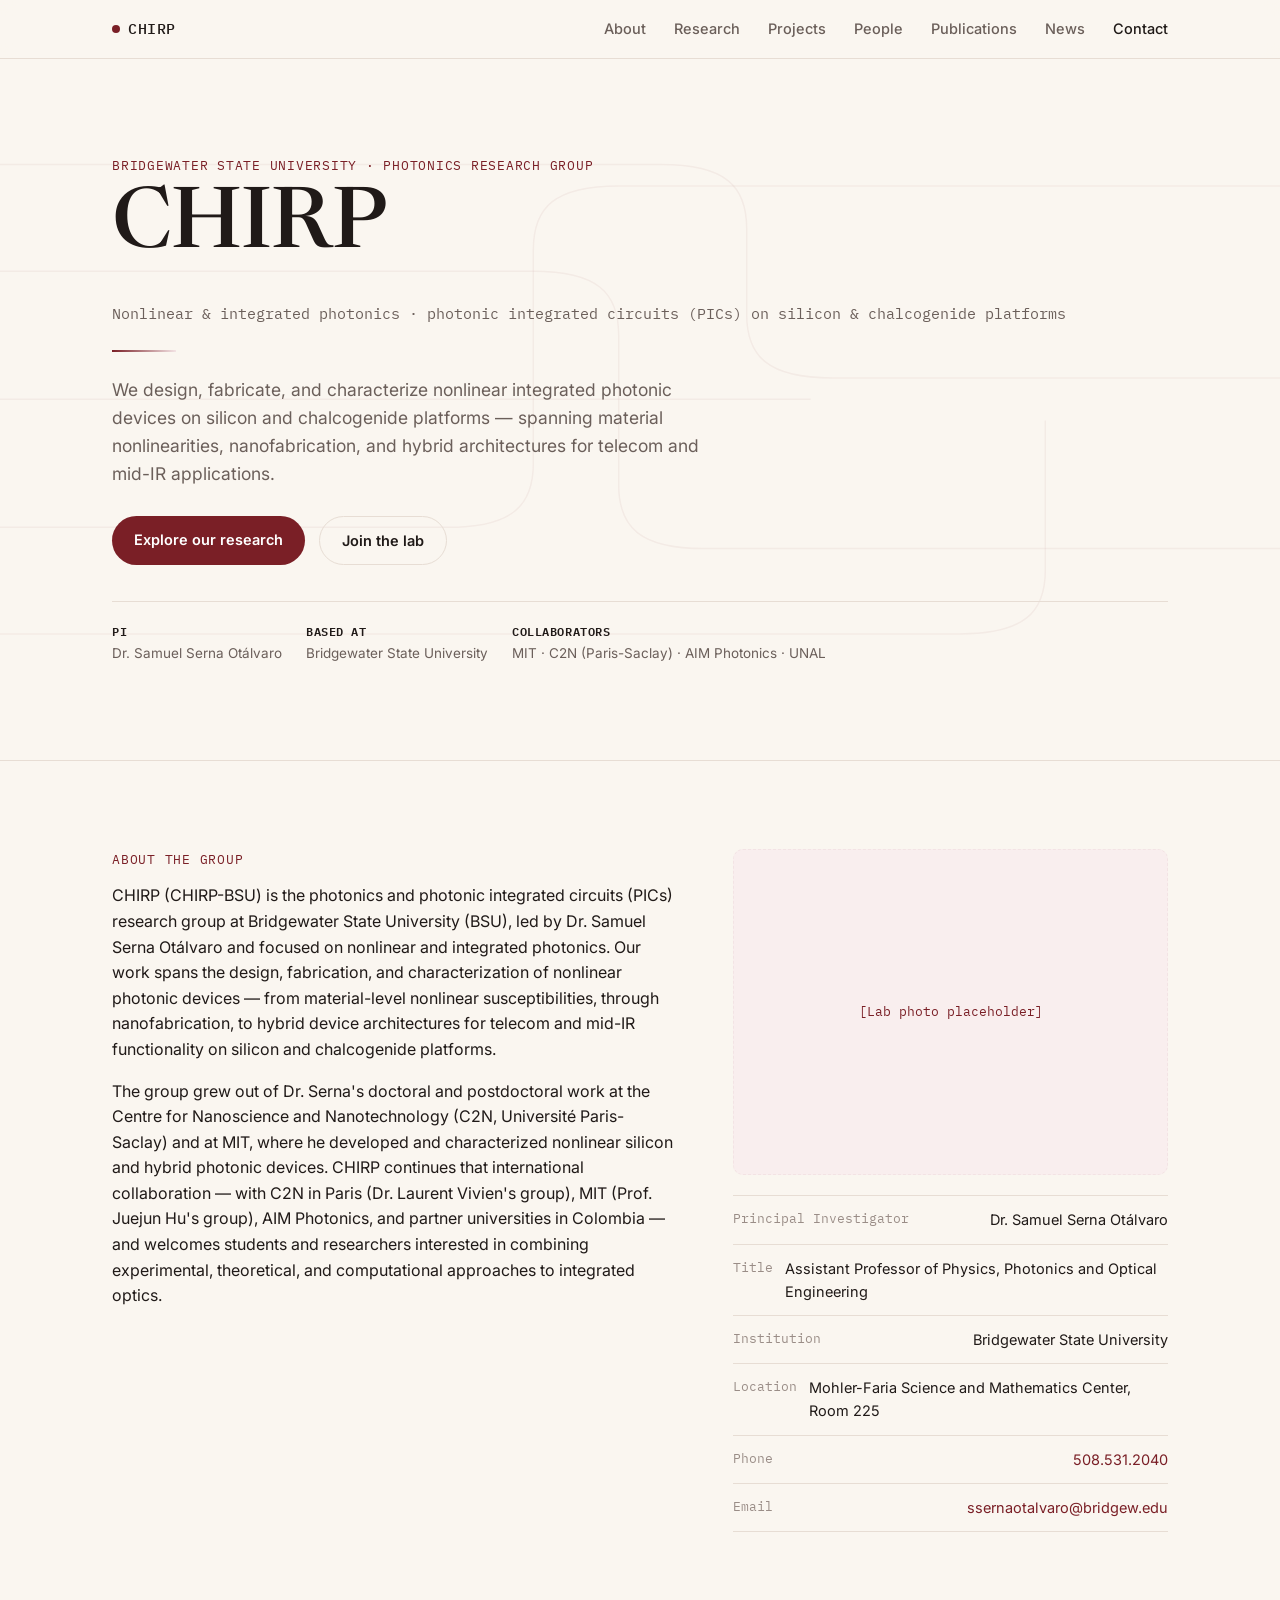
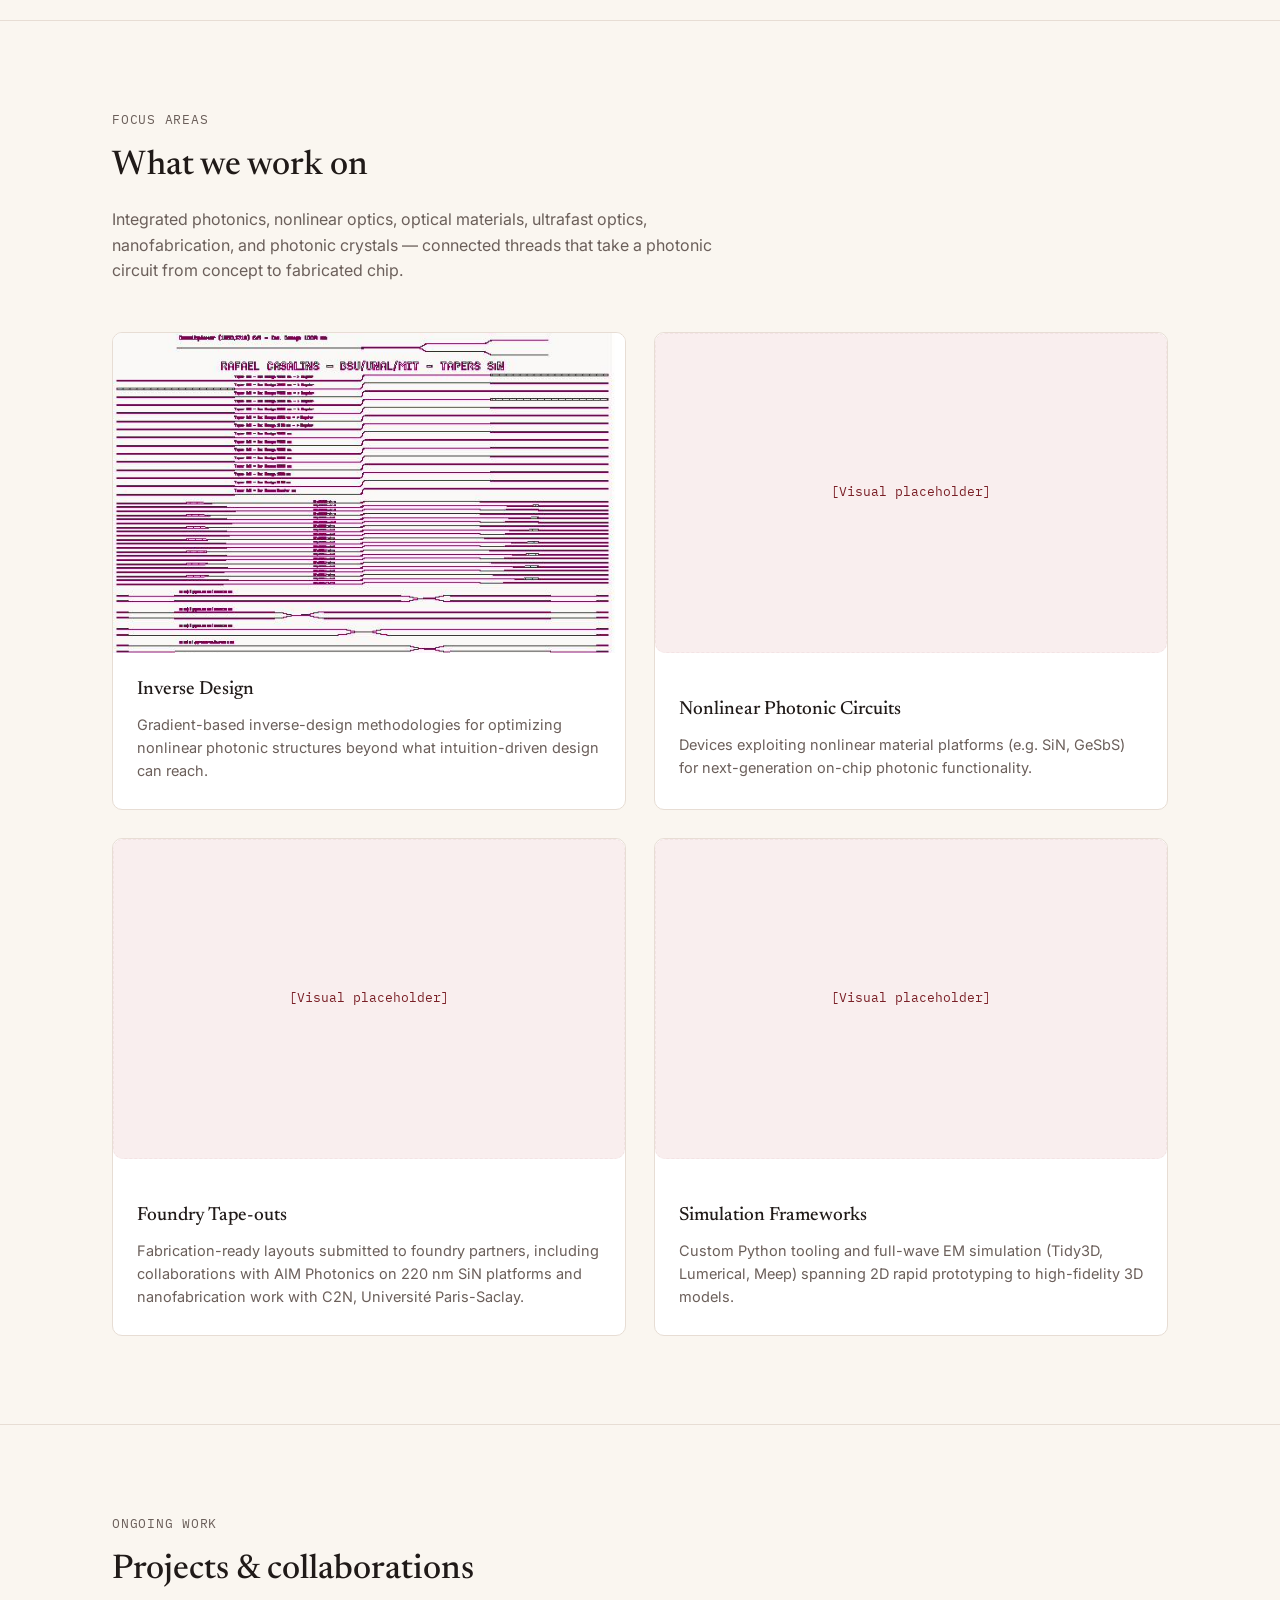
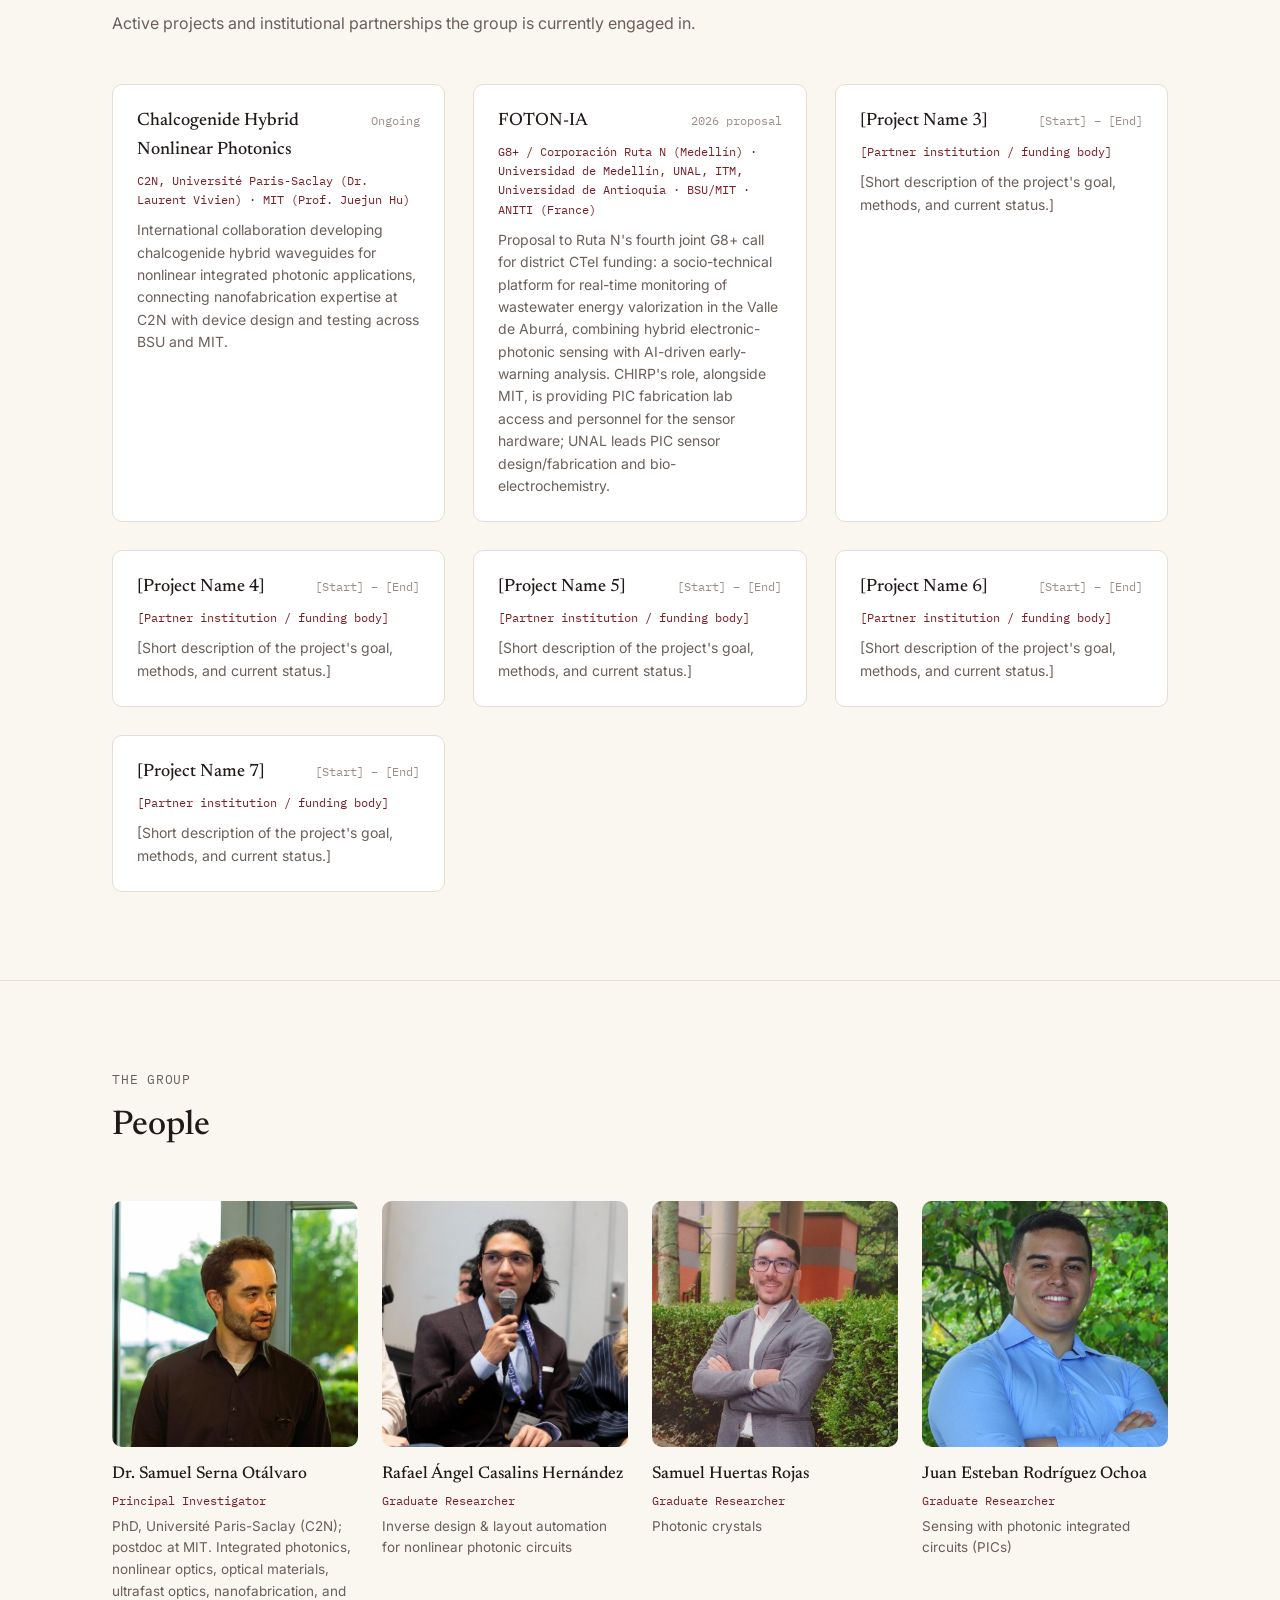
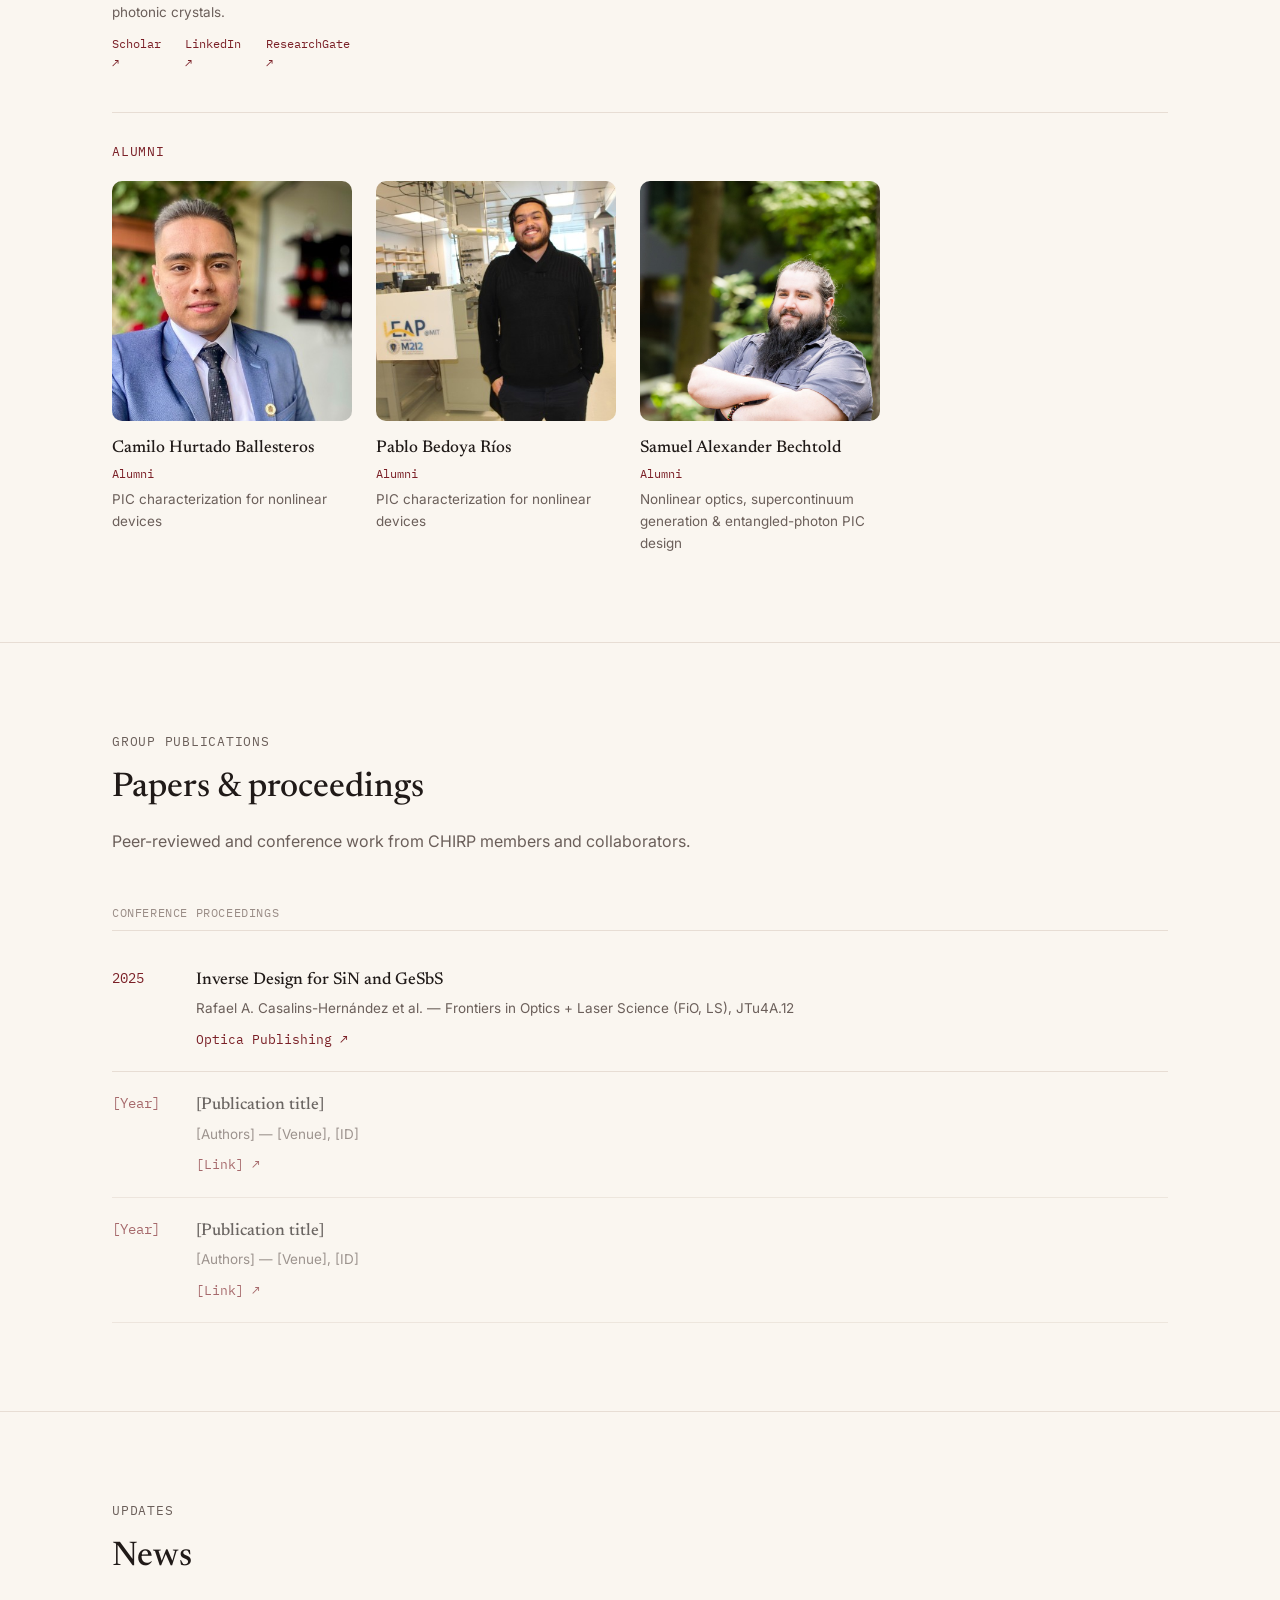
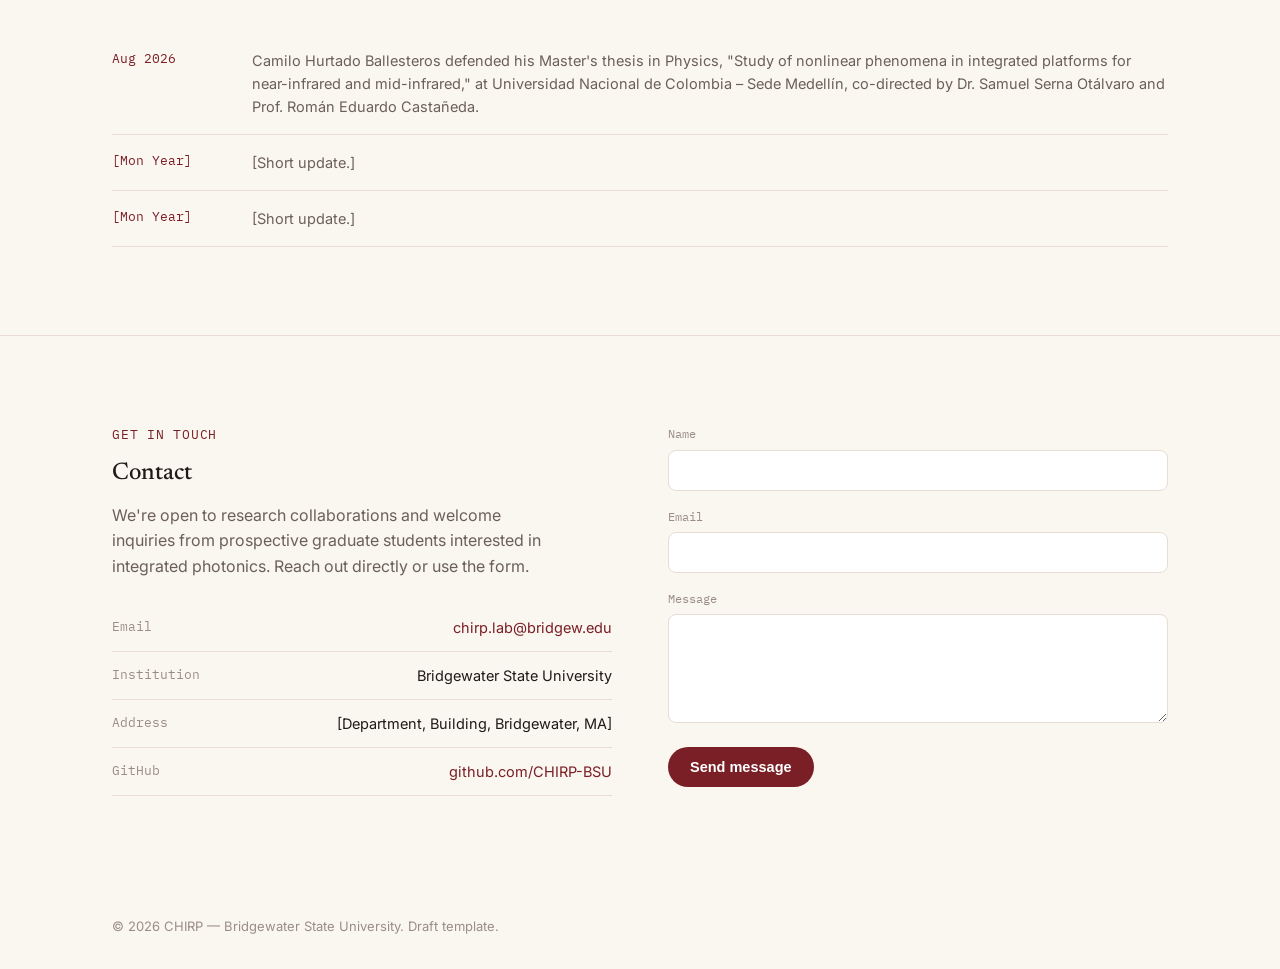
==== index.html @ 3a75d98c "Projects and news update" ====
<!DOCTYPE html>
<html lang="en">
<head>
<meta charset="UTF-8">
<meta name="viewport" content="width=device-width, initial-scale=1.0">
<title>CHIRP — Bridgewater State University Photonics &amp; Photonic Integrated Circuits (PICs) Research Group</title>
<meta name="description" content="CHIRP (CHIRP-BSU) is the Samuel Serna research group at Bridgewater State University, developing nonlinear and integrated photonics — inverse design and fabrication-ready photonic integrated circuits (PICs) on silicon and chalcogenide platforms.">
<link rel="canonical" href="https://chirp-bsu.github.io/">

<!-- Open Graph / social -->
<meta property="og:type" content="website">
<meta property="og:site_name" content="CHIRP — Bridgewater State University">
<meta property="og:title" content="CHIRP — Bridgewater State University Photonics & Photonic Integrated Circuits Research Group">
<meta property="og:description" content="The Samuel Serna research group at Bridgewater State University: nonlinear and integrated photonics, inverse design, and fabrication-ready photonic integrated circuits (PICs).">
<meta property="og:url" content="https://chirp-bsu.github.io/">
<meta property="og:image" content="https://chirp-bsu.github.io/assets/PICFabricationGDSSchematic_CHIRP.png">
<meta name="twitter:card" content="summary_large_image">
<meta name="twitter:title" content="CHIRP — Bridgewater State University Photonics & PICs Research Group">
<meta name="twitter:description" content="The Samuel Serna research group at Bridgewater State University: nonlinear and integrated photonics, inverse design, and photonic integrated circuits (PICs).">
<meta name="twitter:image" content="https://chirp-bsu.github.io/assets/PICFabricationGDSSchematic_CHIRP.png">

<link rel="preconnect" href="https://fonts.googleapis.com">
<link rel="preconnect" href="https://fonts.gstatic.com" crossorigin>
<link href="https://fonts.googleapis.com/css2?family=Newsreader:ital,wght@0,400;0,500;0,600;1,400;1,500&family=Inter:wght@400;500;600;700&family=IBM+Plex+Mono:wght@400;500&display=swap" rel="stylesheet">
<link rel="stylesheet" href="styles.css">

<script type="application/ld+json">
{
  "@context": "https://schema.org",
  "@type": "ResearchOrganization",
  "name": "CHIRP",
  "alternateName": ["CHIRP-BSU", "CHIRP Bridgewater State University", "Samuel Serna Research Group"],
  "url": "https://chirp-bsu.github.io/",
  "logo": "https://chirp-bsu.github.io/assets/PICFabricationGDSSchematic_CHIRP.png",
  "description": "CHIRP is a photonics and photonic integrated circuits (PICs) research group at Bridgewater State University, led by Dr. Samuel Serna Otálvaro, focused on nonlinear and integrated photonics.",
  "parentOrganization": {
    "@type": "CollegeOrUniversity",
    "name": "Bridgewater State University",
    "url": "https://www.bridgew.edu/"
  },
  "founder": {
    "@type": "Person",
    "name": "Samuel Serna Otálvaro",
    "alternateName": "Samuel Serna",
    "jobTitle": "Assistant Professor of Physics, Photonics and Optical Engineering",
    "affiliation": {
      "@type": "CollegeOrUniversity",
      "name": "Bridgewater State University"
    },
    "email": "mailto:ssernaotalvaro@bridgew.edu",
    "sameAs": [
      "https://scholar.google.com/citations?user=Fi1uhxkAAAAJ&hl=fr",
      "https://www.linkedin.com/in/samuel-felipe-serna-otalvaro-3a182439/",
      "https://www.researchgate.net/profile/Samuel_Serna"
    ]
  },
  "knowsAbout": [
    "Integrated photonics",
    "Photonic integrated circuits",
    "Nonlinear optics",
    "Optical materials",
    "Ultrafast optics",
    "Nanofabrication",
    "Photonic crystals"
  ]
}
</script>
</head>
<body>

<nav class="nav">
  <div class="nav-inner">
    <a href="#" class="nav-mark"><span class="dot"></span> CHIRP</a>
    <ul class="nav-links" id="navLinks">
      <li><a href="#about">About</a></li>
      <li><a href="#research">Research</a></li>
      <li><a href="#projects">Projects</a></li>
      <li><a href="#people">People</a></li>
      <li><a href="#publications">Publications</a></li>
      <li><a href="#news">News</a></li>
      <li><a href="#contact">Contact</a></li>
    </ul>
    <button class="nav-toggle" id="navToggle" aria-label="Toggle menu" aria-expanded="false">☰</button>
  </div>
</nav>

<header class="hero">
  <svg class="hero-trace" viewBox="0 0 1200 700" preserveAspectRatio="xMidYMid slice" aria-hidden="true">
    <g class="trace-group">
      <path class="trace" d="M -50 120 L 620 120 C 680 120 700 140 700 180 L 700 260 C 700 300 720 320 780 320 L 1250 320" />
      <path class="trace" d="M -50 220 L 500 220 C 560 220 580 240 580 280 L 580 420 C 580 460 600 480 660 480 L 1250 480" />
      <path class="trace" d="M -50 340 L 760 340" />
      <path class="trace" d="M -50 460 L 420 460 C 480 460 500 440 500 400 L 500 200 C 500 160 520 140 580 140 L 1250 140" />
      <path class="trace" d="M -50 560 L 900 560 C 960 560 980 540 980 500 L 980 360" />
      <circle class="pulse" r="4" />
      <circle class="pulse pulse-b" r="4" />
      <circle class="pulse pulse-c" r="3.5" />
    </g>
  </svg>
  <div class="wrap hero-inner">
    <p class="eyebrow">Bridgewater State University · Photonics Research Group</p>
    <h1>CHIRP</h1>
    <p class="role">Nonlinear &amp; integrated photonics · photonic integrated circuits (PICs) on silicon &amp; chalcogenide platforms</p>
    <hr class="spectrum-rule hero-rule">
    <p class="hero-lede">We design, fabricate, and characterize nonlinear integrated photonic
      devices on silicon and chalcogenide platforms — spanning material nonlinearities,
      nanofabrication, and hybrid architectures for telecom and mid-IR applications.</p>
    <div class="hero-actions">
      <a href="#research" class="btn btn-primary">Explore our research</a>
      <a href="#contact" class="btn btn-ghost">Join the lab</a>
    </div>
    <div class="hero-meta">
      <span><strong>PI</strong> Dr. Samuel Serna Otálvaro</span>
      <span><strong>Based at</strong> Bridgewater State University</span>
      <span><strong>Collaborators</strong> MIT · C2N (Paris-Saclay) · AIM Photonics · UNAL</span>
    </div>
  </div>
</header>

<main>

  <section id="about">
    <div class="wrap about-grid">
      <div class="about-body">
        <p class="eyebrow" style="margin-bottom:14px;">About the group</p>
        <p>CHIRP (CHIRP-BSU) is the photonics and photonic integrated circuits (PICs) research
          group at Bridgewater State University (BSU), led by Dr. Samuel Serna Otálvaro and
          focused on nonlinear and integrated photonics. Our work spans the design, fabrication,
          and characterization of nonlinear photonic devices — from material-level nonlinear
          susceptibilities, through nanofabrication, to hybrid device architectures for telecom
          and mid-IR functionality on silicon and chalcogenide platforms.</p>
        <p>The group grew out of Dr. Serna's doctoral and postdoctoral work at the Centre for
          Nanoscience and Nanotechnology (C2N, Université Paris-Saclay) and at MIT, where he
          developed and characterized nonlinear silicon and hybrid photonic devices. CHIRP
          continues that international collaboration — with C2N in Paris (Dr. Laurent Vivien's
          group), MIT (Prof. Juejun Hu's group), AIM Photonics, and partner universities in
          Colombia — and welcomes students and researchers interested in combining experimental,
          theoretical, and computational approaches to integrated optics.</p>
      </div>
      <div>
        <div class="monogram placeholder-box">
          <span>[Lab photo placeholder]</span>
        </div>
        <ul class="fact-list">
          <li><span>Principal Investigator</span> <span>Dr. Samuel Serna Otálvaro</span></li>
          <li><span>Title</span> <span>Assistant Professor of Physics, Photonics and Optical Engineering</span></li>
          <li><span>Institution</span> <span>Bridgewater State University</span></li>
          <li><span>Location</span> <span>Mohler-Faria Science and Mathematics Center, Room 225</span></li>
          <li><span>Phone</span> <a href="tel:5085312040">508.531.2040</a></li>
          <li><span>Email</span> <a href="mailto:ssernaotalvaro@bridgew.edu">ssernaotalvaro@bridgew.edu</a></li>
        </ul>
      </div>
    </div>
  </section>

  <section id="research">
    <div class="wrap">
      <div class="section-head">
        <p class="eyebrow">Focus areas</p>
        <h2>What we work on</h2>
        <p>Integrated photonics, nonlinear optics, optical materials, ultrafast optics,
          nanofabrication, and photonic crystals — connected threads that take a photonic
          circuit from concept to fabricated chip.</p>
      </div>

      <div class="card-grid">
        <div class="card">
          <div class="card-image">
            <img src="assets/PICFabricationGDSSchematic_CHIRP.png" alt="Fabrication-ready GDS schematic for a CHIRP nonlinear photonic circuit" loading="lazy">
          </div>
          <div class="card-body">
            <h3>Inverse Design</h3>
            <p>Gradient-based inverse-design methodologies for optimizing nonlinear photonic
              structures beyond what intuition-driven design can reach.</p>
          </div>
        </div>

        <div class="card">
          <div class="card-image placeholder-box"><span>[Visual placeholder]</span></div>
          <div class="card-body">
            <h3>Nonlinear Photonic Circuits</h3>
            <p>Devices exploiting nonlinear material platforms (e.g. SiN, GeSbS) for next-generation
              on-chip photonic functionality.</p>
          </div>
        </div>

        <div class="card">
          <div class="card-image placeholder-box"><span>[Visual placeholder]</span></div>
          <div class="card-body">
            <h3>Foundry Tape-outs</h3>
            <p>Fabrication-ready layouts submitted to foundry partners, including collaborations
              with AIM Photonics on 220&nbsp;nm SiN platforms and nanofabrication work with C2N,
              Université Paris-Saclay.</p>
          </div>
        </div>

        <div class="card">
          <div class="card-image placeholder-box"><span>[Visual placeholder]</span></div>
          <div class="card-body">
            <h3>Simulation Frameworks</h3>
            <p>Custom Python tooling and full-wave EM simulation (Tidy3D, Lumerical, Meep) spanning
              2D rapid prototyping to high-fidelity 3D models.</p>
          </div>
        </div>
      </div>
    </div>
  </section>

  <section id="projects">
    <div class="wrap">
      <div class="section-head">
        <p class="eyebrow">Ongoing work</p>
        <h2>Projects &amp; collaborations</h2>
        <p>Active projects and institutional partnerships the group is currently engaged in.</p>
      </div>

      <div class="card-grid projects-grid">
        <div class="card project-card">
          <div class="card-top">
            <h3>Chalcogenide Hybrid Nonlinear Photonics</h3>
            <span class="card-period">Ongoing</span>
          </div>
          <p class="card-tag">C2N, Université Paris-Saclay (Dr. Laurent Vivien) · MIT (Prof. Juejun Hu)</p>
          <p>International collaboration developing chalcogenide hybrid waveguides for nonlinear
            integrated photonic applications, connecting nanofabrication expertise at C2N with
            device design and testing across BSU and MIT.</p>
        </div>

        <div class="card project-card">
          <div class="card-top">
            <h3>FOTON-IA</h3>
            <span class="card-period">2026 proposal</span>
          </div>
          <p class="card-tag">G8+ / Corporación Ruta N (Medellín) · Universidad de Medellín, UNAL, ITM, Universidad de Antioquia · BSU/MIT · ANITI (France)</p>
          <p>Proposal to Ruta N's fourth joint G8+ call for district CTeI funding: a socio-technical
            platform for real-time monitoring of wastewater energy valorization in the Valle de
            Aburrá, combining hybrid electronic-photonic sensing with AI-driven early-warning
            analysis. CHIRP's role, alongside MIT, is providing PIC fabrication lab access and
            personnel for the sensor hardware; UNAL leads PIC sensor design/fabrication and
            bio-electrochemistry.</p>
        </div>

        <div class="card project-card">
          <div class="card-top">
            <h3>[Project Name 3]</h3>
            <span class="card-period">[Start] – [End]</span>
          </div>
          <p class="card-tag">[Partner institution / funding body]</p>
          <p>[Short description of the project's goal, methods, and current status.]</p>
        </div>

        <div class="card project-card">
          <div class="card-top">
            <h3>[Project Name 4]</h3>
            <span class="card-period">[Start] – [End]</span>
          </div>
          <p class="card-tag">[Partner institution / funding body]</p>
          <p>[Short description of the project's goal, methods, and current status.]</p>
        </div>

        <div class="card project-card">
          <div class="card-top">
            <h3>[Project Name 5]</h3>
            <span class="card-period">[Start] – [End]</span>
          </div>
          <p class="card-tag">[Partner institution / funding body]</p>
          <p>[Short description of the project's goal, methods, and current status.]</p>
        </div>

        <div class="card project-card">
          <div class="card-top">
            <h3>[Project Name 6]</h3>
            <span class="card-period">[Start] – [End]</span>
          </div>
          <p class="card-tag">[Partner institution / funding body]</p>
          <p>[Short description of the project's goal, methods, and current status.]</p>
        </div>

        <div class="card project-card">
          <div class="card-top">
            <h3>[Project Name 7]</h3>
            <span class="card-period">[Start] – [End]</span>
          </div>
          <p class="card-tag">[Partner institution / funding body]</p>
          <p>[Short description of the project's goal, methods, and current status.]</p>
        </div>
      </div>
    </div>
  </section>

  <section id="people">
    <div class="wrap">
      <div class="section-head">
        <p class="eyebrow">The group</p>
        <h2>People</h2>
      </div>

      <div class="people-grid">
        <div class="person-card pi-card">
          <div class="person-photo"><img src="assets/SamuelSerna.jpeg" alt="Dr. Samuel Serna Otálvaro" loading="lazy"></div>
          <h3>Dr. Samuel Serna Otálvaro</h3>
          <p class="person-role">Principal Investigator</p>
          <p class="person-focus">PhD, Université Paris-Saclay (C2N); postdoc at MIT. Integrated
            photonics, nonlinear optics, optical materials, ultrafast optics, nanofabrication,
            and photonic crystals.</p>
          <div class="person-links">
            <a href="https://scholar.google.com/citations?user=Fi1uhxkAAAAJ&hl=fr" target="_blank" rel="noopener">Scholar ↗</a>
            <a href="https://www.linkedin.com/in/samuel-felipe-serna-otalvaro-3a182439/" target="_blank" rel="noopener">LinkedIn ↗</a>
            <a href="https://www.researchgate.net/profile/Samuel_Serna" target="_blank" rel="noopener">ResearchGate ↗</a>
          </div>
        </div>

        <div class="person-card">
          <div class="person-photo"><img src="assets/RafaelAngelCasalinsHernandez.jpg" alt="Rafael Ángel Casalins Hernández" loading="lazy"></div>
          <h3>Rafael Ángel Casalins Hernández</h3>
          <p class="person-role">Graduate Researcher</p>
          <p class="person-focus">Inverse design &amp; layout automation for nonlinear photonic circuits</p>
        </div>

        <div class="person-card">
          <div class="person-photo"><img src="assets/SamuelHuertasRojas.jpeg" alt="Samuel Huertas Rojas" loading="lazy"></div>
          <h3>Samuel Huertas Rojas</h3>
          <p class="person-role">Graduate Researcher</p>
          <p class="person-focus">Photonic crystals</p>
        </div>

        <div class="person-card">
          <div class="person-photo"><img src="assets/JuanEstebanRodriguezOchoa.jpeg" alt="Juan Esteban Rodríguez Ochoa" loading="lazy"></div>
          <h3>Juan Esteban Rodríguez Ochoa</h3>
          <p class="person-role">Graduate Researcher</p>
          <p class="person-focus">Sensing with photonic integrated circuits (PICs)</p>
        </div>
      </div>

      <div class="alumni-note">
        <p class="eyebrow" style="margin-bottom:20px;">Alumni</p>
        <div class="people-grid alumni-grid">
          <div class="person-card">
            <div class="person-photo"><img src="assets/CamiloHurtadoBallesteros.jpeg" alt="Camilo Hurtado Ballesteros" loading="lazy"></div>
            <h3>Camilo Hurtado Ballesteros</h3>
            <p class="person-role">Alumni</p>
            <p class="person-focus">PIC characterization for nonlinear devices</p>
          </div>

          <div class="person-card">
            <div class="person-photo"><img src="assets/PabloBedoyaRios.jpeg" alt="Pablo Bedoya Ríos" loading="lazy"></div>
            <h3>Pablo Bedoya Ríos</h3>
            <p class="person-role">Alumni</p>
            <p class="person-focus">PIC characterization for nonlinear devices</p>
          </div>

          <div class="person-card">
            <div class="person-photo"><img src="assets/SamuelAlexanderBechtold.jpg" alt="Samuel Alexander Bechtold" loading="lazy"></div>
            <h3>Samuel Alexander Bechtold</h3>
            <p class="person-role">Alumni</p>
            <p class="person-focus">Nonlinear optics, supercontinuum generation &amp; entangled-photon PIC design</p>
          </div>
        </div>
      </div>
    </div>
  </section>

  <section id="publications">
    <div class="wrap">
      <div class="section-head">
        <p class="eyebrow">Group publications</p>
        <h2>Papers &amp; proceedings</h2>
        <p>Peer-reviewed and conference work from CHIRP members and collaborators.</p>
      </div>

      <div class="pub-group">
        <div class="pub-group-label">Conference proceedings</div>

        <div class="pub">
          <div class="pub-year">2025</div>
          <div>
            <h3 class="pub-title">Inverse Design for SiN and GeSbS</h3>
            <p class="pub-venue">Rafael A. Casalins-Hernández et al. — Frontiers in Optics + Laser Science (FiO, LS), JTu4A.12</p>
            <div class="pub-links">
              <a href="https://opg.optica.org/abstract.cfm?URI=LS-2025-JTu4A.12" target="_blank" rel="noopener">Optica Publishing ↗</a>
            </div>
          </div>
        </div>

        <div class="pub placeholder-pub">
          <div class="pub-year">[Year]</div>
          <div>
            <h3 class="pub-title">[Publication title]</h3>
            <p class="pub-venue">[Authors] — [Venue], [ID]</p>
            <div class="pub-links">
              <a href="#">[Link] ↗</a>
            </div>
          </div>
        </div>

        <div class="pub placeholder-pub">
          <div class="pub-year">[Year]</div>
          <div>
            <h3 class="pub-title">[Publication title]</h3>
            <p class="pub-venue">[Authors] — [Venue], [ID]</p>
            <div class="pub-links">
              <a href="#">[Link] ↗</a>
            </div>
          </div>
        </div>
      </div>
    </div>
  </section>

  <section id="news">
    <div class="wrap">
      <div class="section-head">
        <p class="eyebrow">Updates</p>
        <h2>News</h2>
      </div>
      <ul class="news-list">
        <li class="news-item">
          <span class="news-date">Aug 2026</span>
          <span class="news-text">Camilo Hurtado Ballesteros defended his Master's thesis in Physics, "Study of nonlinear phenomena in integrated platforms for near-infrared and mid-infrared," at Universidad Nacional de Colombia – Sede Medellín, co-directed by Dr. Samuel Serna Otálvaro and Prof. Román Eduardo Castañeda.</span>
        </li>
        <li class="news-item">
          <span class="news-date">[Mon Year]</span>
          <span class="news-text">[Short update.]</span>
        </li>
        <li class="news-item">
          <span class="news-date">[Mon Year]</span>
          <span class="news-text">[Short update.]</span>
        </li>
      </ul>
    </div>
  </section>

  <section id="contact">
    <div class="wrap contact-grid">
      <div>
        <p class="eyebrow">Get in touch</p>
        <h2>Contact</h2>
        <p style="color:var(--text-secondary); margin-top:10px; max-width:44ch;">
          We're open to research collaborations and welcome inquiries from prospective graduate
          students interested in integrated photonics. Reach out directly or use the form.
        </p>
        <ul class="contact-list">
          <li><span>Email</span> <a href="mailto:chirp.lab@bridgew.edu">chirp.lab@bridgew.edu</a></li>
          <li><span>Institution</span> <span>Bridgewater State University</span></li>
          <li><span>Address</span> <span>[Department, Building, Bridgewater, MA]</span></li>
          <li><span>GitHub</span> <a href="https://github.com/CHIRP-BSU" target="_blank" rel="noopener">github.com/CHIRP-BSU</a></li>
        </ul>
      </div>
      <div>
        <form action="[Your Formspree or form endpoint]" method="POST">
          <div>
            <label for="name">Name</label>
            <input type="text" id="name" name="name" required>
          </div>
          <div>
            <label for="email">Email</label>
            <input type="email" id="email" name="email" required>
          </div>
          <div>
            <label for="message">Message</label>
            <textarea id="message" name="message" rows="5" required></textarea>
          </div>
          <button type="submit" class="btn btn-primary">Send message</button>
        </form>
      </div>
    </div>
  </section>

</main>

<footer>
  <div class="wrap">
    <p>&copy; 2026 CHIRP — Bridgewater State University. Draft template.</p>
  </div>
</footer>

<script src="script.js"></script>
</body>
</html>
---- styles.css ----
/* ===========================================================
   CHIRP — Bridgewater State University Photonics Research Group
   Token system:
     Color   — cream bg, warm ink text, BSU maroon accent (sampled ~#7a1f26)
     Type    — Newsreader (display/serif), Inter (body/UI), IBM Plex Mono (data/eyebrows)
     Layout  — centered "wrap" column, generous section rhythm, card grids
     Signature — hero waveguide-trace SVG with animated light pulses
   =========================================================== */

:root {
  --maroon-900: #4a1017;
  --maroon-700: #7a1f26;
  --maroon-600: #8f2530;
  --maroon-500: #a52e3a;
  --maroon-100: #f3e3e4;
  --maroon-050: #f9eeee;

  --cream: #faf6f0;
  --cream-raised: #ffffff;
  --ink: #201a18;
  --text-primary: #201a18;
  --text-secondary: #6b5f5a;
  --text-tertiary: #9a8d87;
  --hairline: #e7ddd4;

  --font-display: 'Newsreader', Georgia, serif;
  --font-body: 'Inter', -apple-system, sans-serif;
  --font-mono: 'IBM Plex Mono', ui-monospace, monospace;

  --radius: 10px;
}

* { box-sizing: border-box; }
html { scroll-behavior: smooth; }
body {
  margin: 0;
  background: var(--cream);
  color: var(--text-primary);
  font-family: var(--font-body);
  font-size: 16px;
  line-height: 1.6;
  -webkit-font-smoothing: antialiased;
}

.wrap { max-width: 1120px; margin: 0 auto; padding: 0 32px; }

h1, h2, h3 { font-family: var(--font-display); font-weight: 500; margin: 0 0 0.4em; color: var(--ink); }
p { margin: 0 0 1em; }
a { color: var(--maroon-700); text-decoration: none; }
a:hover { text-decoration: underline; }

.eyebrow {
  font-family: var(--font-mono);
  font-size: 12.5px;
  letter-spacing: 0.06em;
  text-transform: uppercase;
  color: var(--maroon-700);
  margin: 0 0 10px;
}

/* ---------- Nav ---------- */
.nav {
  position: sticky; top: 0; z-index: 50;
  background: rgba(250, 246, 240, 0.88);
  backdrop-filter: blur(8px);
  border-bottom: 1px solid var(--hairline);
}
.nav-inner {
  max-width: 1120px; margin: 0 auto; padding: 16px 32px;
  display: flex; align-items: center; justify-content: space-between;
}
.nav-mark {
  font-family: var(--font-mono); font-weight: 500; font-size: 15px;
  letter-spacing: 0.04em; color: var(--ink); display: flex; align-items: center; gap: 8px;
}
.nav-mark .dot {
  width: 8px; height: 8px; border-radius: 50%; background: var(--maroon-700); display: inline-block;
}
.nav-links {
  list-style: none; display: flex; gap: 28px; margin: 0; padding: 0;
}
.nav-links a { color: var(--text-secondary); font-size: 14.5px; font-weight: 500; }
.nav-links a:hover { color: var(--ink); text-decoration: none; }
.nav-toggle {
  display: none; background: none; border: 1px solid var(--hairline); border-radius: 6px;
  font-size: 18px; padding: 6px 10px; cursor: pointer;
}

/* ---------- Hero ---------- */
.hero {
  position: relative; overflow: hidden;
  padding-top: 96px; padding-bottom: 96px;
  border-bottom: 1px solid var(--hairline);
}
.hero-trace {
  position: absolute; inset: 0; width: 100%; height: 100%;
  opacity: 0.32; pointer-events: none;
}
.trace {
  fill: none; stroke: var(--maroon-700); stroke-width: 1.4; opacity: 0.16;
}
.pulse { fill: var(--maroon-600); filter: drop-shadow(0 0 4px var(--maroon-500)); }
.hero-inner { position: relative; z-index: 1; }
.eyebrow { }
.hero h1 { font-size: clamp(48px, 8vw, 84px); line-height: 1; letter-spacing: -0.01em; }
.hero .role { font-family: var(--font-mono); font-size: 15px; color: var(--text-secondary); margin-top: 8px; }
.spectrum-rule {
  border: none; height: 2px; width: 64px; margin: 24px 0;
  background: linear-gradient(90deg, var(--maroon-700), var(--maroon-100));
}
.hero-lede { max-width: 56ch; font-size: 17.5px; color: var(--text-secondary); }
.hero-actions { display: flex; gap: 14px; margin: 28px 0 36px; flex-wrap: wrap; }
.btn {
  display: inline-block; padding: 12px 22px; border-radius: 999px;
  font-size: 14.5px; font-weight: 600; text-decoration: none;
}
.btn-primary { background: var(--maroon-700); color: #fff; }
.btn-primary:hover { background: var(--maroon-600); text-decoration: none; }
.btn-ghost { border: 1px solid var(--hairline); color: var(--ink); }
.btn-ghost:hover { border-color: var(--maroon-700); text-decoration: none; }
.hero-meta {
  display: flex; flex-wrap: wrap; gap: 24px;
  font-size: 13.5px; color: var(--text-secondary); padding-top: 20px;
  border-top: 1px solid var(--hairline);
}
.hero-meta strong { color: var(--ink); font-weight: 600; display: block; font-size: 11.5px;
  text-transform: uppercase; letter-spacing: 0.05em; font-family: var(--font-mono); margin-bottom: 2px; }

/* ---------- Sections ---------- */
section { padding: 88px 0; }
section + section { border-top: 1px solid var(--hairline); }
.section-head { max-width: 60ch; margin-bottom: 48px; }
.section-head h2 { font-size: 34px; }
.section-head p { color: var(--text-secondary); }

/* ---------- About ---------- */
.about-grid { display: grid; grid-template-columns: 1.3fr 1fr; gap: 56px; align-items: start; }
.monogram, .placeholder-box {
  border-radius: var(--radius); overflow: hidden; margin-bottom: 20px;
}
.placeholder-box {
  background: var(--maroon-050); border: 1px dashed var(--maroon-100);
  display: flex; align-items: center; justify-content: center;
  aspect-ratio: 4 / 3; color: var(--maroon-700); font-family: var(--font-mono); font-size: 13px;
}
.fact-list { list-style: none; margin: 0; padding: 0; border-top: 1px solid var(--hairline); }
.fact-list li {
  display: flex; justify-content: space-between; gap: 12px;
  padding: 12px 0; border-bottom: 1px solid var(--hairline); font-size: 14.5px;
}
.fact-list li span:first-child { color: var(--text-tertiary); font-family: var(--font-mono); font-size: 12.5px; }

/* ---------- Card grid (Research / Projects) ---------- */
.card-grid { display: grid; grid-template-columns: repeat(2, 1fr); gap: 28px; }
.card {
  background: var(--cream-raised); border: 1px solid var(--hairline); border-radius: var(--radius);
  overflow: hidden; padding: 0;
}
.card-image { aspect-ratio: 16 / 10; overflow: hidden; background: var(--maroon-050); }
.card-image img { width: 100%; height: 100%; object-fit: cover; display: block; }
.card-body { padding: 22px 24px 26px; }
.card-body h3 { font-size: 19px; margin-bottom: 8px; }
.card-body p { color: var(--text-secondary); font-size: 14.5px; margin: 0; }

.projects-grid { grid-template-columns: repeat(3, 1fr); }
.project-card { padding: 22px 24px 24px; }
.card-top { display: flex; justify-content: space-between; align-items: baseline; gap: 10px; margin-bottom: 6px; }
.card-top h3 { font-size: 18px; margin: 0; }
.card-period { font-family: var(--font-mono); font-size: 11.5px; color: var(--text-tertiary); white-space: nowrap; }
.card-tag { font-family: var(--font-mono); font-size: 12px; color: var(--maroon-700); margin-bottom: 10px; }
.project-card p:last-child { color: var(--text-secondary); font-size: 14px; margin: 0; }

/* ---------- People ---------- */
.people-grid { display: grid; grid-template-columns: repeat(4, 1fr); gap: 24px; }
.person-card { text-align: left; }
.person-photo { aspect-ratio: 1; margin-bottom: 14px; border-radius: var(--radius); overflow: hidden; background: var(--maroon-050); }
.person-photo img { width: 100%; height: 100%; object-fit: cover; display: block; }
.alumni-grid { grid-template-columns: repeat(auto-fit, minmax(200px, 240px)); max-width: 920px; }
.person-card h3 { font-size: 17px; margin-bottom: 2px; }
.person-role { font-family: var(--font-mono); font-size: 12px; color: var(--maroon-700); margin-bottom: 6px; }
.person-focus { font-size: 13.5px; color: var(--text-secondary); margin: 0; }
.person-links { display: flex; gap: 14px; margin-top: 10px; }
.person-links a { font-family: var(--font-mono); font-size: 12px; }
.placeholder-card { opacity: 0.72; }
.alumni-note {
  margin-top: 40px; padding-top: 28px; border-top: 1px solid var(--hairline);
  color: var(--text-secondary); font-size: 14.5px;
}

/* ---------- Publications ---------- */
.pub-group-label {
  font-family: var(--font-mono); font-size: 12px; text-transform: uppercase; letter-spacing: 0.05em;
  color: var(--text-tertiary); margin-bottom: 16px; padding-bottom: 8px; border-bottom: 1px solid var(--hairline);
}
.pub { display: grid; grid-template-columns: 64px 1fr; gap: 20px; padding: 20px 0; border-bottom: 1px solid var(--hairline); }
.pub-year { font-family: var(--font-mono); color: var(--maroon-700); font-size: 14px; }
.pub-title { font-size: 17px; margin-bottom: 4px; }
.pub-venue { color: var(--text-secondary); font-size: 13.5px; margin-bottom: 6px; }
.pub-links a { font-size: 13px; font-family: var(--font-mono); }
.placeholder-pub { opacity: 0.65; }

/* ---------- News ---------- */
.news-list { list-style: none; margin: 0; padding: 0; }
.news-item {
  display: grid; grid-template-columns: 120px 1fr; gap: 20px;
  padding: 16px 0; border-bottom: 1px solid var(--hairline); font-size: 14.5px;
}
.news-date { font-family: var(--font-mono); color: var(--maroon-700); font-size: 13px; }
.news-text { color: var(--text-secondary); }

/* ---------- Contact ---------- */
.contact-grid { display: grid; grid-template-columns: 1fr 1fr; gap: 56px; }
.contact-list { list-style: none; margin: 24px 0 0; padding: 0; }
.contact-list li {
  display: flex; justify-content: space-between; gap: 12px;
  padding: 12px 0; border-bottom: 1px solid var(--hairline); font-size: 14.5px;
}
.contact-list li span:first-child { color: var(--text-tertiary); font-family: var(--font-mono); font-size: 12.5px; }
form div { margin-bottom: 16px; }
label { display: block; font-family: var(--font-mono); font-size: 12px; color: var(--text-tertiary); margin-bottom: 6px; }
input, textarea {
  width: 100%; padding: 11px 14px; border: 1px solid var(--hairline); border-radius: 8px;
  font-family: var(--font-body); font-size: 14.5px; background: var(--cream-raised); color: var(--ink);
}
input:focus, textarea:focus { outline: 2px solid var(--maroon-500); outline-offset: 1px; }
form button { border: none; cursor: pointer; }

/* ---------- Footer ---------- */
footer { padding: 32px 0; }
footer p { color: var(--text-tertiary); font-size: 13px; margin: 0; }

/* ---------- Motion ---------- */
@media (prefers-reduced-motion: no-preference) {
  .pulse { animation: travel 6s linear infinite; }
  .pulse-b { animation-duration: 7.5s; animation-delay: -2s; }
  .pulse-c { animation-duration: 5s; animation-delay: -1s; }
  @keyframes travel {
    0%   { offset-distance: 0%; opacity: 0; }
    5%   { opacity: 1; }
    95%  { opacity: 1; }
    100% { offset-distance: 100%; opacity: 0; }
  }
  .pulse       { offset-path: path('M -50 120 L 620 120 C 680 120 700 140 700 180 L 700 260 C 700 300 720 320 780 320 L 1250 320'); }
  .pulse-b     { offset-path: path('M -50 220 L 500 220 C 560 220 580 240 580 280 L 580 420 C 580 460 600 480 660 480 L 1250 480'); }
  .pulse-c     { offset-path: path('M -50 460 L 420 460 C 480 460 500 440 500 400 L 500 200 C 500 160 520 140 580 140 L 1250 140'); }
}
@media (prefers-reduced-motion: reduce) {
  .pulse { display: none; }
}

/* ---------- Responsive ---------- */
@media (max-width: 860px) {
  .nav-links { display: none; }
  .nav-toggle { display: block; }
  .nav-links.open {
    display: flex; flex-direction: column; position: absolute; top: 100%; left: 0; right: 0;
    background: var(--cream); border-bottom: 1px solid var(--hairline); padding: 16px 32px; gap: 14px;
  }
  .about-grid, .contact-grid { grid-template-columns: 1fr; }
  .card-grid { grid-template-columns: 1fr; }
  .projects-grid { grid-template-columns: 1fr; }
  .people-grid { grid-template-columns: repeat(2, 1fr); }
  .hero { padding-top: 72px; padding-bottom: 64px; }
}
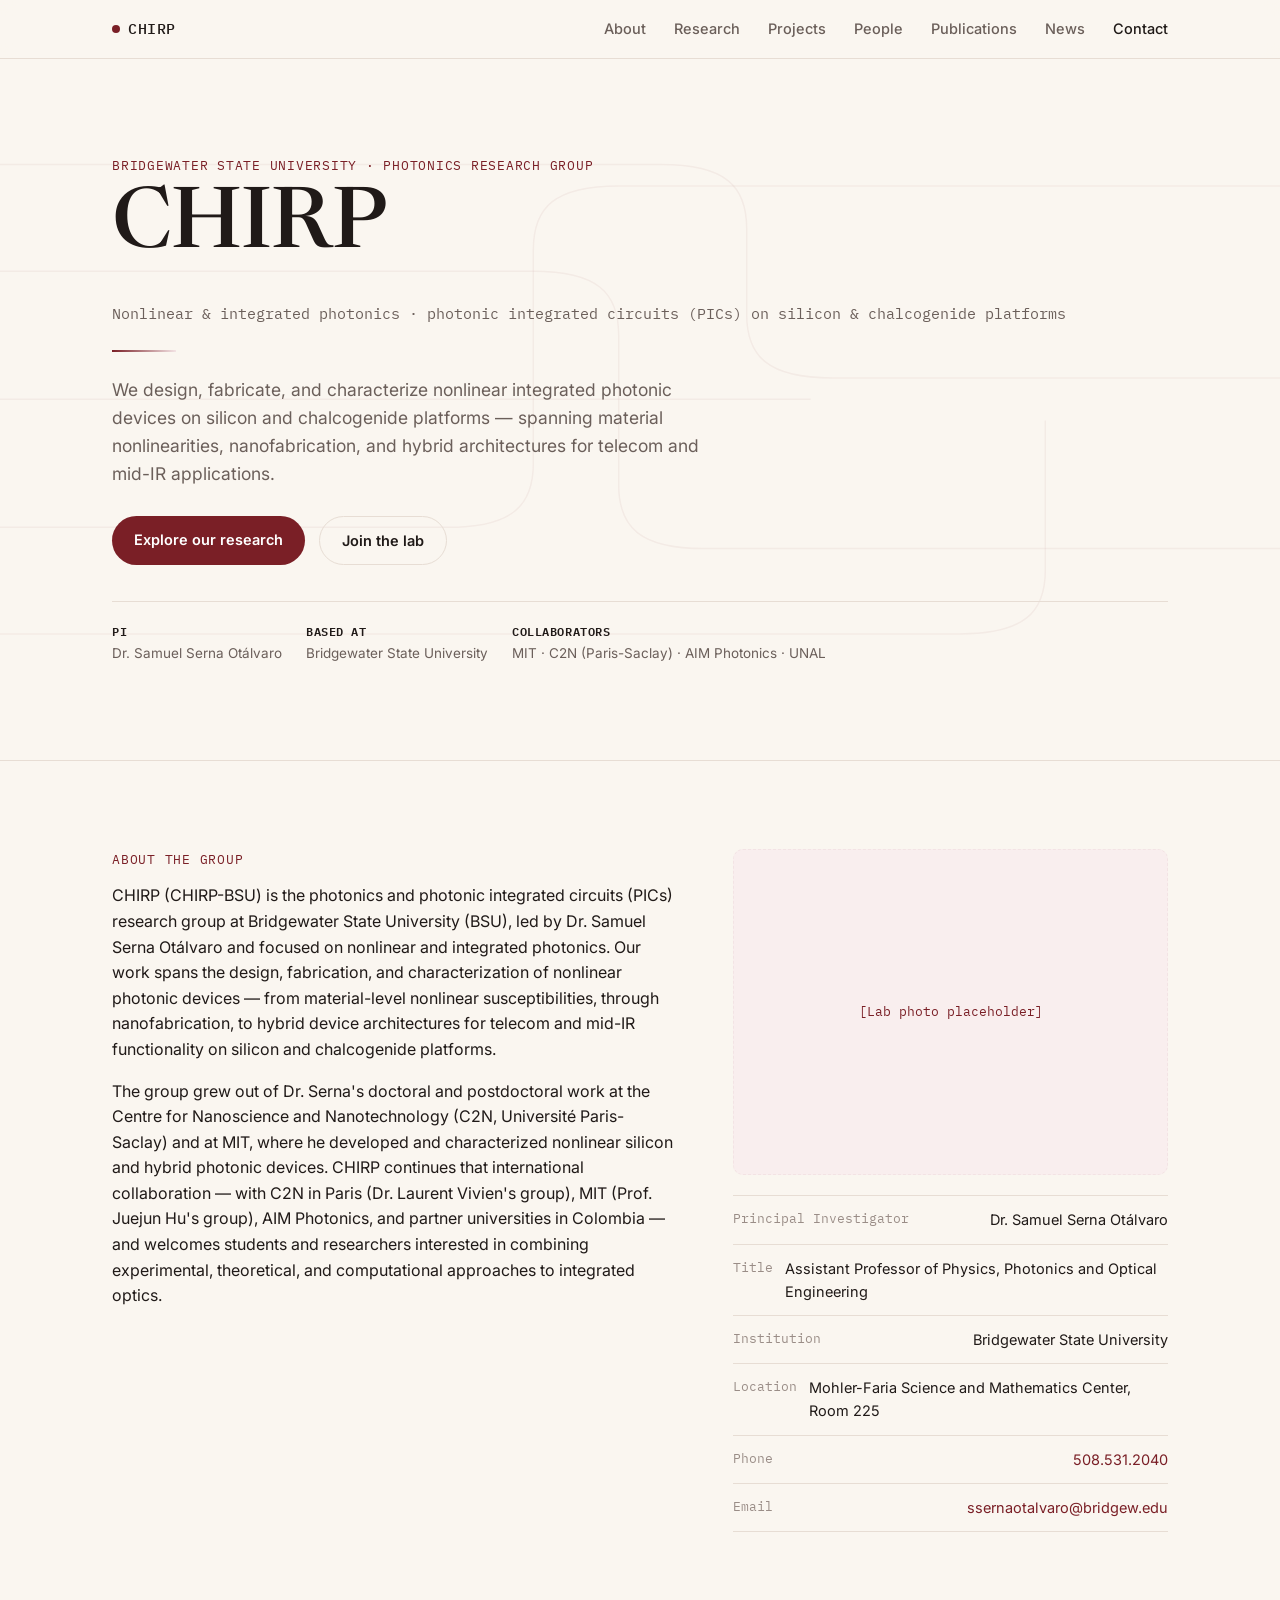
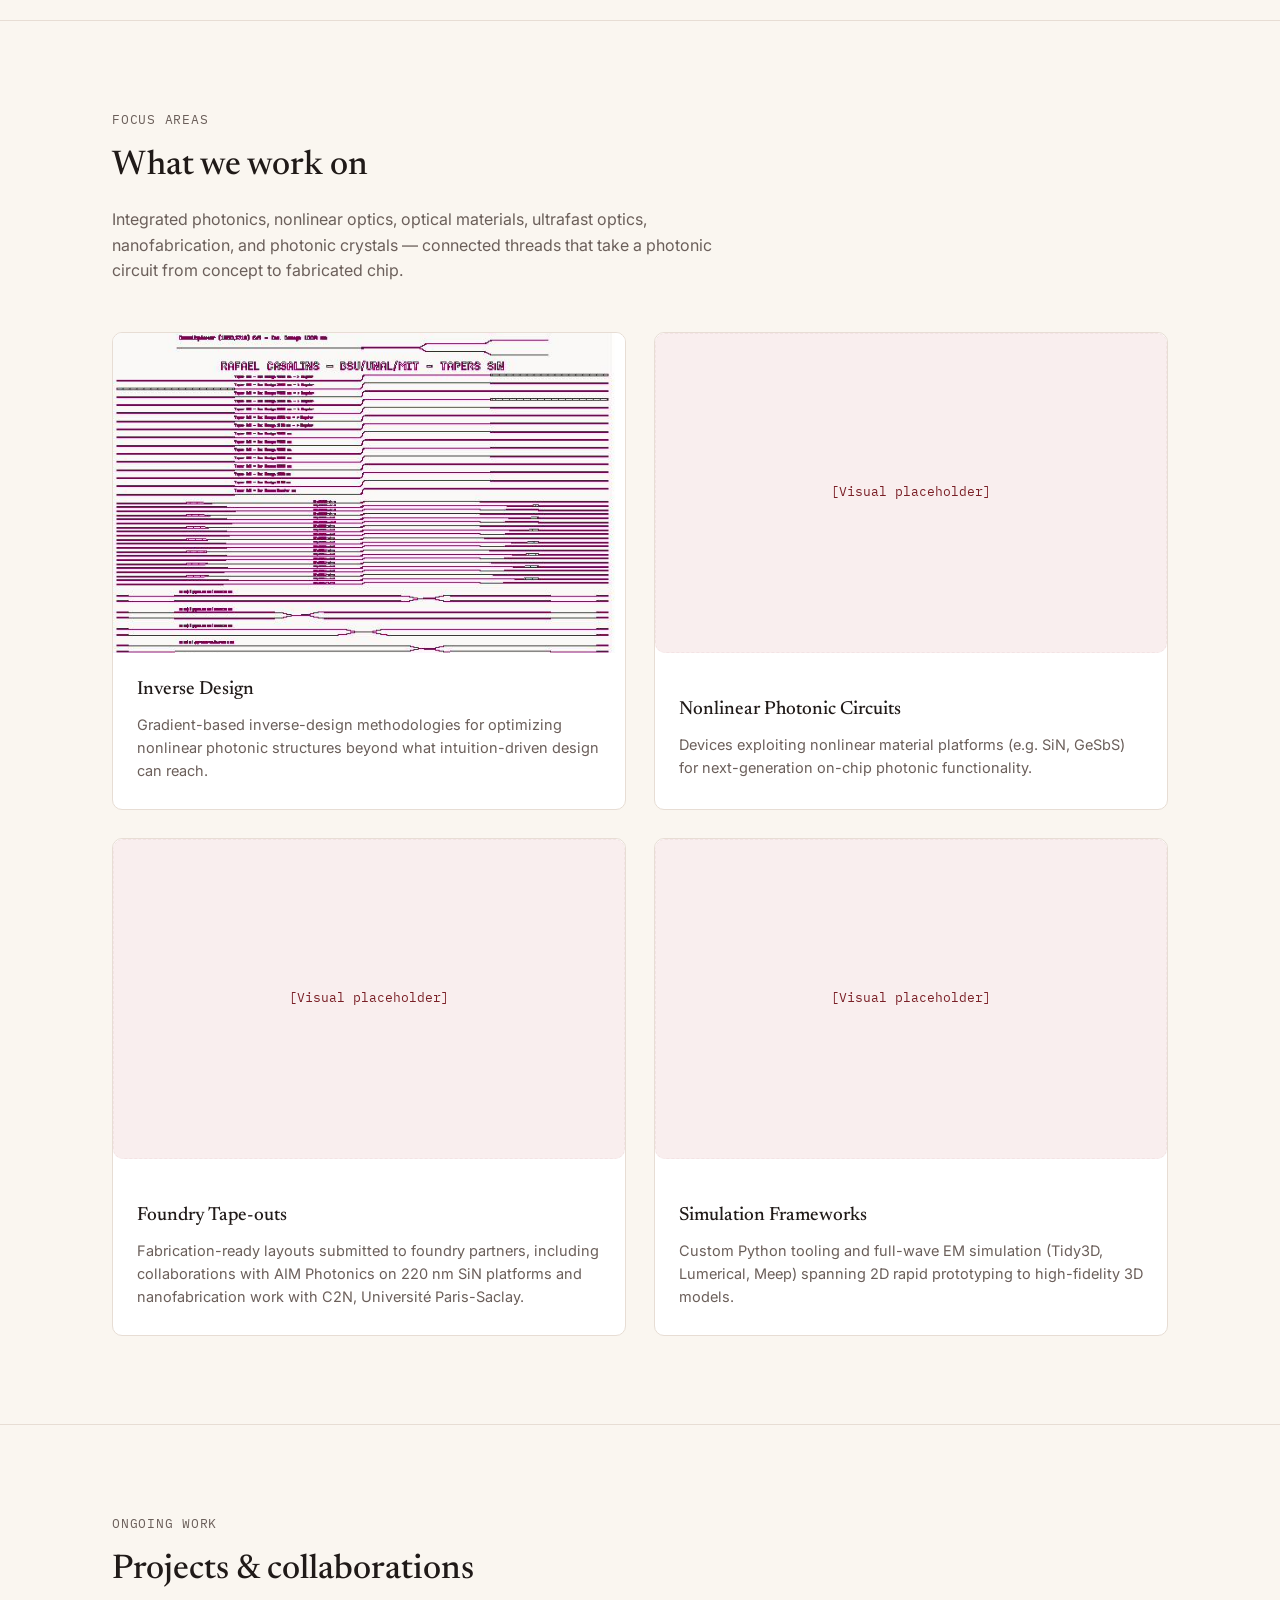
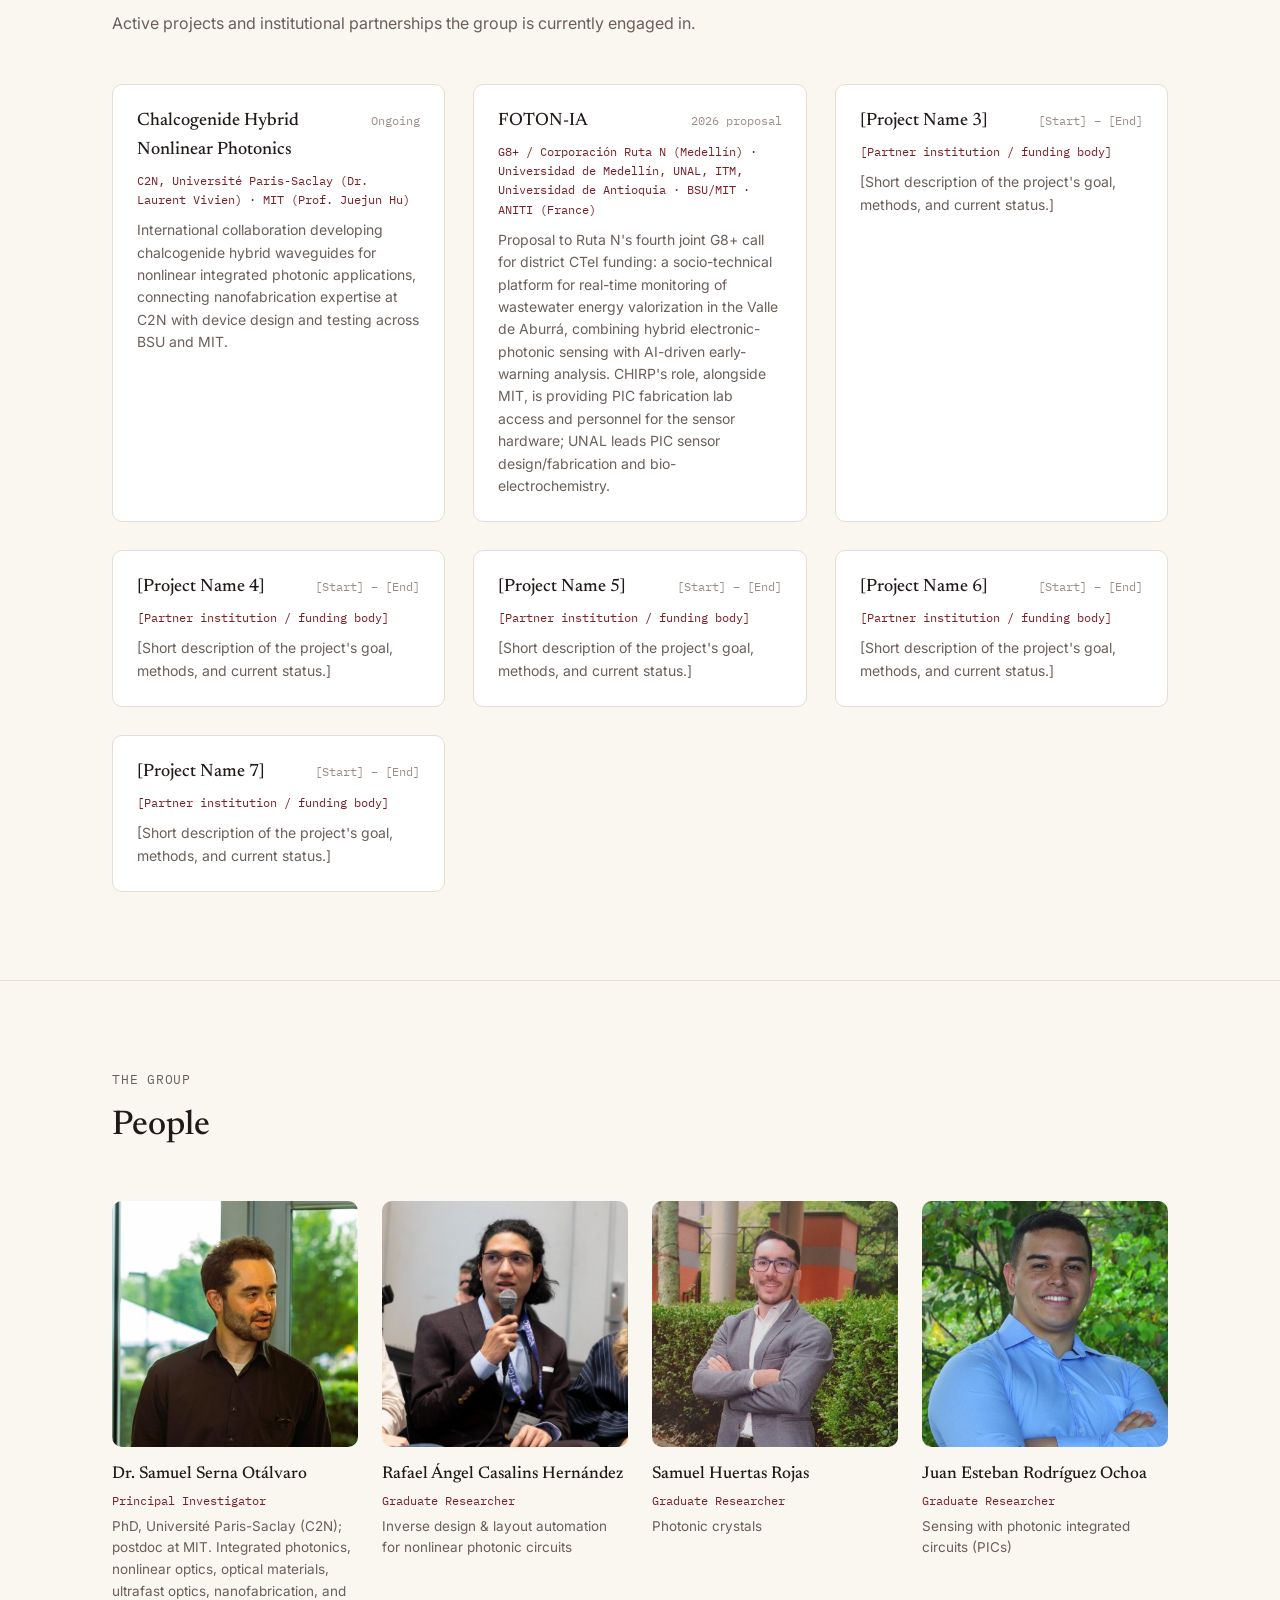
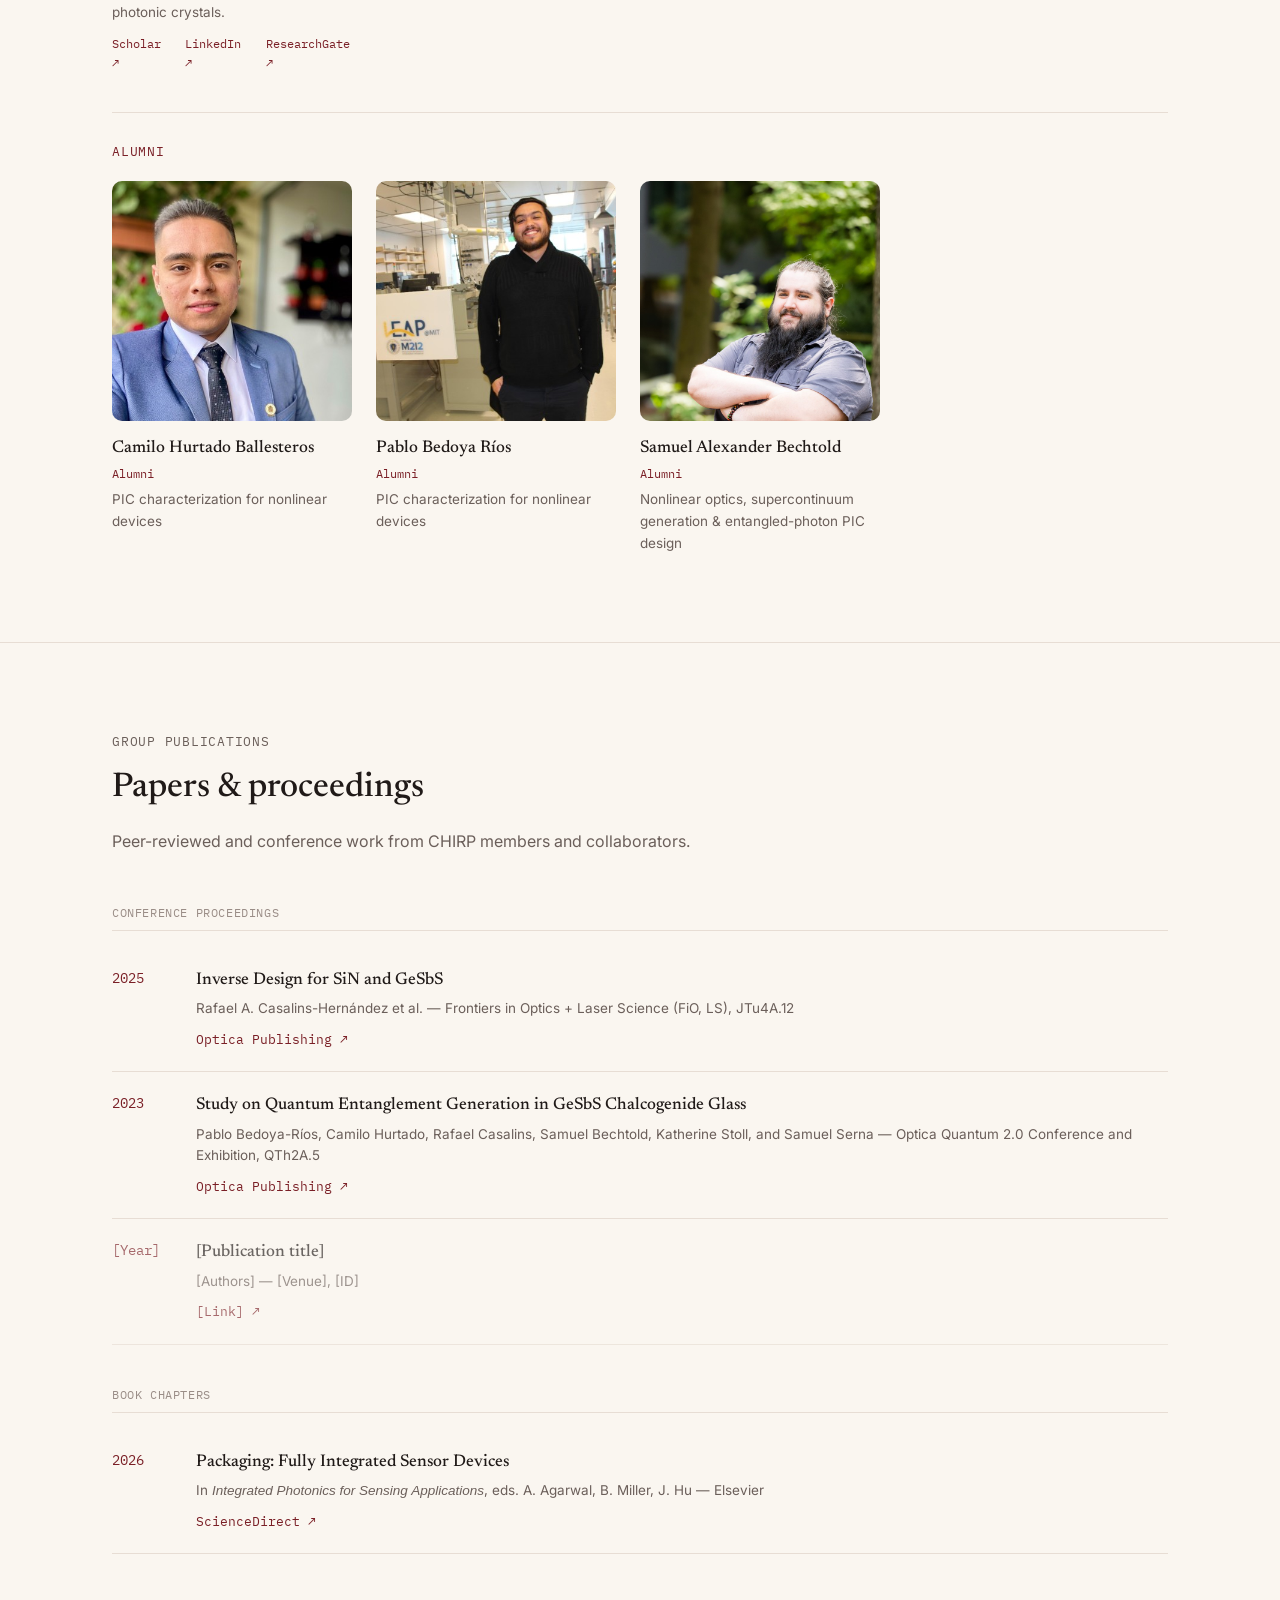
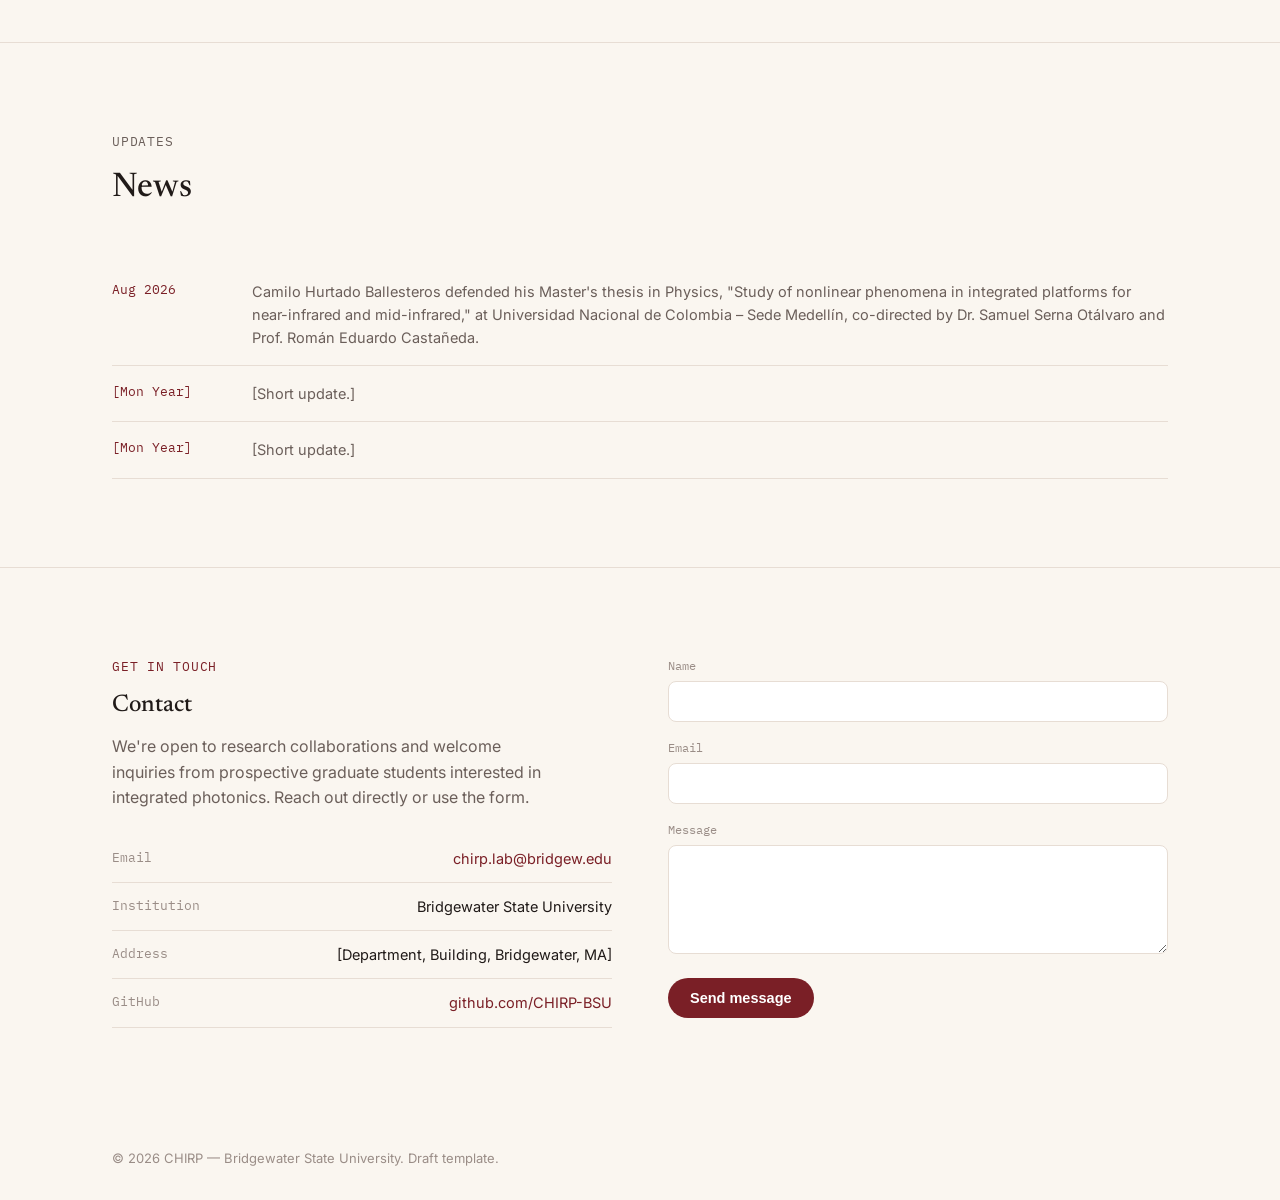
==== commit a1f57afc: "Update index.html" ====
--- a/index.html
+++ b/index.html
@@ -382,6 +382,17 @@
           </div>
         </div>
 
+        <div class="pub">
+          <div class="pub-year">2023</div>
+          <div>
+            <h3 class="pub-title">Study on Quantum Entanglement Generation in GeSbS Chalcogenide Glass</h3>
+            <p class="pub-venue">Pablo Bedoya-Ríos, Camilo Hurtado, Rafael Casalins, Samuel Bechtold, Katherine Stoll, and Samuel Serna — Optica Quantum 2.0 Conference and Exhibition, QTh2A.5</p>
+            <div class="pub-links">
+              <a href="https://opg.optica.org/abstract.cfm?uri=quantum-2023-QTh2A.5" target="_blank" rel="noopener">Optica Publishing ↗</a>
+            </div>
+          </div>
+        </div>
+
         <div class="pub placeholder-pub">
           <div class="pub-year">[Year]</div>
           <div>
@@ -392,14 +403,19 @@
             </div>
           </div>
         </div>
-
-        <div class="pub placeholder-pub">
-          <div class="pub-year">[Year]</div>
-          <div>
-            <h3 class="pub-title">[Publication title]</h3>
-            <p class="pub-venue">[Authors] — [Venue], [ID]</p>
+      </div>
+
+      <div class="pub-group" style="margin-top:40px;">
+        <div class="pub-group-label">Book chapters</div>
+
+        <!-- TODO: confirm chapter title/author list before publishing — see note below -->
+        <div class="pub">
+          <div class="pub-year">2026</div>
+          <div>
+            <h3 class="pub-title">Packaging: Fully Integrated Sensor Devices</h3>
+            <p class="pub-venue">In <em>Integrated Photonics for Sensing Applications</em>, eds. A. Agarwal, B. Miller, J. Hu — Elsevier</p>
             <div class="pub-links">
-              <a href="#">[Link] ↗</a>
+              <a href="https://www.sciencedirect.com/science/chapter/edited-volume/abs/pii/B9780443265785000078" target="_blank" rel="noopener">ScienceDirect ↗</a>
             </div>
           </div>
         </div>
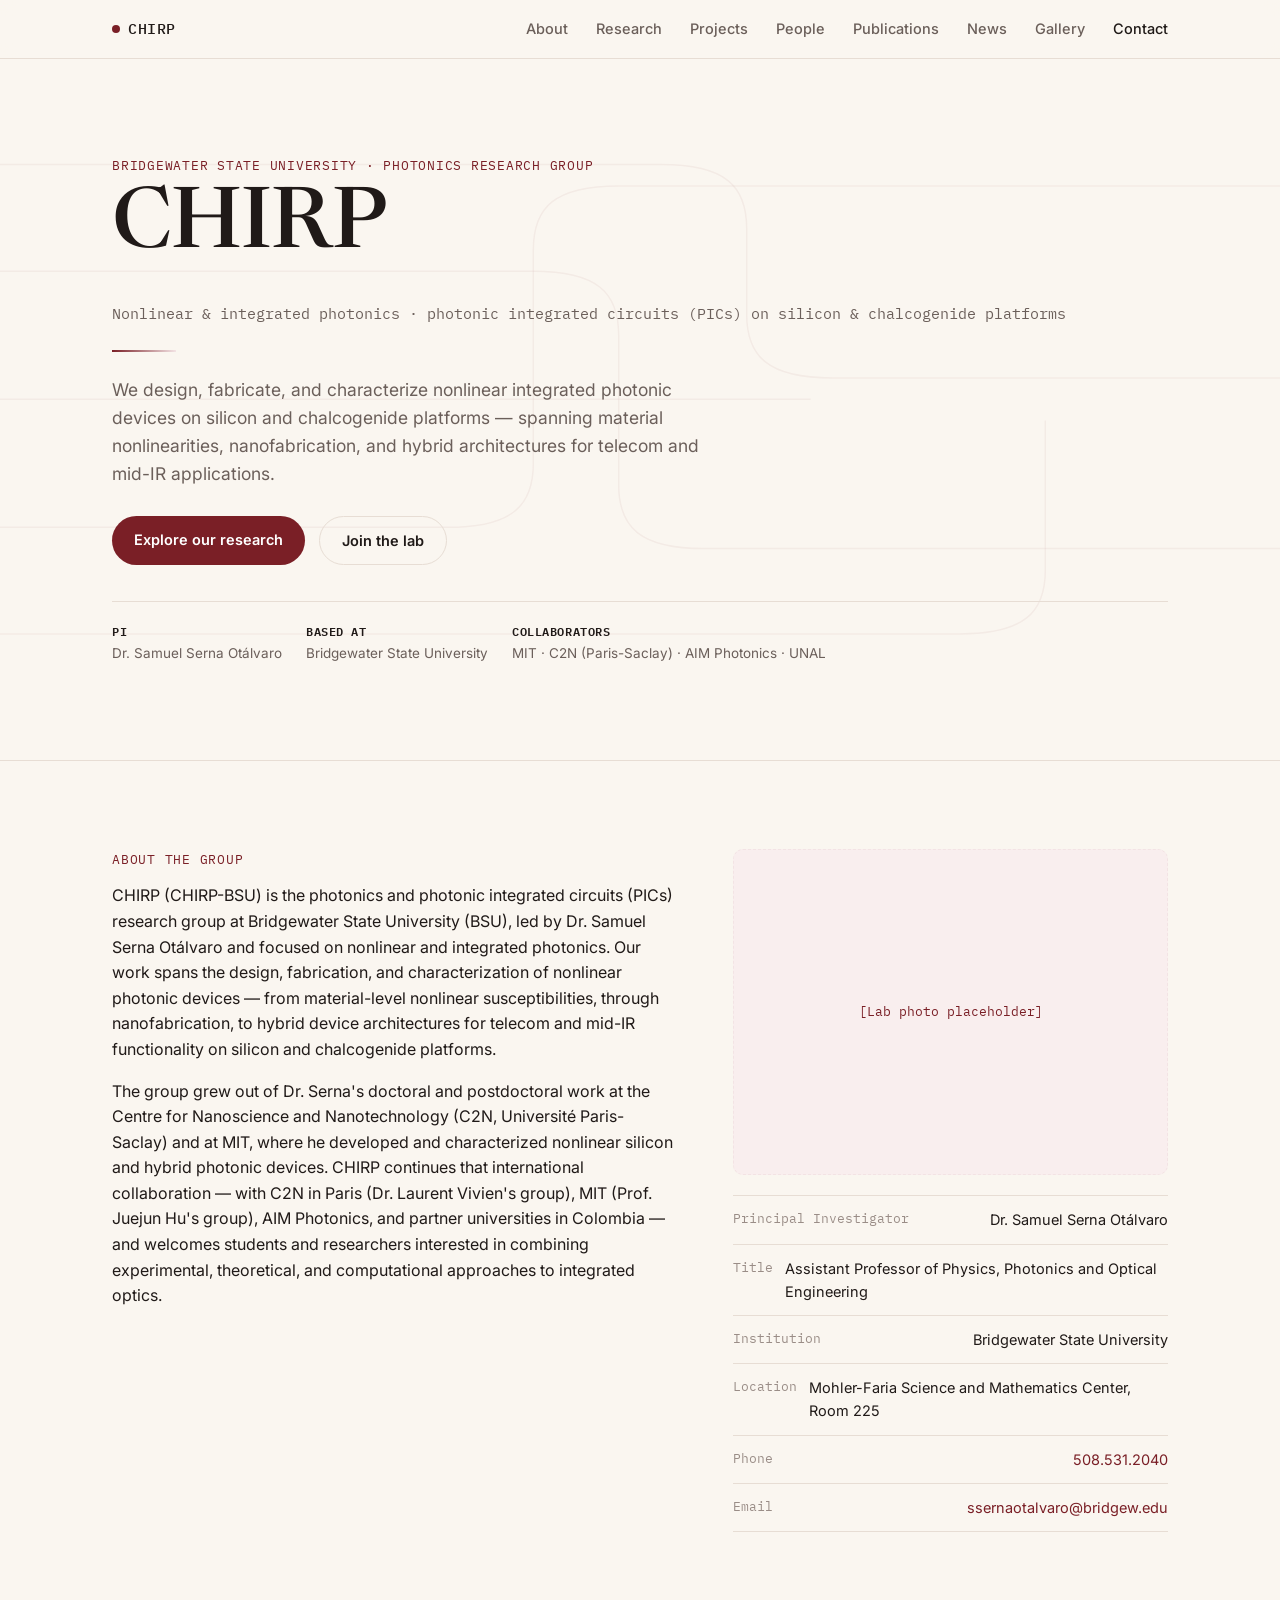
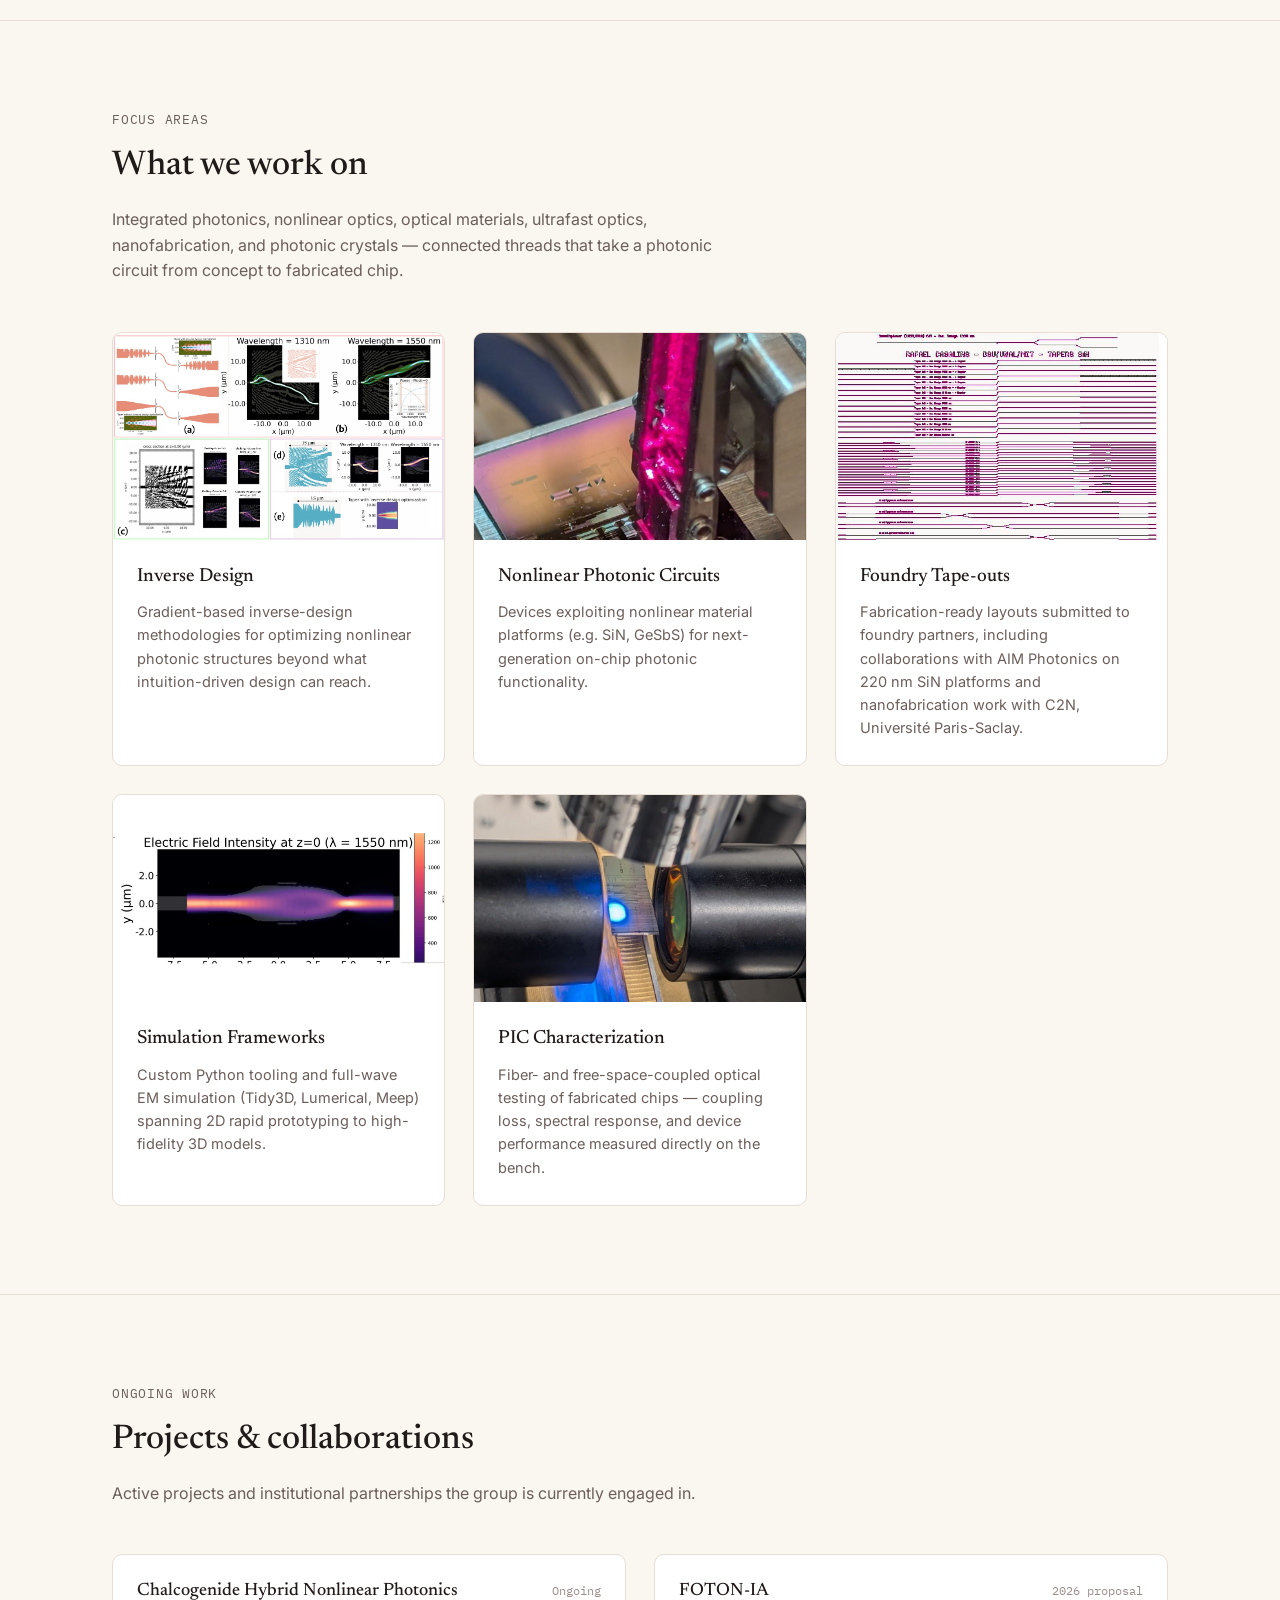
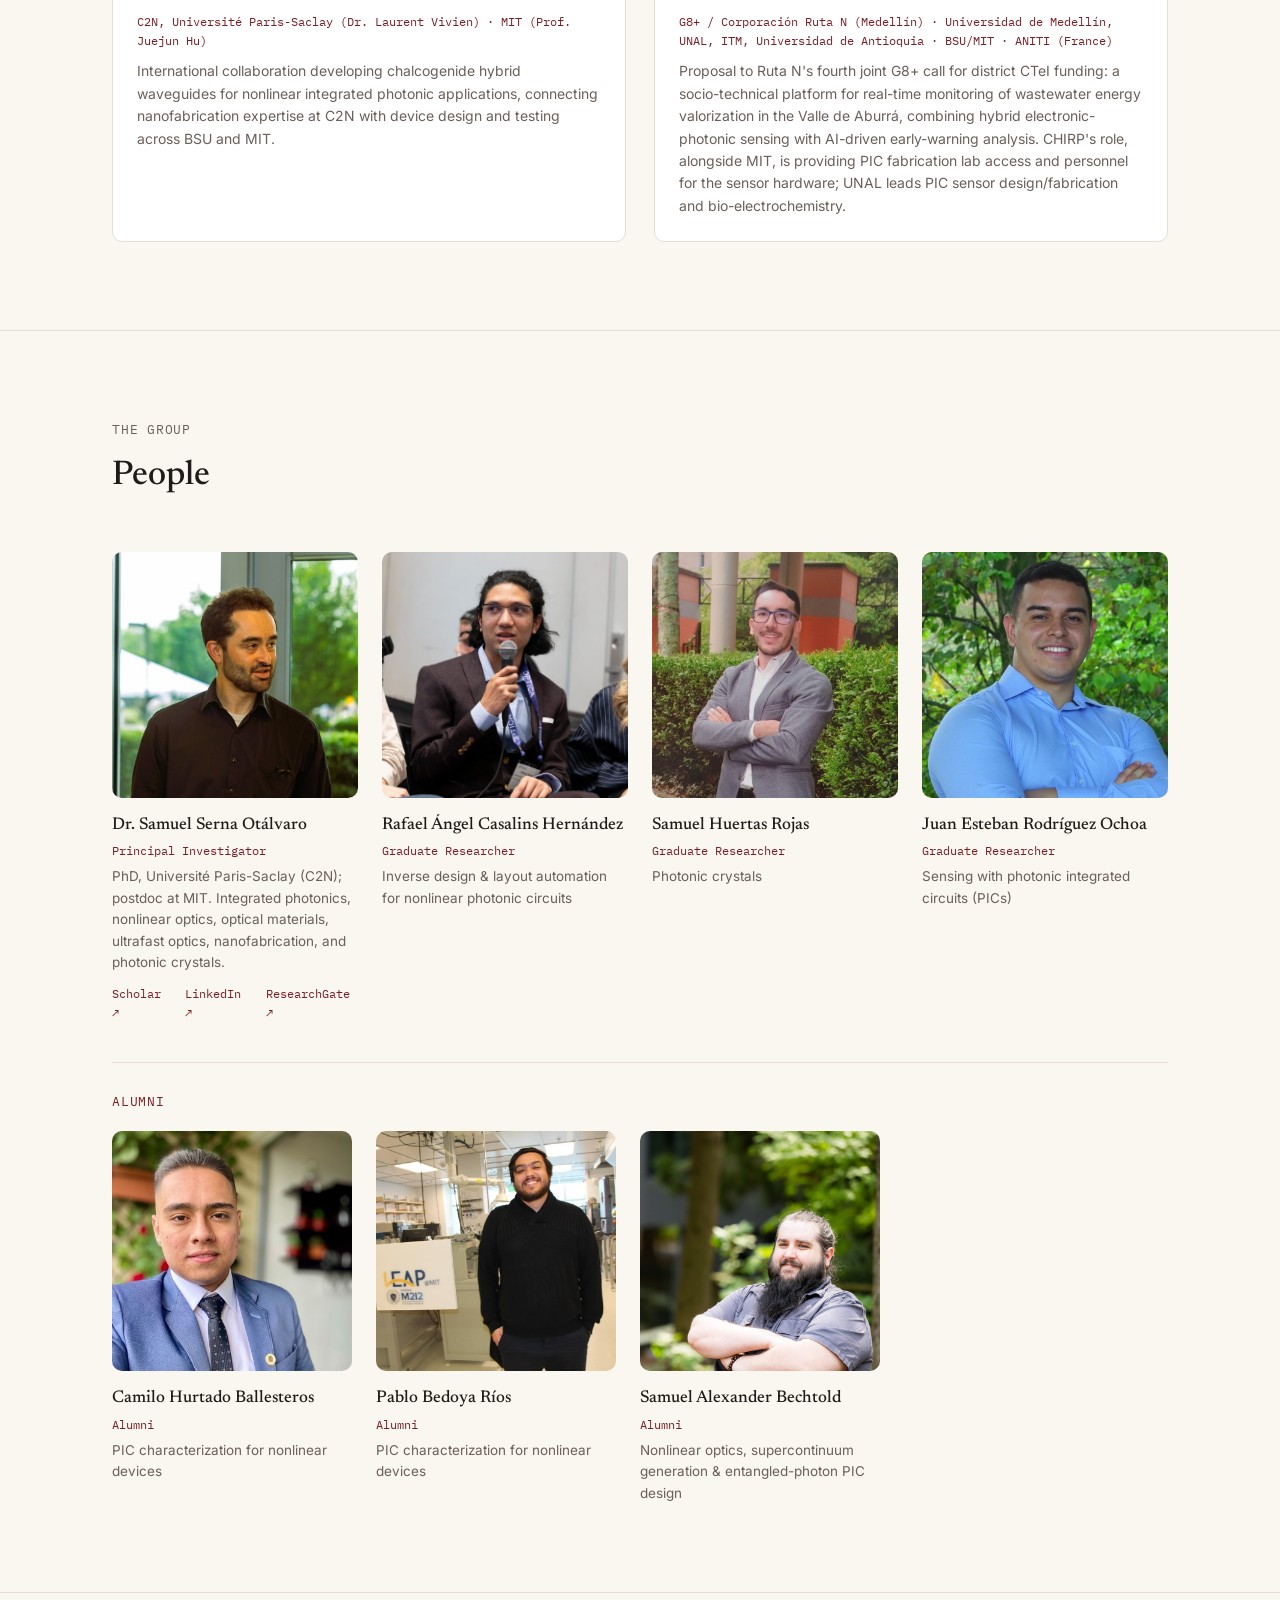
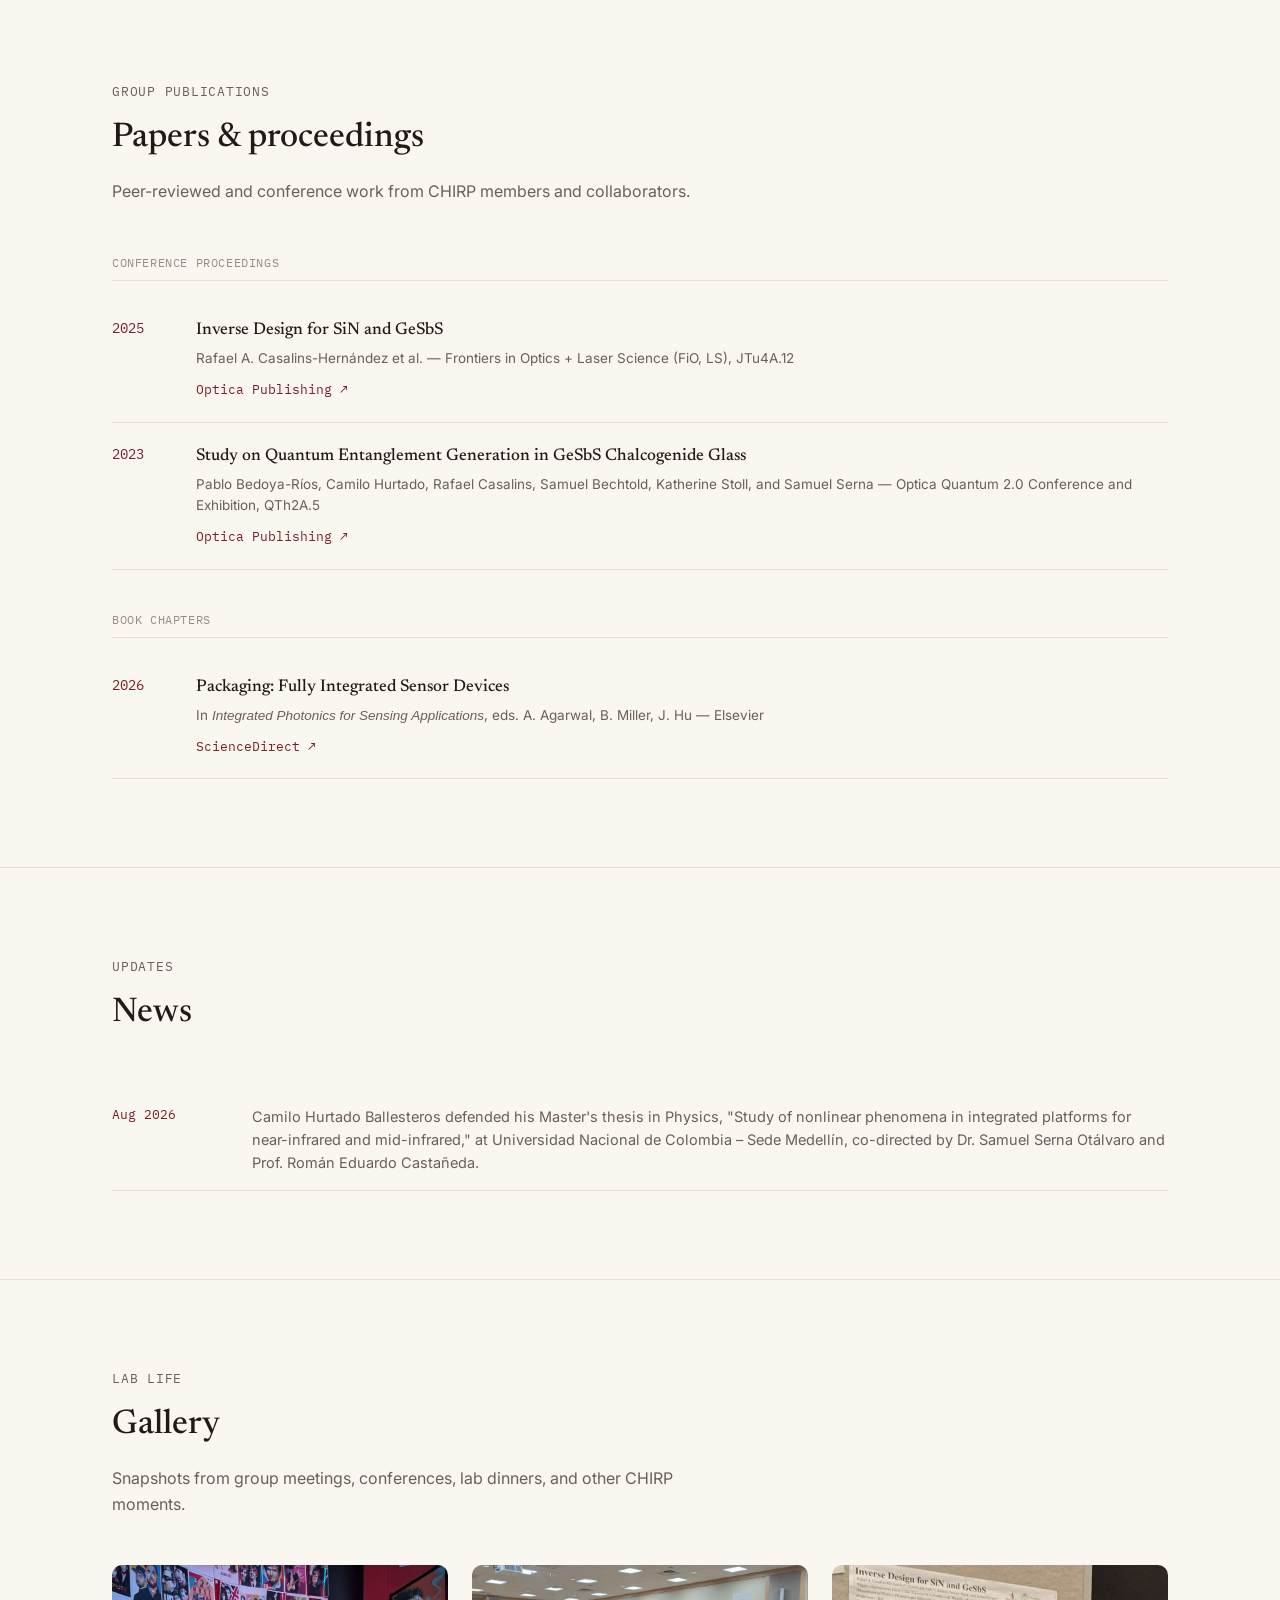
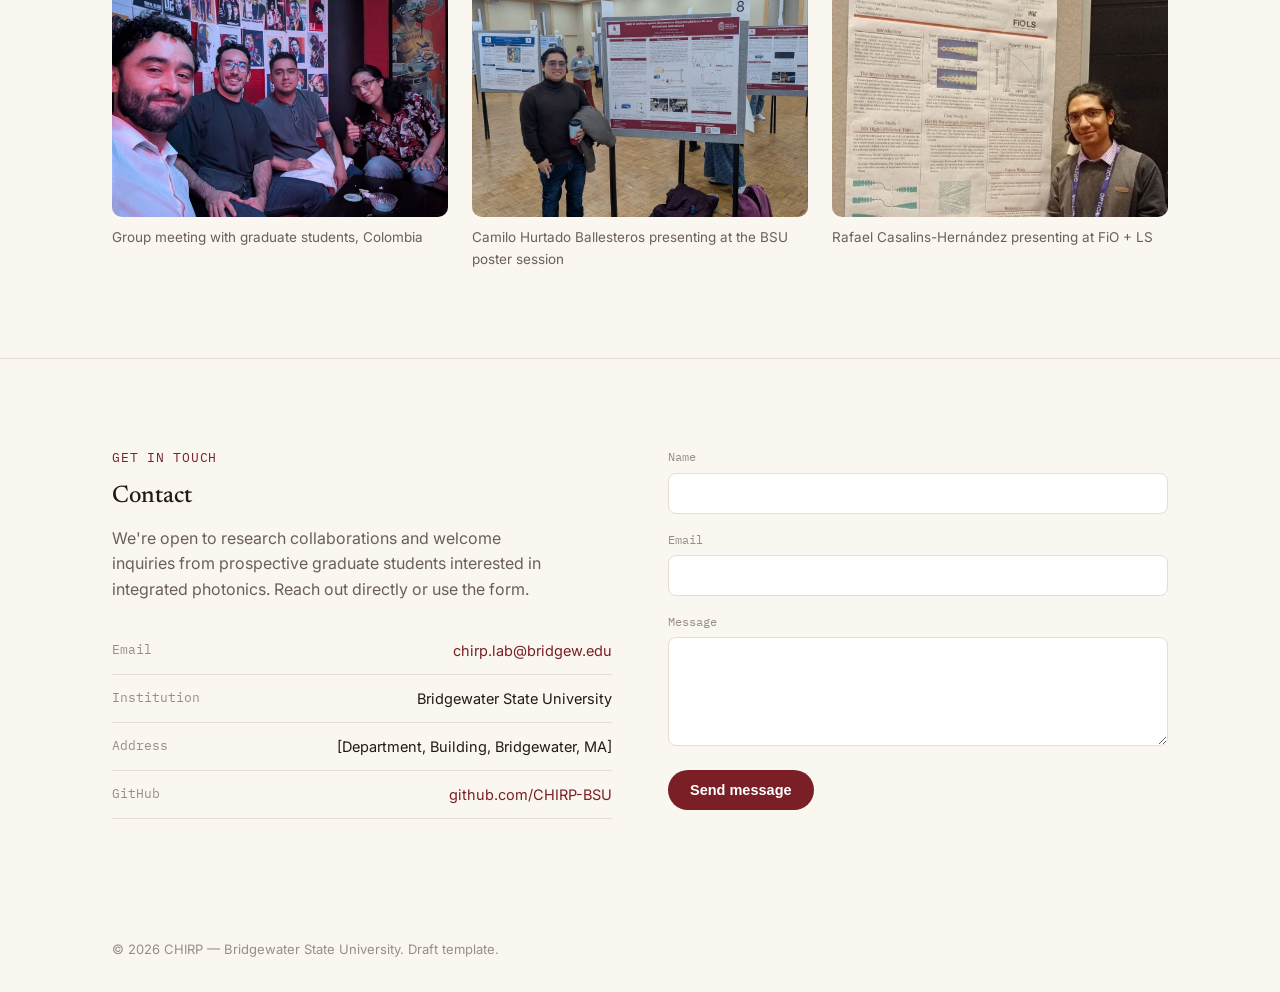
==== commit a9aa3f05: "Big update" ====
--- a/index.html
+++ b/index.html
@@ -78,6 +78,7 @@
       <li><a href="#people">People</a></li>
       <li><a href="#publications">Publications</a></li>
       <li><a href="#news">News</a></li>
+      <li><a href="#gallery">Gallery</a></li>
       <li><a href="#contact">Contact</a></li>
     </ul>
     <button class="nav-toggle" id="navToggle" aria-label="Toggle menu" aria-expanded="false">☰</button>
@@ -166,7 +167,7 @@
       <div class="card-grid">
         <div class="card">
           <div class="card-image">
-            <img src="assets/PICFabricationGDSSchematic_CHIRP.png" alt="Fabrication-ready GDS schematic for a CHIRP nonlinear photonic circuit" loading="lazy">
+            <img src="assets/ResearchInverseDesignResults.jpg" alt="Inverse-designed taper simulation results comparing tapers with and without inverse-design optimization at 1310 nm and 1550 nm" loading="lazy">
           </div>
           <div class="card-body">
             <h3>Inverse Design</h3>
@@ -176,7 +177,9 @@
         </div>
 
         <div class="card">
-          <div class="card-image placeholder-box"><span>[Visual placeholder]</span></div>
+          <div class="card-image">
+            <img src="assets/NonlinearPhotonicCircuitsPhoto.jpg" alt="Fiber array coupling laser light into a nonlinear photonic chip on the test bench" loading="lazy">
+          </div>
           <div class="card-body">
             <h3>Nonlinear Photonic Circuits</h3>
             <p>Devices exploiting nonlinear material platforms (e.g. SiN, GeSbS) for next-generation
@@ -185,7 +188,9 @@
         </div>
 
         <div class="card">
-          <div class="card-image placeholder-box"><span>[Visual placeholder]</span></div>
+          <div class="card-image">
+            <img src="assets/PICFabricationGDSSchematic_CHIRP.png" alt="Fabrication-ready GDS schematic for a CHIRP nonlinear photonic circuit tape-out" loading="lazy">
+          </div>
           <div class="card-body">
             <h3>Foundry Tape-outs</h3>
             <p>Fabrication-ready layouts submitted to foundry partners, including collaborations
@@ -195,11 +200,24 @@
         </div>
 
         <div class="card">
-          <div class="card-image placeholder-box"><span>[Visual placeholder]</span></div>
+          <div class="card-image">
+            <img src="assets/SimulationFrameworksEField.jpg" alt="Simulated electric field intensity profile of a photonic waveguide device at 1550 nm" loading="lazy">
+          </div>
           <div class="card-body">
             <h3>Simulation Frameworks</h3>
             <p>Custom Python tooling and full-wave EM simulation (Tidy3D, Lumerical, Meep) spanning
               2D rapid prototyping to high-fidelity 3D models.</p>
+          </div>
+        </div>
+
+        <div class="card">
+          <div class="card-image">
+            <img src="assets/PICCharacterizationSetup.jpg" alt="Fiber-coupled characterization of a photonic integrated circuit under a microscope objective, showing visible light coupling into the chip" loading="lazy">
+          </div>
+          <div class="card-body">
+            <h3>PIC Characterization</h3>
+            <p>Fiber- and free-space-coupled optical testing of fabricated chips — coupling loss,
+              spectral response, and device performance measured directly on the bench.</p>
           </div>
         </div>
       </div>
@@ -238,51 +256,6 @@
             analysis. CHIRP's role, alongside MIT, is providing PIC fabrication lab access and
             personnel for the sensor hardware; UNAL leads PIC sensor design/fabrication and
             bio-electrochemistry.</p>
-        </div>
-
-        <div class="card project-card">
-          <div class="card-top">
-            <h3>[Project Name 3]</h3>
-            <span class="card-period">[Start] – [End]</span>
-          </div>
-          <p class="card-tag">[Partner institution / funding body]</p>
-          <p>[Short description of the project's goal, methods, and current status.]</p>
-        </div>
-
-        <div class="card project-card">
-          <div class="card-top">
-            <h3>[Project Name 4]</h3>
-            <span class="card-period">[Start] – [End]</span>
-          </div>
-          <p class="card-tag">[Partner institution / funding body]</p>
-          <p>[Short description of the project's goal, methods, and current status.]</p>
-        </div>
-
-        <div class="card project-card">
-          <div class="card-top">
-            <h3>[Project Name 5]</h3>
-            <span class="card-period">[Start] – [End]</span>
-          </div>
-          <p class="card-tag">[Partner institution / funding body]</p>
-          <p>[Short description of the project's goal, methods, and current status.]</p>
-        </div>
-
-        <div class="card project-card">
-          <div class="card-top">
-            <h3>[Project Name 6]</h3>
-            <span class="card-period">[Start] – [End]</span>
-          </div>
-          <p class="card-tag">[Partner institution / funding body]</p>
-          <p>[Short description of the project's goal, methods, and current status.]</p>
-        </div>
-
-        <div class="card project-card">
-          <div class="card-top">
-            <h3>[Project Name 7]</h3>
-            <span class="card-period">[Start] – [End]</span>
-          </div>
-          <p class="card-tag">[Partner institution / funding body]</p>
-          <p>[Short description of the project's goal, methods, and current status.]</p>
         </div>
       </div>
     </div>
@@ -392,17 +365,6 @@
             </div>
           </div>
         </div>
-
-        <div class="pub placeholder-pub">
-          <div class="pub-year">[Year]</div>
-          <div>
-            <h3 class="pub-title">[Publication title]</h3>
-            <p class="pub-venue">[Authors] — [Venue], [ID]</p>
-            <div class="pub-links">
-              <a href="#">[Link] ↗</a>
-            </div>
-          </div>
-        </div>
       </div>
 
       <div class="pub-group" style="margin-top:40px;">
@@ -434,15 +396,34 @@
           <span class="news-date">Aug 2026</span>
           <span class="news-text">Camilo Hurtado Ballesteros defended his Master's thesis in Physics, "Study of nonlinear phenomena in integrated platforms for near-infrared and mid-infrared," at Universidad Nacional de Colombia – Sede Medellín, co-directed by Dr. Samuel Serna Otálvaro and Prof. Román Eduardo Castañeda.</span>
         </li>
-        <li class="news-item">
-          <span class="news-date">[Mon Year]</span>
-          <span class="news-text">[Short update.]</span>
-        </li>
-        <li class="news-item">
-          <span class="news-date">[Mon Year]</span>
-          <span class="news-text">[Short update.]</span>
-        </li>
       </ul>
+    </div>
+  </section>
+
+  <section id="gallery">
+    <div class="wrap">
+      <div class="section-head">
+        <p class="eyebrow">Lab life</p>
+        <h2>Gallery</h2>
+        <p>Snapshots from group meetings, conferences, lab dinners, and other CHIRP moments.</p>
+      </div>
+
+      <div class="gallery-grid">
+        <figure class="gallery-item">
+          <div class="gallery-image"><img src="assets/GalleryGroupMeetingColombia.jpg" alt="Dr. Samuel Serna with graduate students at a group meeting in Colombia" loading="lazy"></div>
+          <figcaption>Group meeting with graduate students, Colombia</figcaption>
+        </figure>
+
+        <figure class="gallery-item">
+          <div class="gallery-image"><img src="assets/GalleryCamiloBSUPoster.jpg" alt="Camilo Hurtado Ballesteros presenting his poster at a Bridgewater State University poster session" loading="lazy"></div>
+          <figcaption>Camilo Hurtado Ballesteros presenting at the BSU poster session</figcaption>
+        </figure>
+
+        <figure class="gallery-item">
+          <div class="gallery-image"><img src="assets/GalleryRafaelFiOLSPoster.jpg" alt="Rafael Casalins-Hernández presenting his poster at the Frontiers in Optics + Laser Science conference" loading="lazy"></div>
+          <figcaption>Rafael Casalins-Hernández presenting at FiO + LS</figcaption>
+        </figure>
+      </div>
     </div>
   </section>
 
--- a/styles.css
+++ b/styles.css
@@ -151,7 +151,7 @@
 .fact-list li span:first-child { color: var(--text-tertiary); font-family: var(--font-mono); font-size: 12.5px; }
 
 /* ---------- Card grid (Research / Projects) ---------- */
-.card-grid { display: grid; grid-template-columns: repeat(2, 1fr); gap: 28px; }
+.card-grid { display: grid; grid-template-columns: repeat(auto-fit, minmax(320px, 1fr)); gap: 28px; }
 .card {
   background: var(--cream-raised); border: 1px solid var(--hairline); border-radius: var(--radius);
   overflow: hidden; padding: 0;
@@ -162,7 +162,7 @@
 .card-body h3 { font-size: 19px; margin-bottom: 8px; }
 .card-body p { color: var(--text-secondary); font-size: 14.5px; margin: 0; }
 
-.projects-grid { grid-template-columns: repeat(3, 1fr); }
+.projects-grid { grid-template-columns: repeat(auto-fit, minmax(300px, 1fr)); }
 .project-card { padding: 22px 24px 24px; }
 .card-top { display: flex; justify-content: space-between; align-items: baseline; gap: 10px; margin-bottom: 6px; }
 .card-top h3 { font-size: 18px; margin: 0; }
@@ -208,6 +208,13 @@
 .news-date { font-family: var(--font-mono); color: var(--maroon-700); font-size: 13px; }
 .news-text { color: var(--text-secondary); }
 
+/* ---------- Gallery ---------- */
+.gallery-grid { display: grid; grid-template-columns: repeat(3, 1fr); gap: 24px; }
+.gallery-item { margin: 0; }
+.gallery-image { aspect-ratio: 4 / 3; border-radius: var(--radius); overflow: hidden; }
+.gallery-image img { width: 100%; height: 100%; object-fit: cover; display: block; }
+.gallery-item figcaption { margin-top: 10px; font-size: 13.5px; color: var(--text-secondary); }
+
 /* ---------- Contact ---------- */
 .contact-grid { display: grid; grid-template-columns: 1fr 1fr; gap: 56px; }
 .contact-list { list-style: none; margin: 24px 0 0; padding: 0; }
@@ -258,6 +265,7 @@
   }
   .about-grid, .contact-grid { grid-template-columns: 1fr; }
   .card-grid { grid-template-columns: 1fr; }
+  .gallery-grid { grid-template-columns: repeat(2, 1fr); }
   .projects-grid { grid-template-columns: 1fr; }
   .people-grid { grid-template-columns: repeat(2, 1fr); }
   .hero { padding-top: 72px; padding-bottom: 64px; }
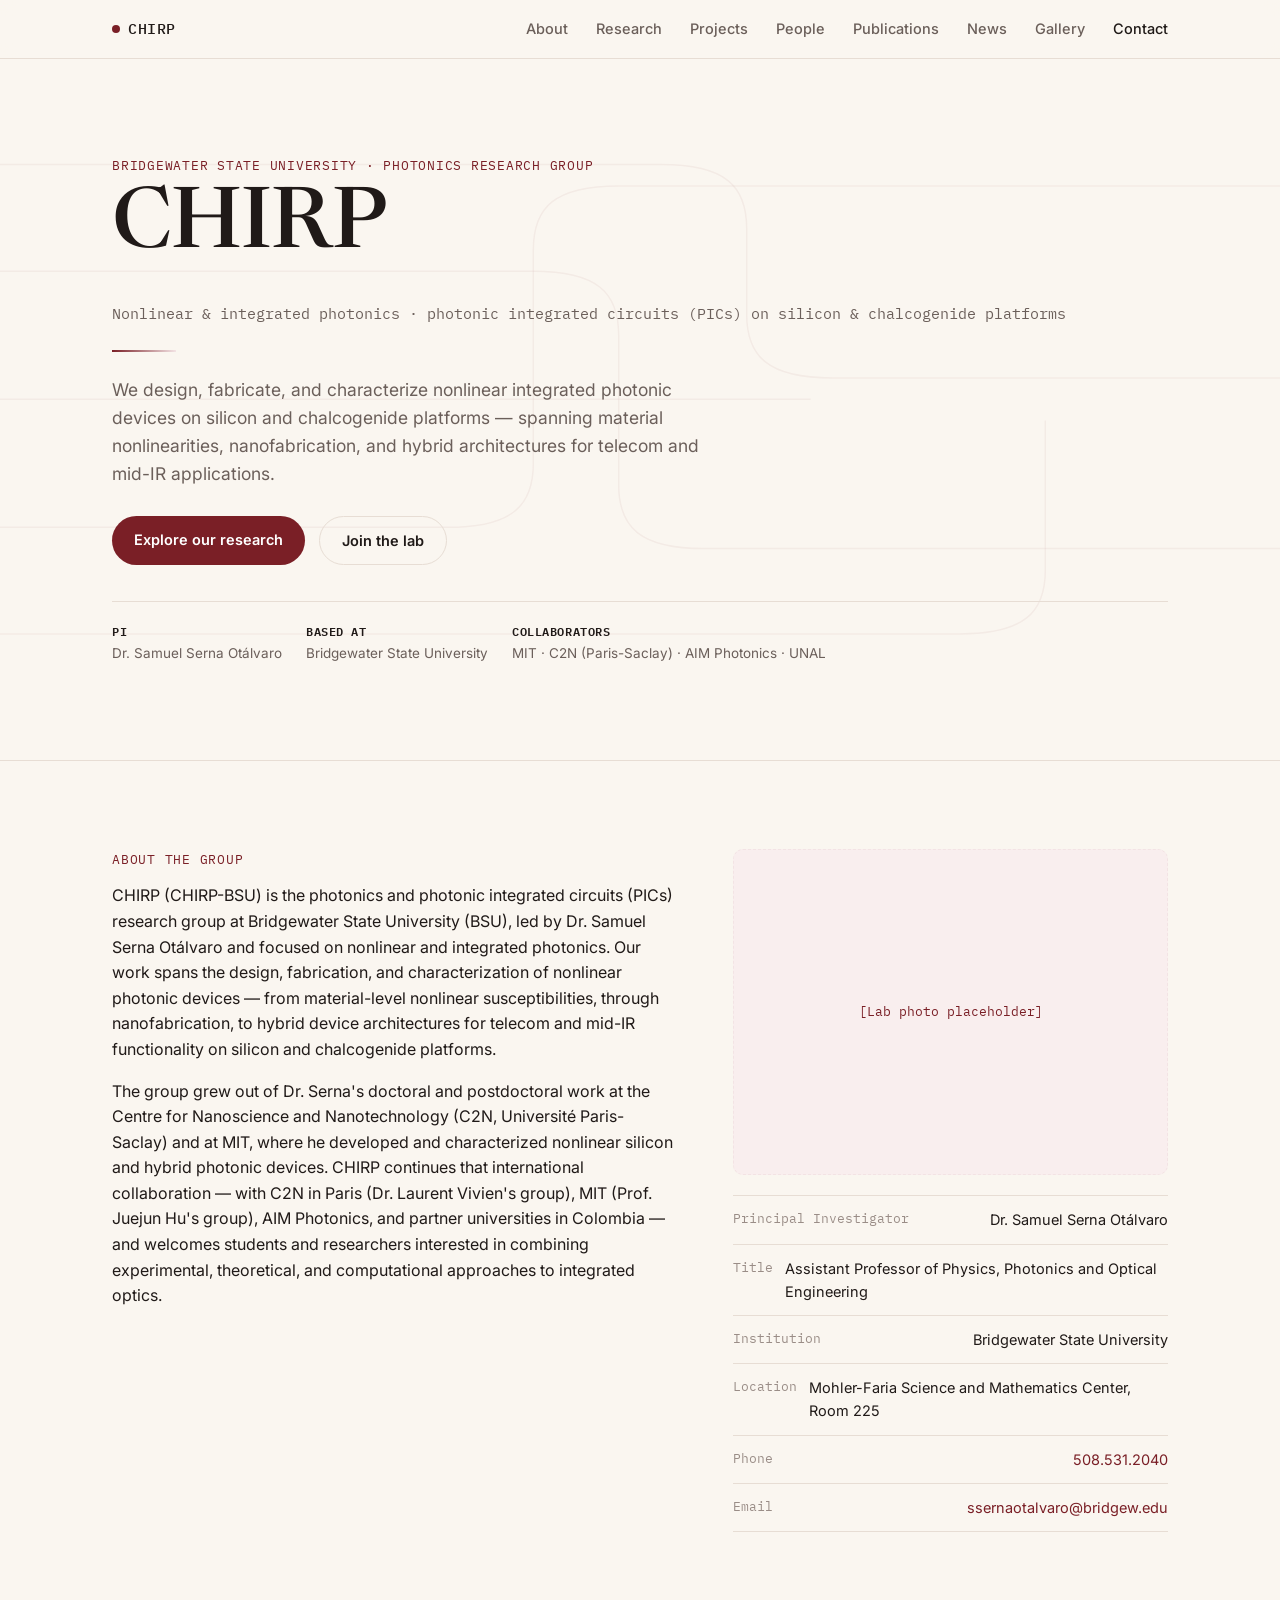
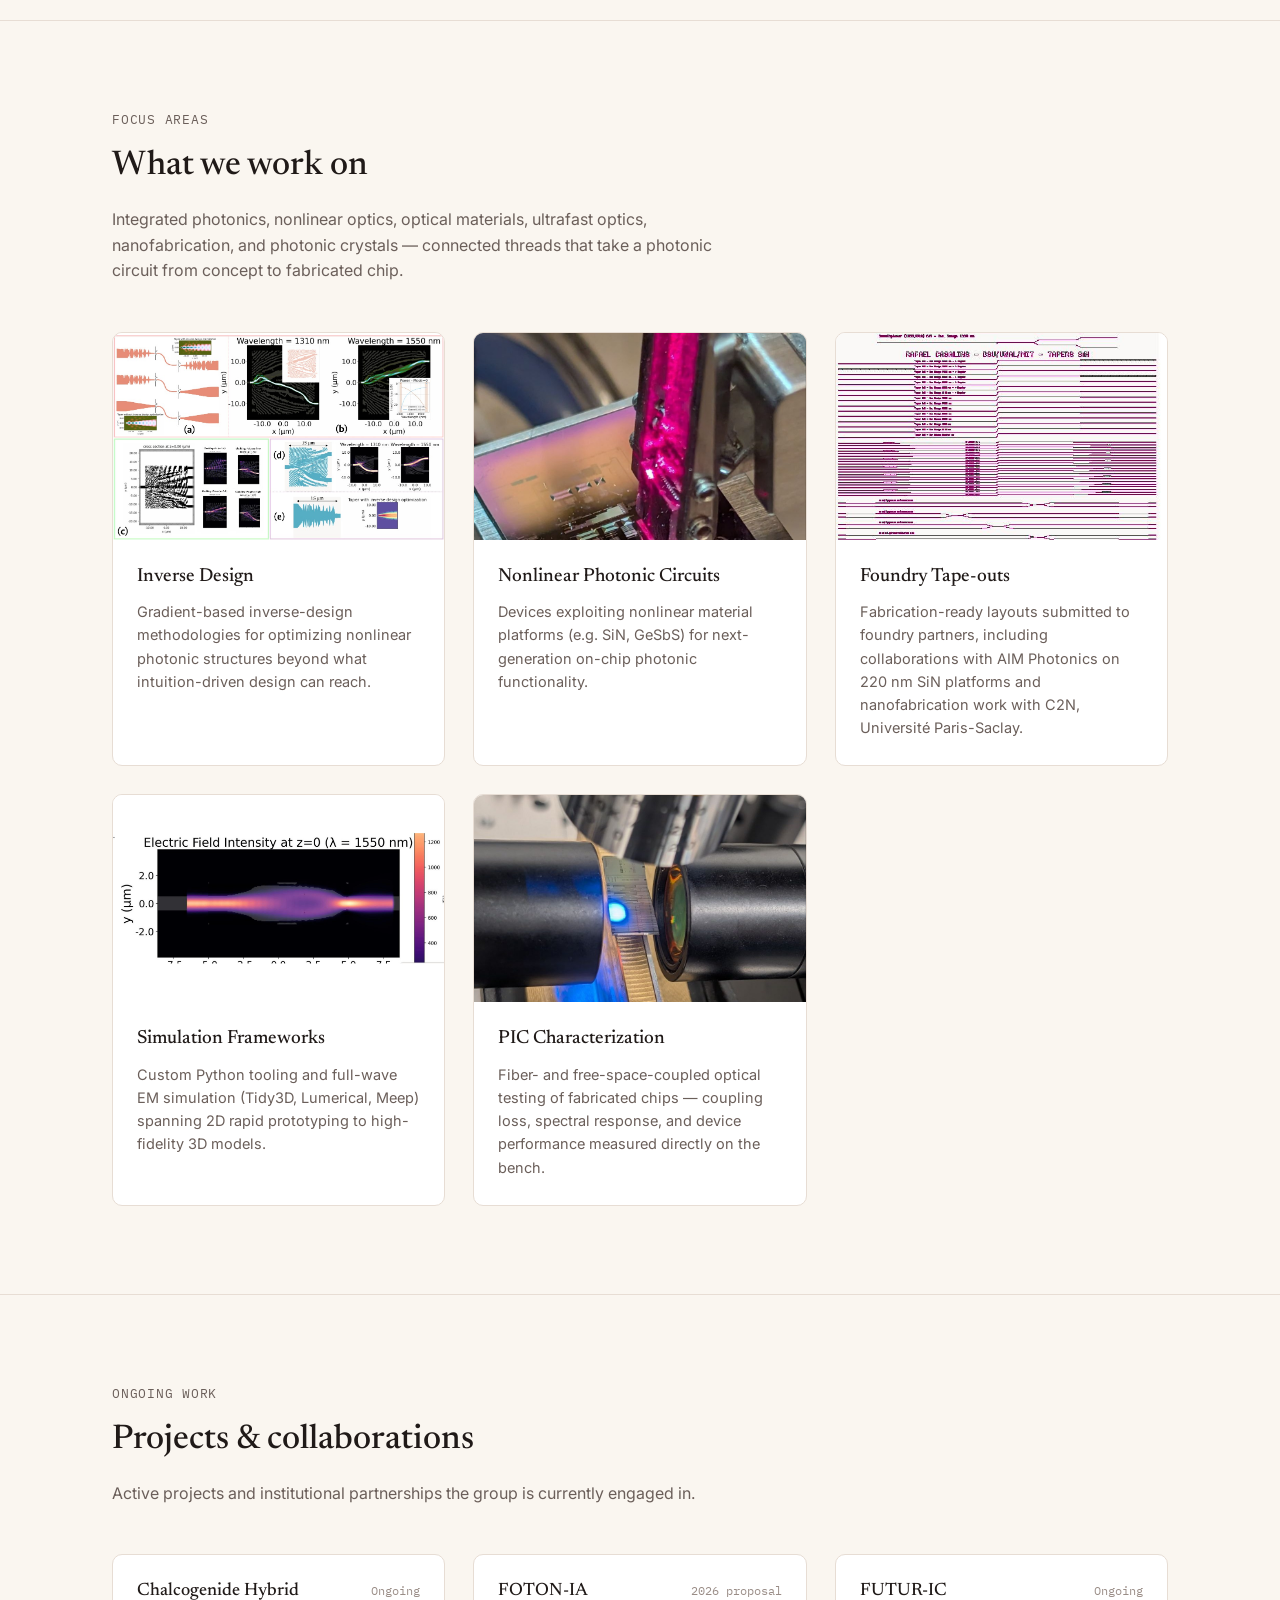
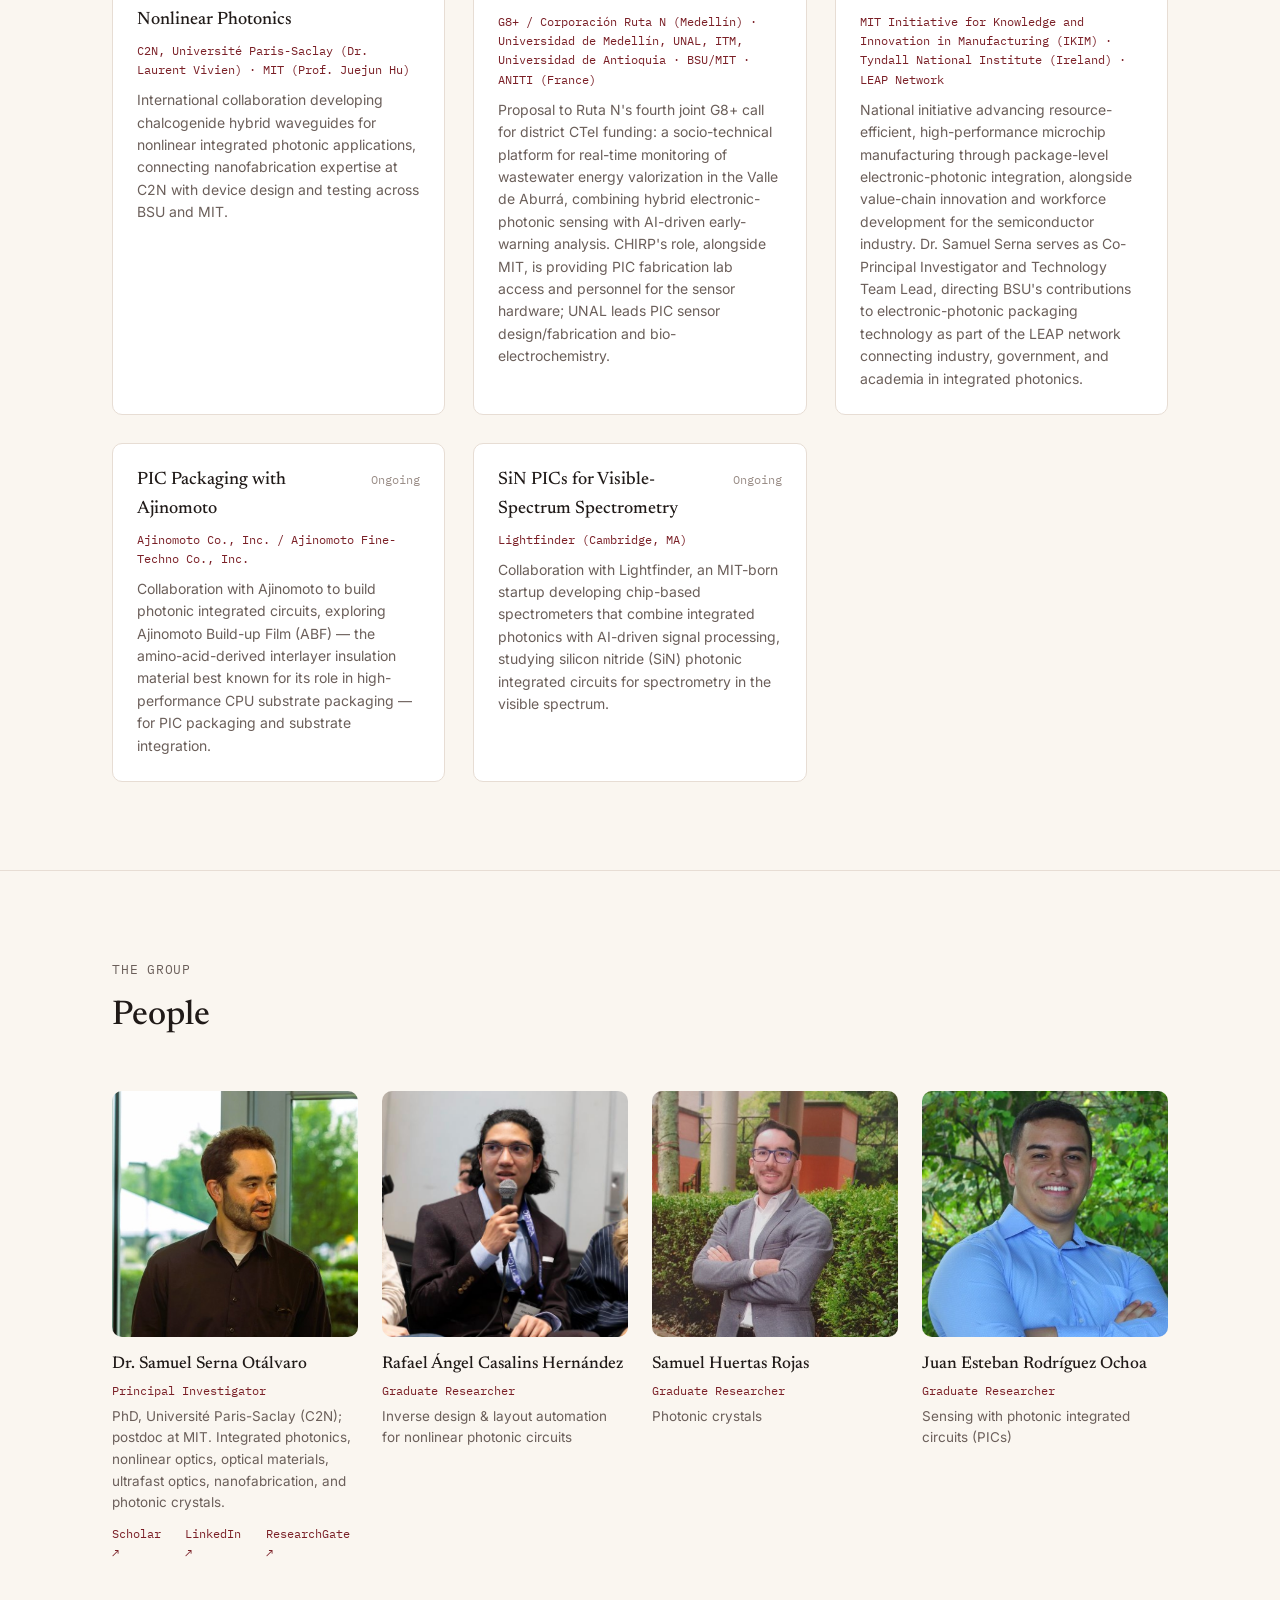
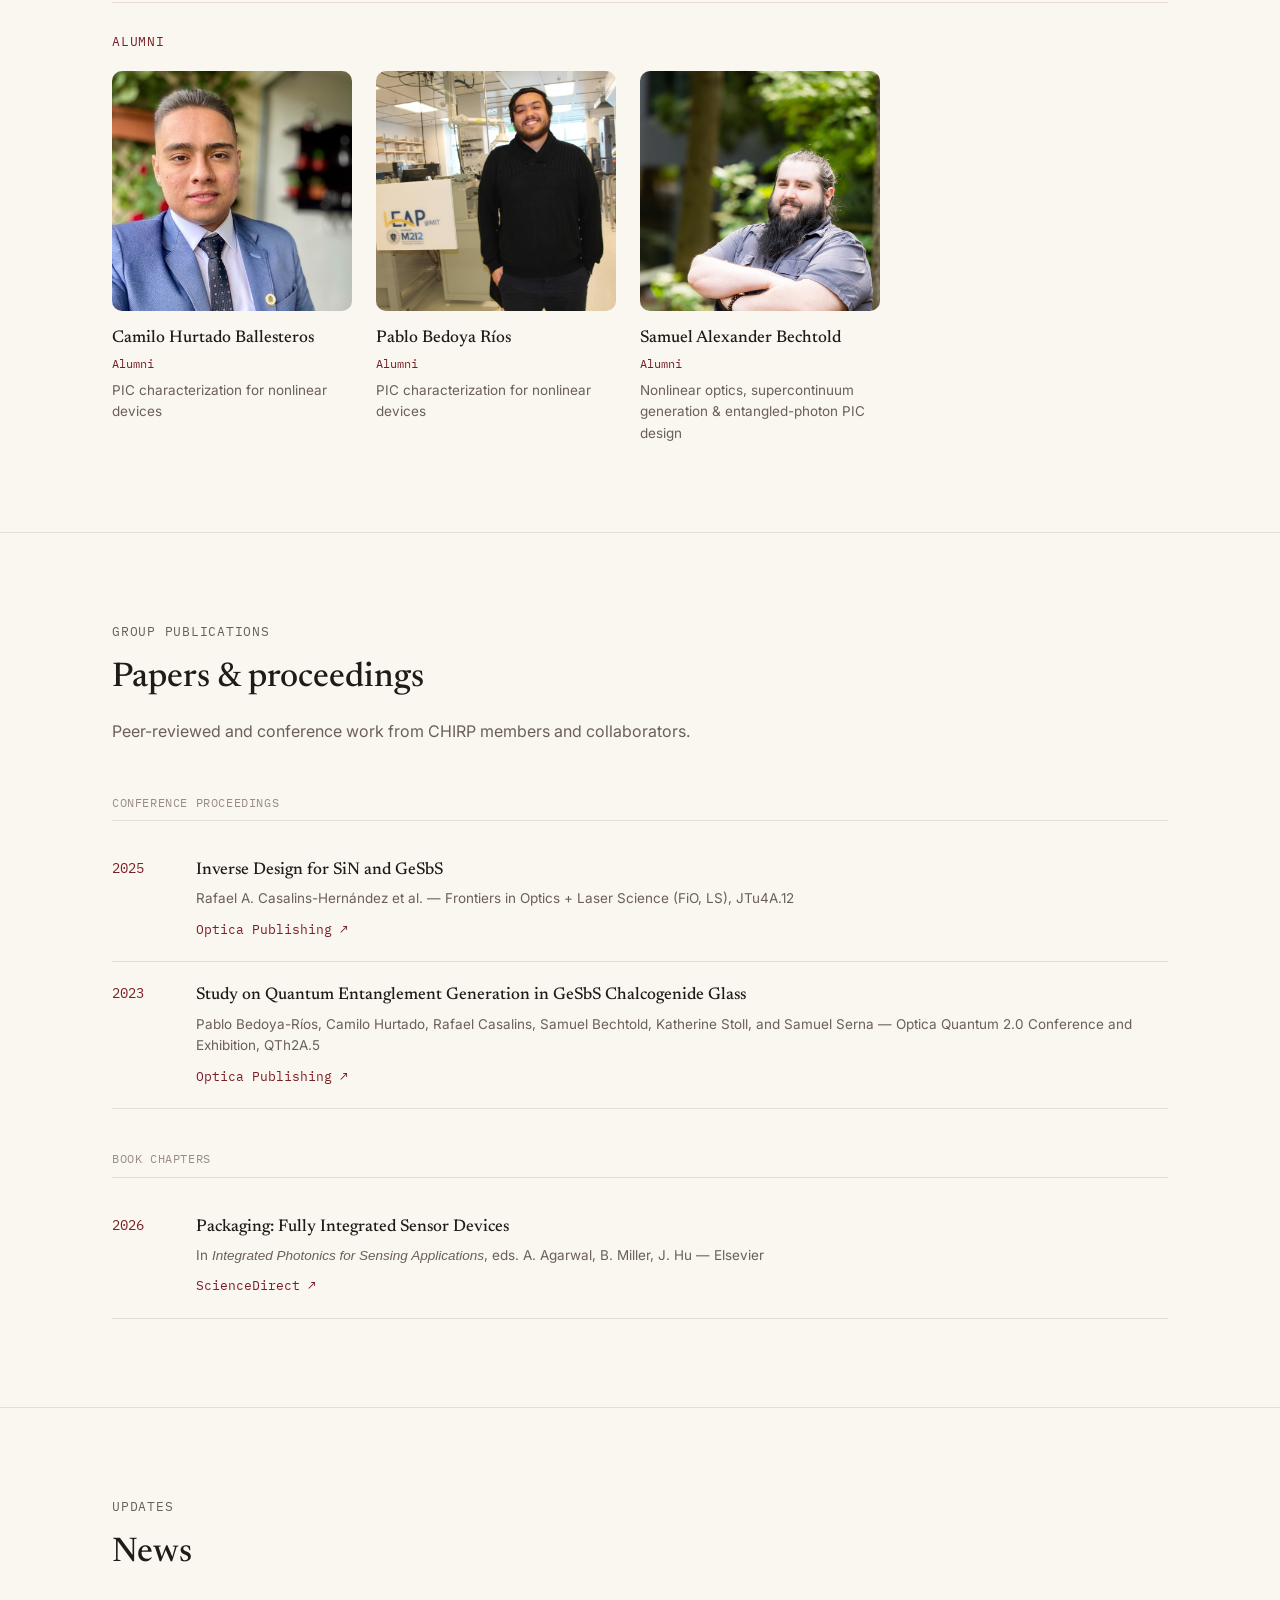
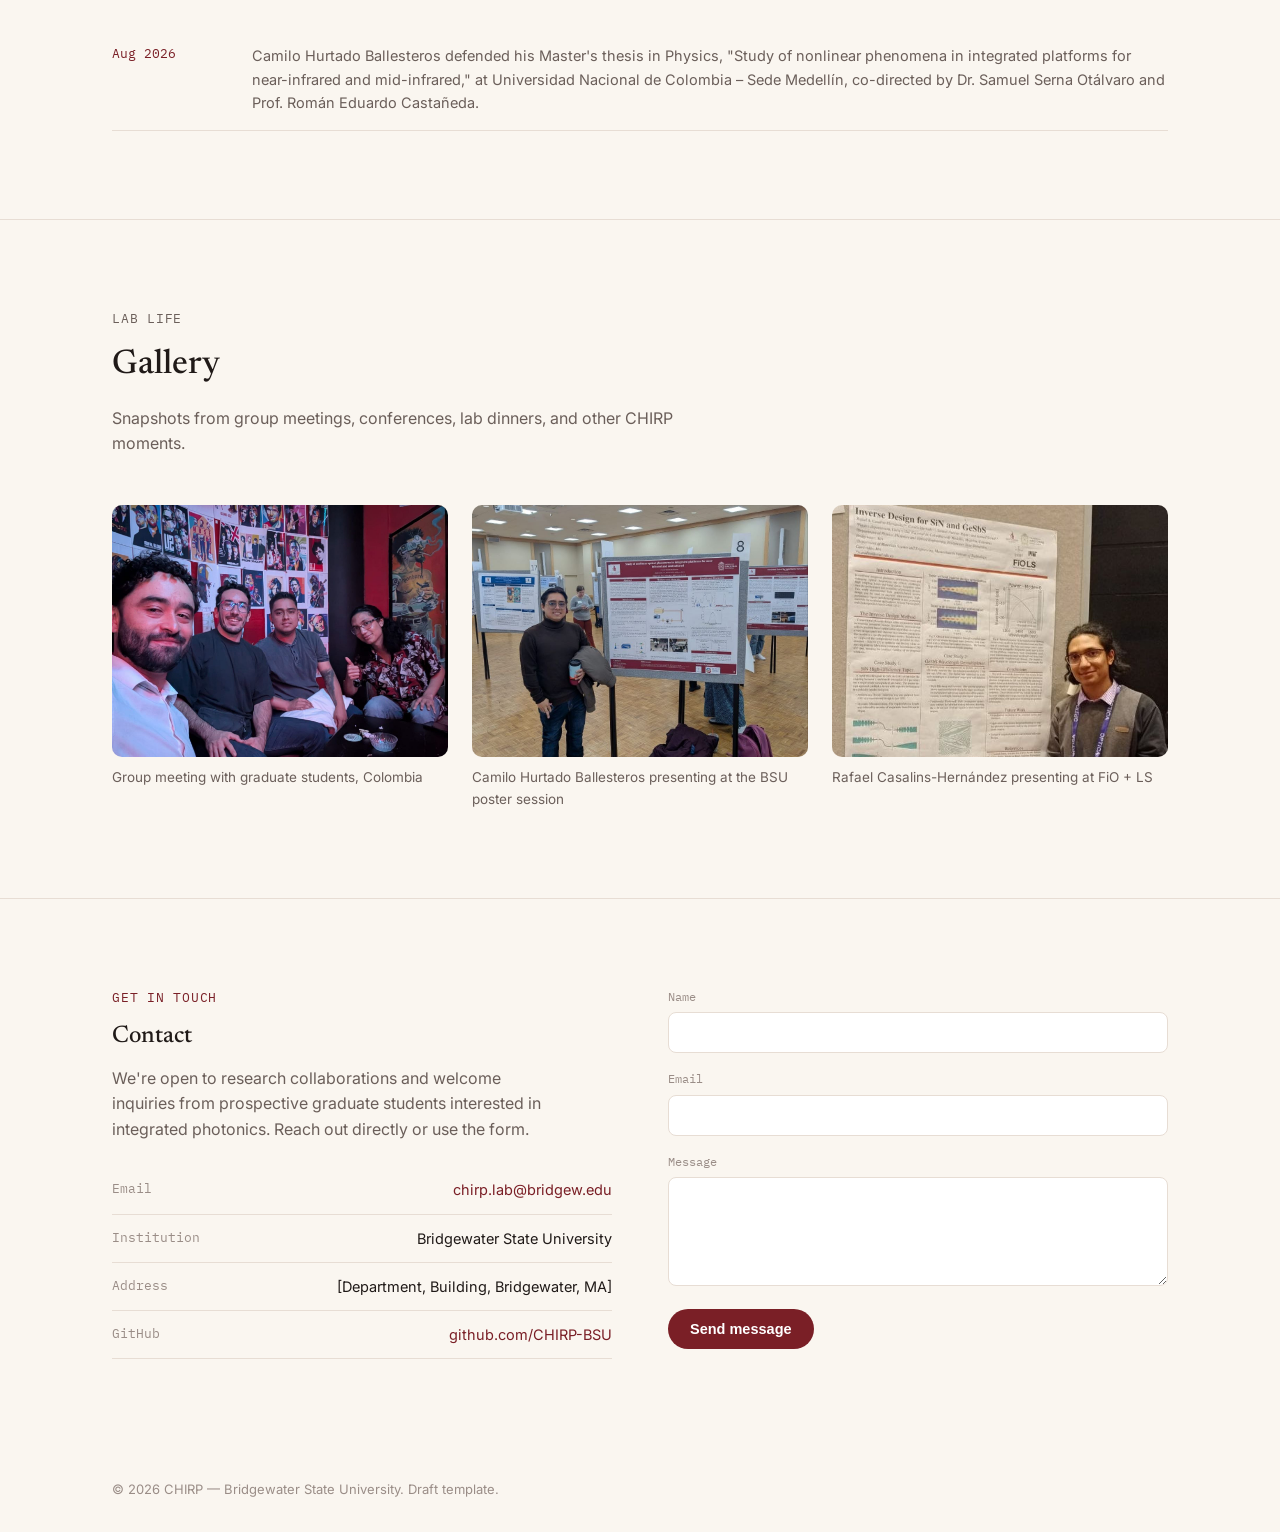
==== commit b18447ae: "Projects update" ====
--- a/index.html
+++ b/index.html
@@ -257,6 +257,43 @@
             personnel for the sensor hardware; UNAL leads PIC sensor design/fabrication and
             bio-electrochemistry.</p>
         </div>
+
+        <div class="card project-card">
+          <div class="card-top">
+            <h3>FUTUR-IC</h3>
+            <span class="card-period">Ongoing</span>
+          </div>
+          <p class="card-tag">MIT Initiative for Knowledge and Innovation in Manufacturing (IKIM) · Tyndall National Institute (Ireland) · LEAP Network</p>
+          <p>National initiative advancing resource-efficient, high-performance microchip manufacturing
+            through package-level electronic-photonic integration, alongside value-chain innovation
+            and workforce development for the semiconductor industry. Dr. Samuel Serna serves as
+            Co-Principal Investigator and Technology Team Lead, directing BSU's contributions to
+            electronic-photonic packaging technology as part of the LEAP network connecting industry,
+            government, and academia in integrated photonics.</p>
+        </div>
+
+        <div class="card project-card">
+          <div class="card-top">
+            <h3>PIC Packaging with Ajinomoto</h3>
+            <span class="card-period">Ongoing</span>
+          </div>
+          <p class="card-tag">Ajinomoto Co., Inc. / Ajinomoto Fine-Techno Co., Inc.</p>
+          <p>Collaboration with Ajinomoto to build photonic integrated circuits, exploring Ajinomoto
+            Build-up Film (ABF) — the amino-acid-derived interlayer insulation material best known
+            for its role in high-performance CPU substrate packaging — for PIC packaging and
+            substrate integration.</p>
+        </div>
+
+        <div class="card project-card">
+          <div class="card-top">
+            <h3>SiN PICs for Visible-Spectrum Spectrometry</h3>
+            <span class="card-period">Ongoing</span>
+          </div>
+          <p class="card-tag">Lightfinder (Cambridge, MA)</p>
+          <p>Collaboration with Lightfinder, an MIT-born startup developing chip-based spectrometers
+            that combine integrated photonics with AI-driven signal processing, studying silicon
+            nitride (SiN) photonic integrated circuits for spectrometry in the visible spectrum.</p>
+        </div>
       </div>
     </div>
   </section>
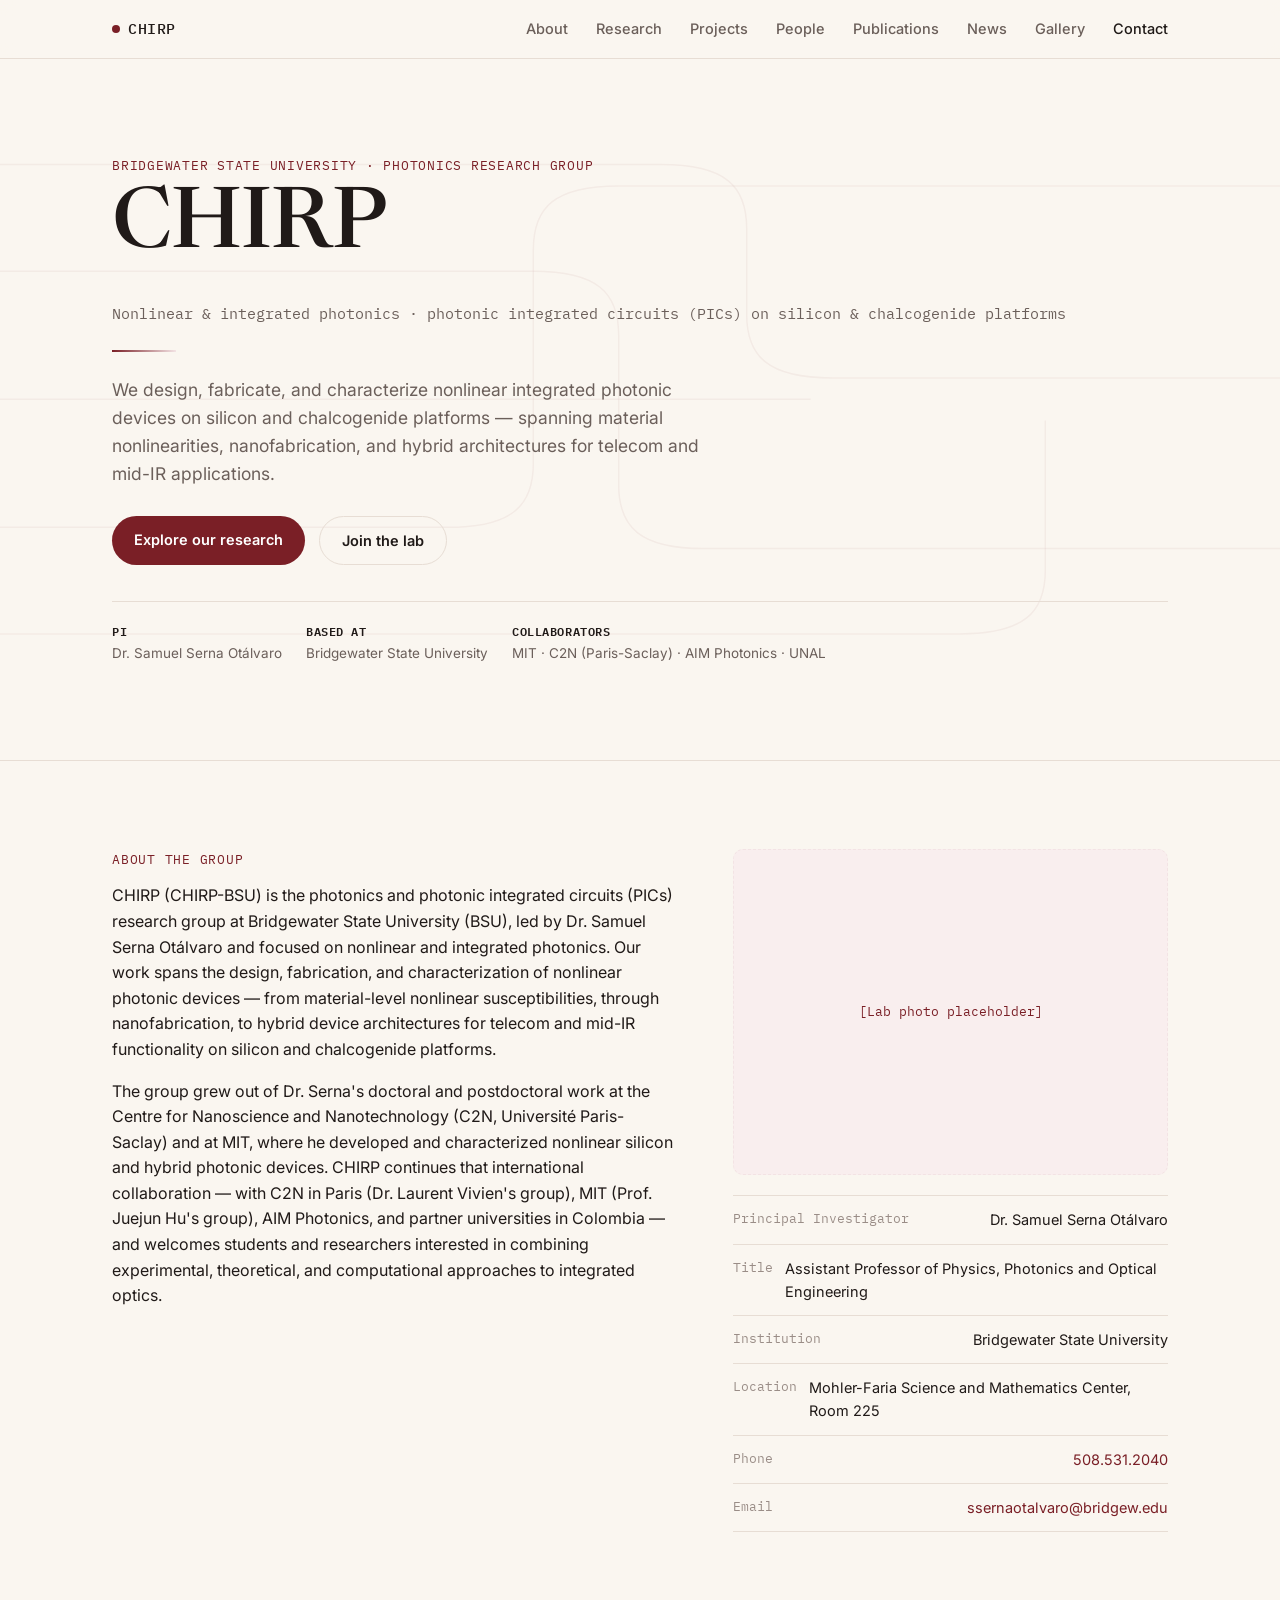
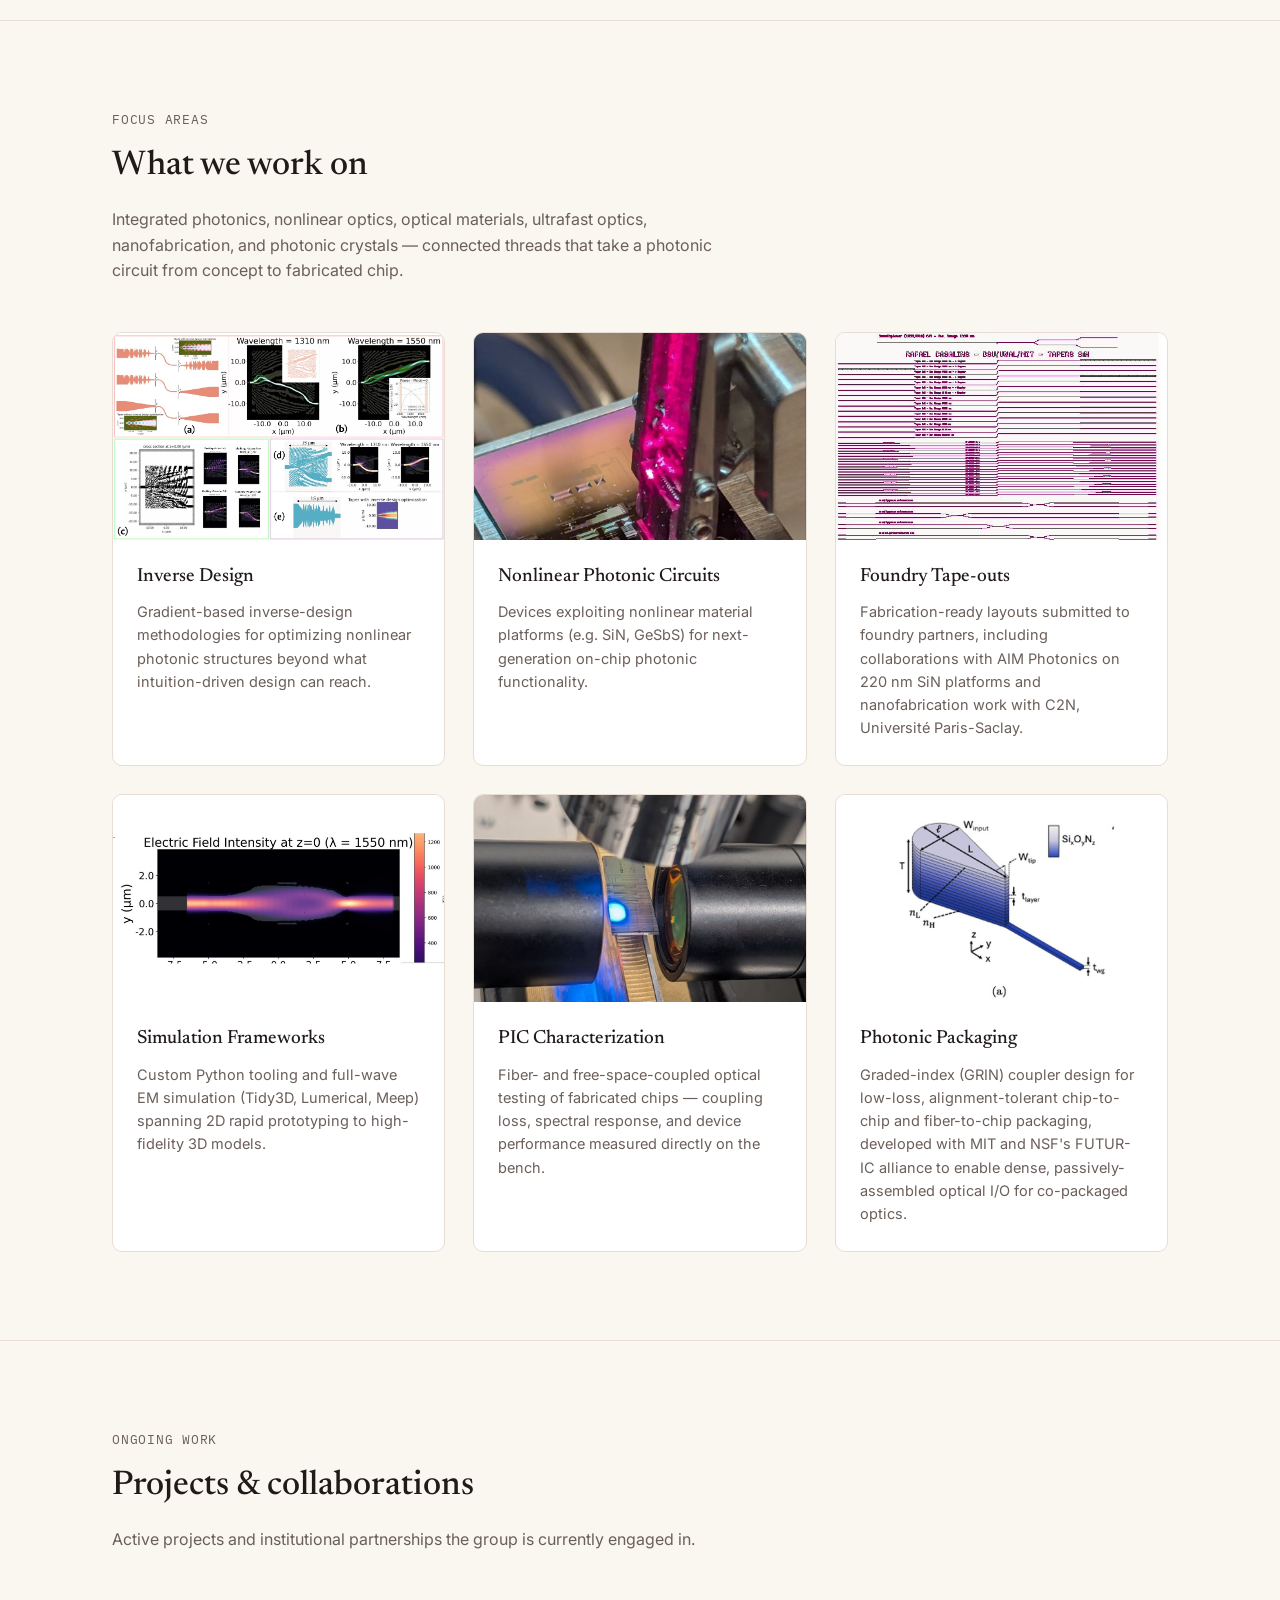
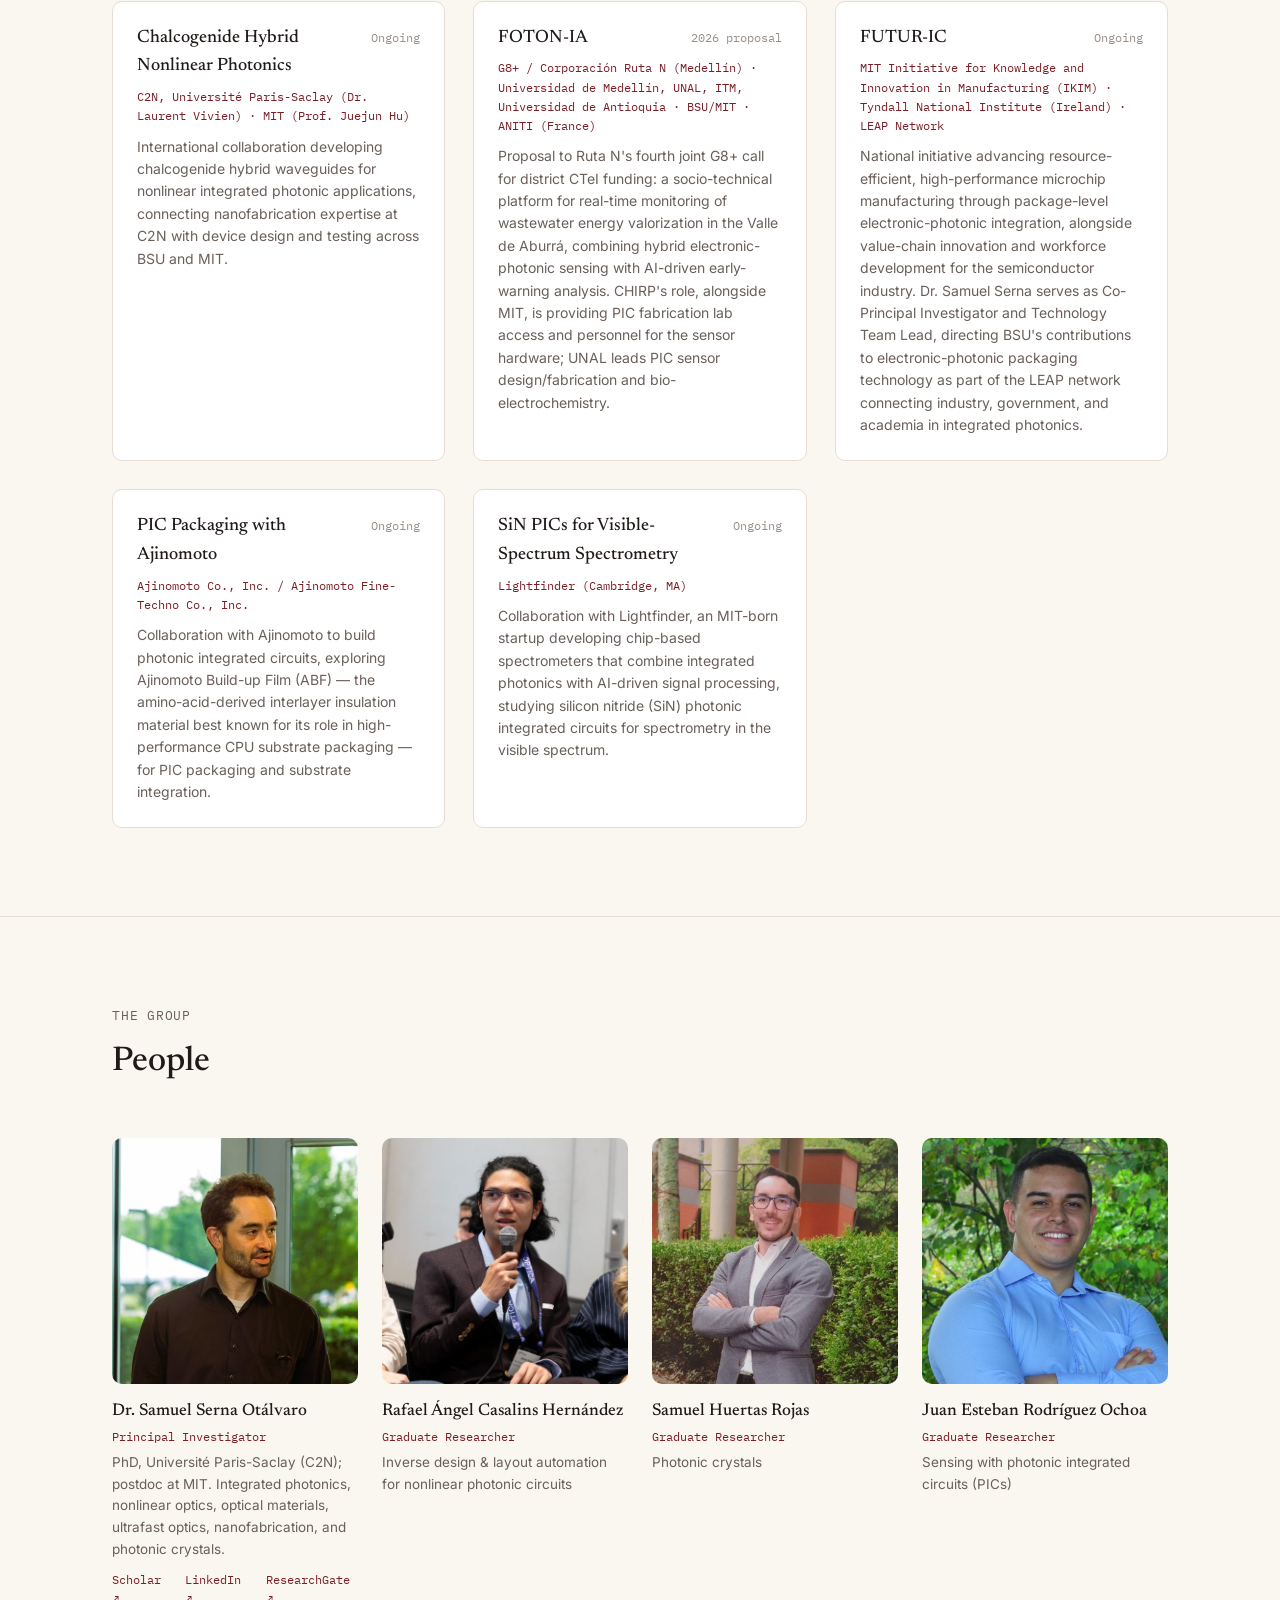
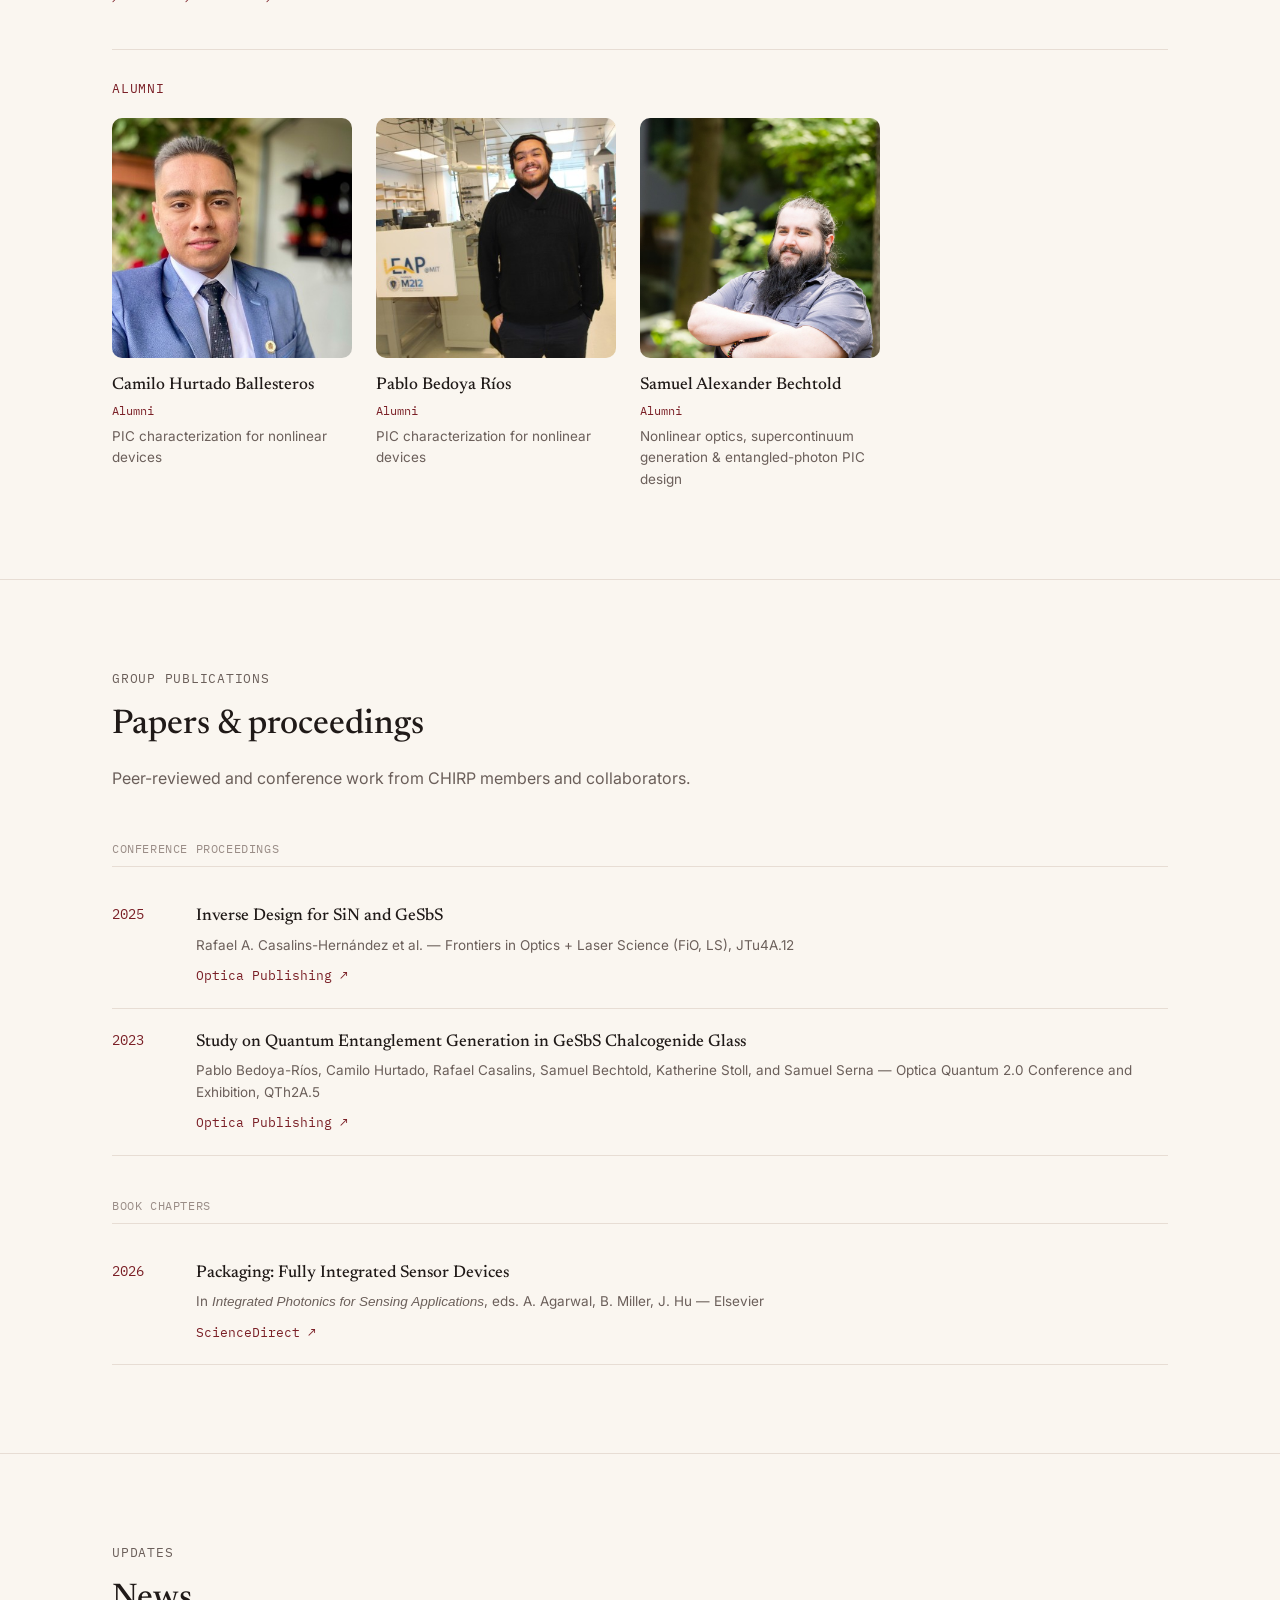
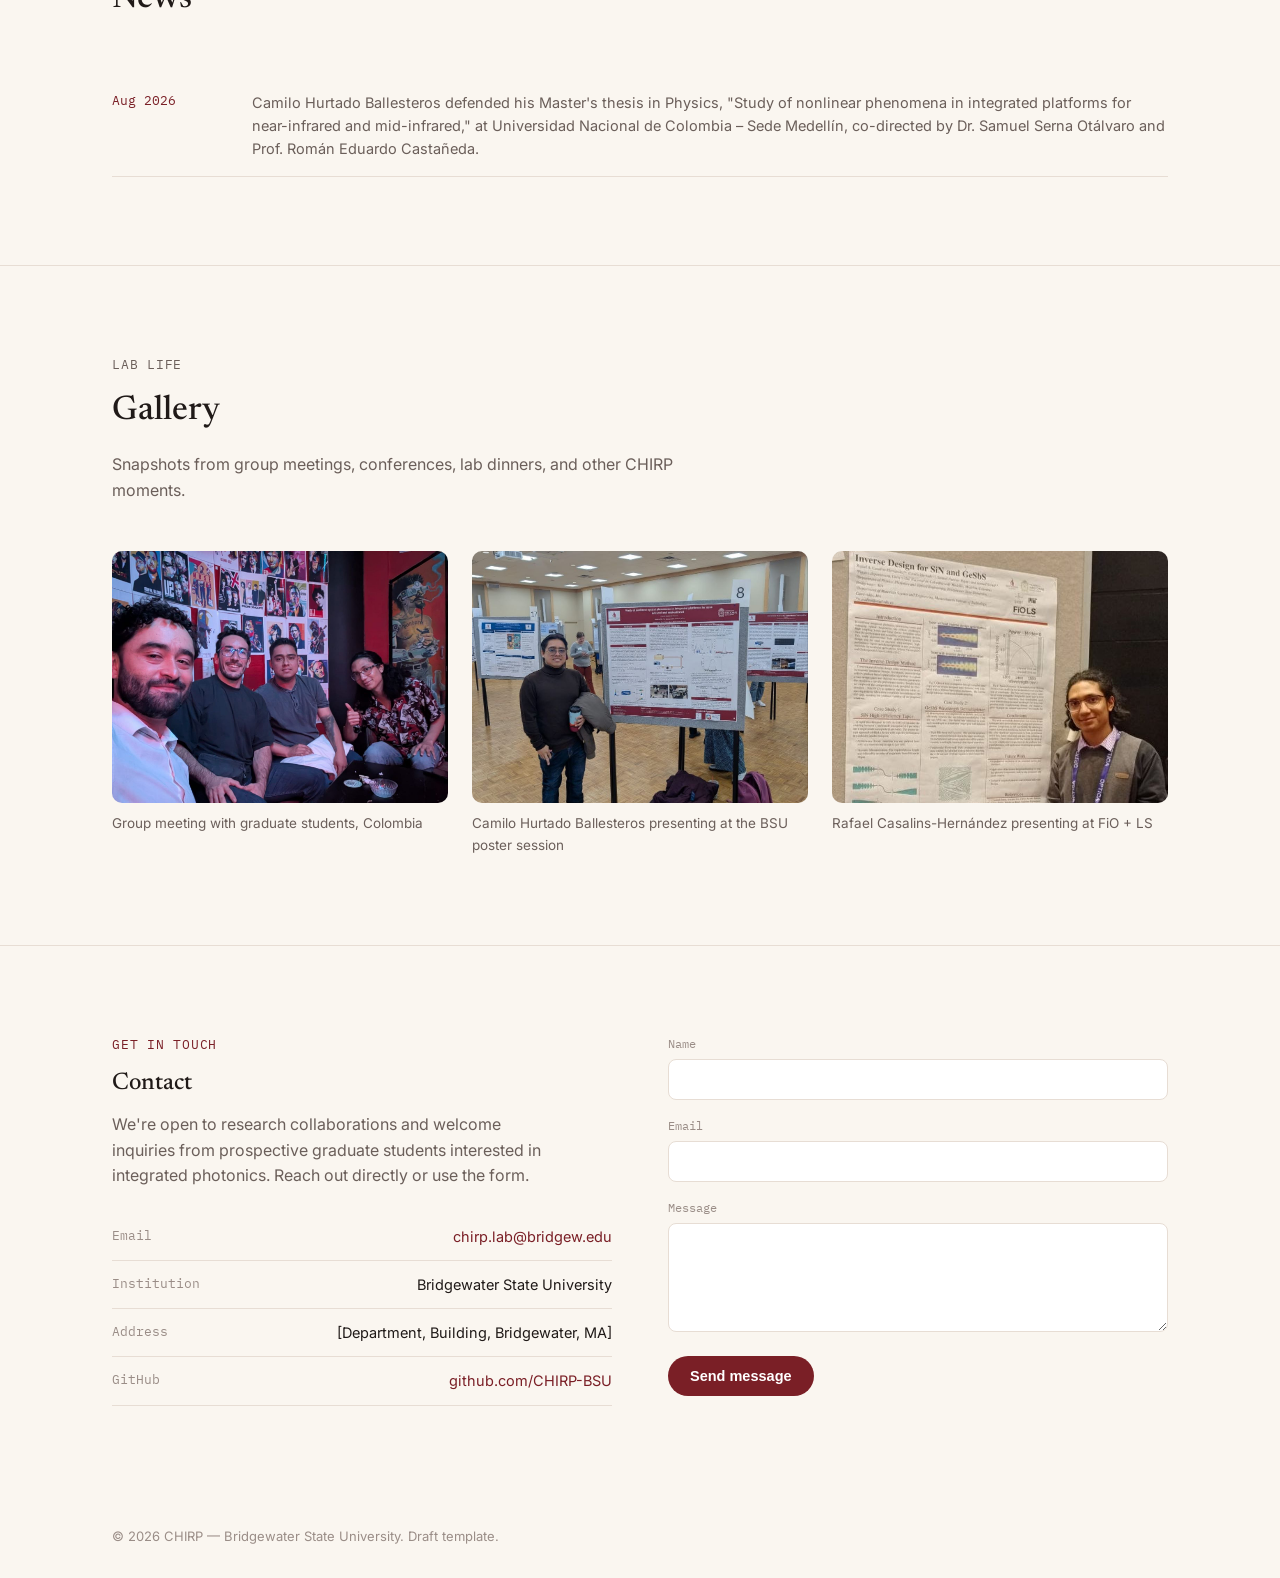
==== commit 33a37e60: "Focus areas update" ====
--- a/index.html
+++ b/index.html
@@ -220,6 +220,18 @@
               spectral response, and device performance measured directly on the bench.</p>
           </div>
         </div>
+
+        <div class="card">
+          <div class="card-image">
+            <img src="assets/ResearchPhotonicPackagingGRIN.jpg" alt="Schematic of a graded-index (GRIN) coupler for chip-to-chip and fiber-to-chip photonic packaging" loading="lazy">
+          </div>
+          <div class="card-body">
+            <h3>Photonic Packaging</h3>
+            <p>Graded-index (GRIN) coupler design for low-loss, alignment-tolerant chip-to-chip and
+              fiber-to-chip packaging, developed with MIT and NSF's FUTUR-IC alliance to enable
+              dense, passively-assembled optical I/O for co-packaged optics.</p>
+          </div>
+        </div>
       </div>
     </div>
   </section>
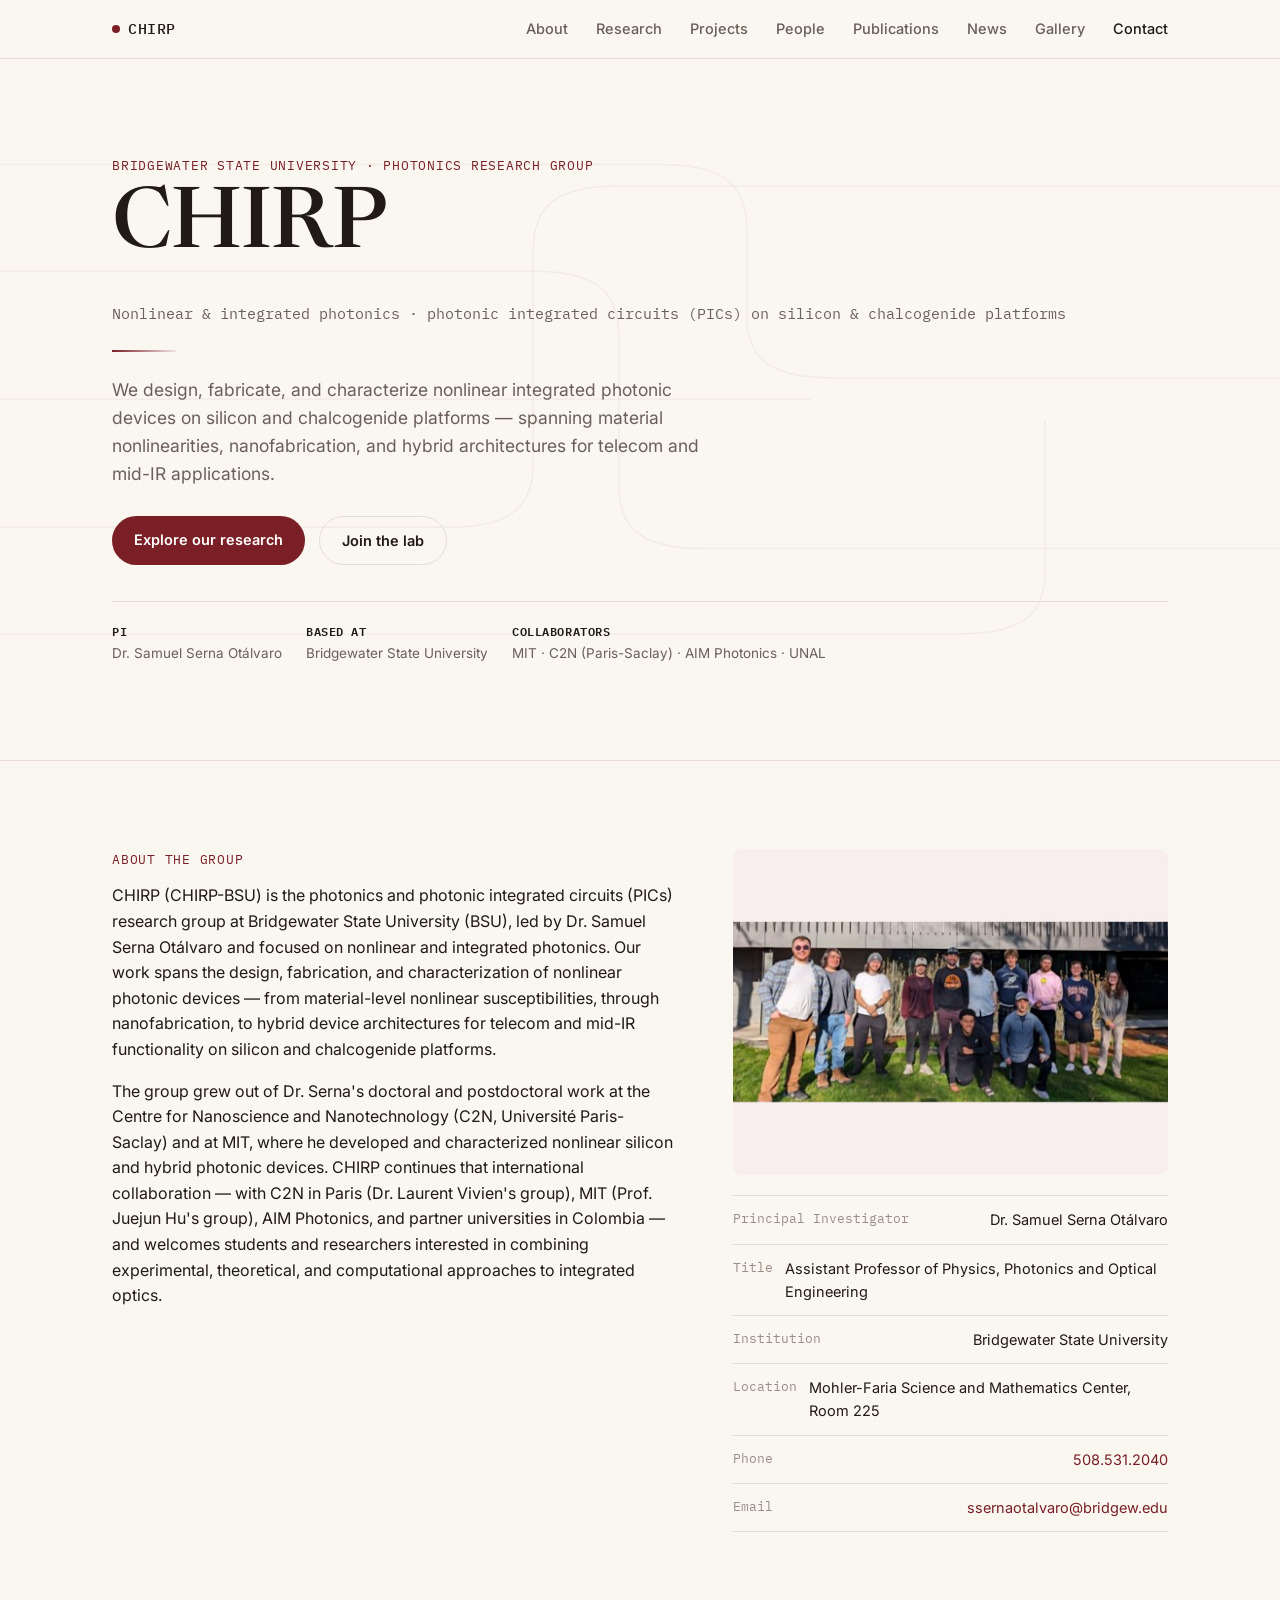
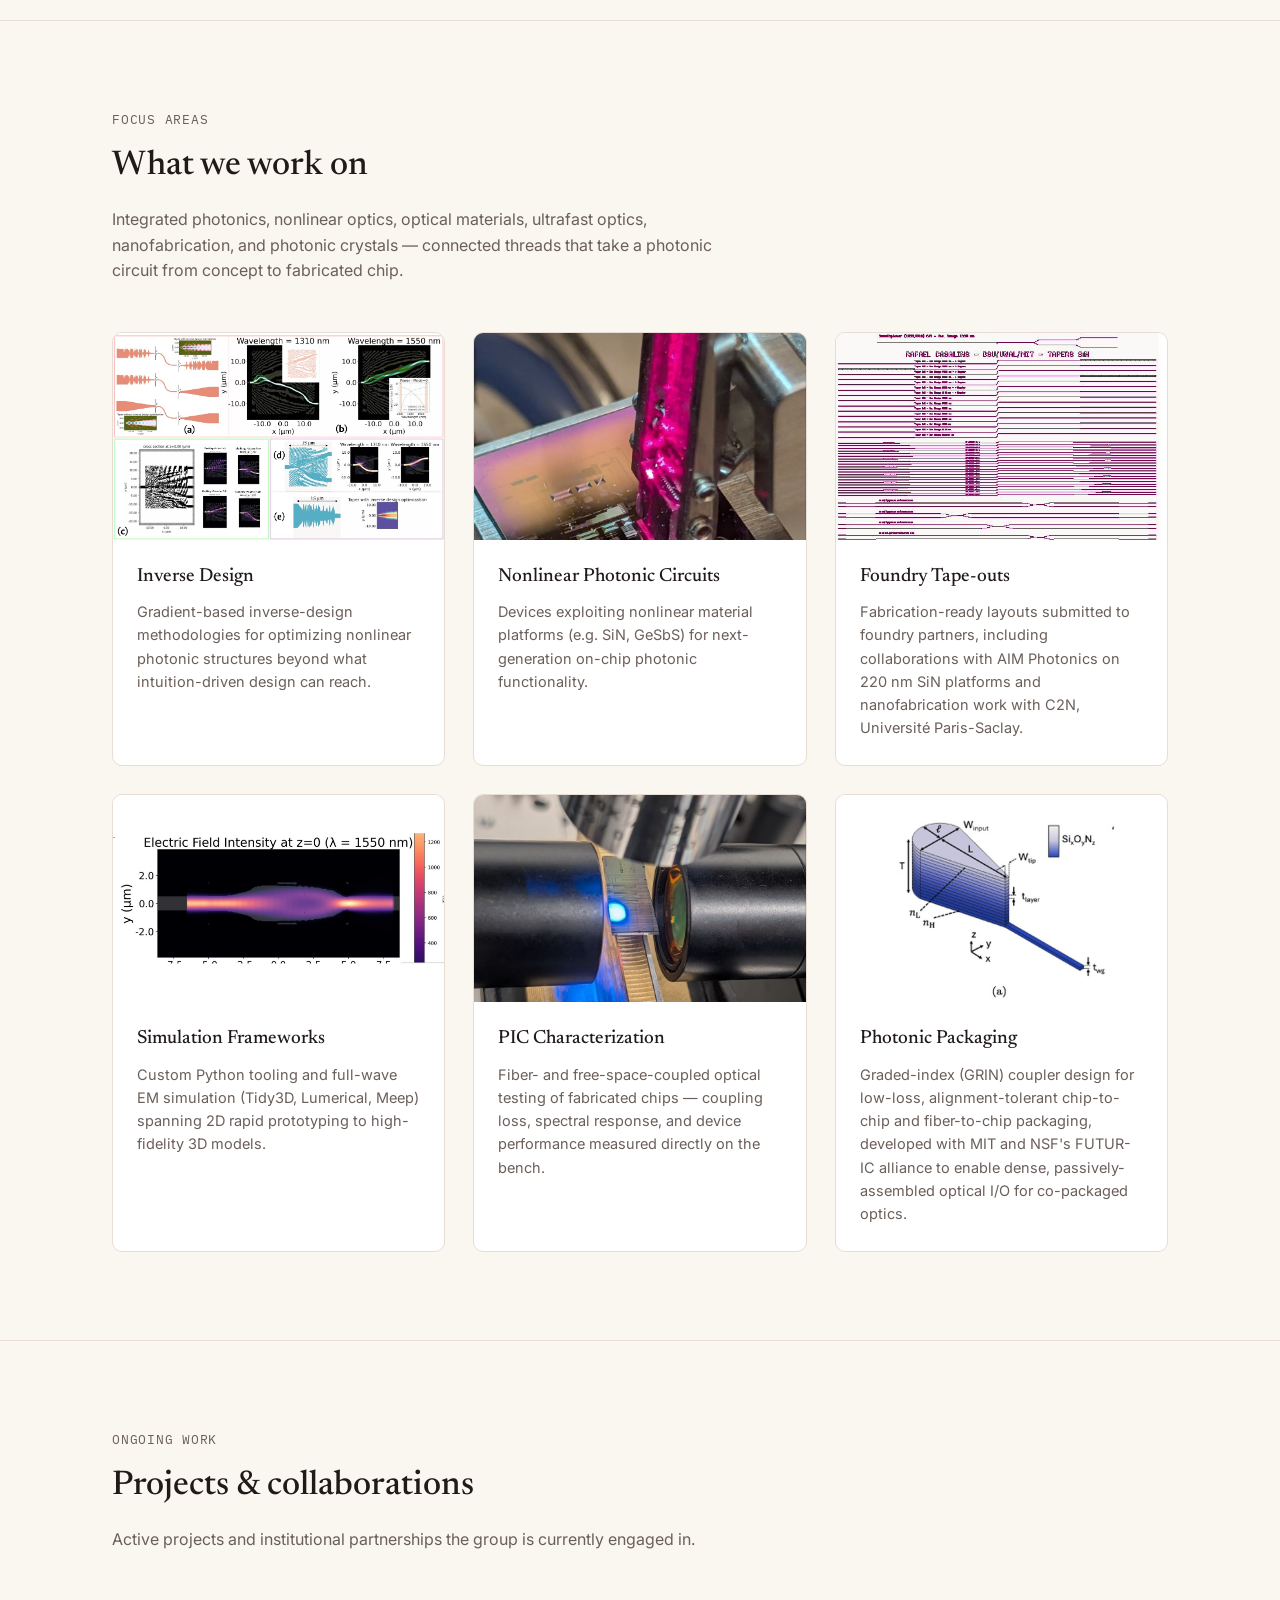
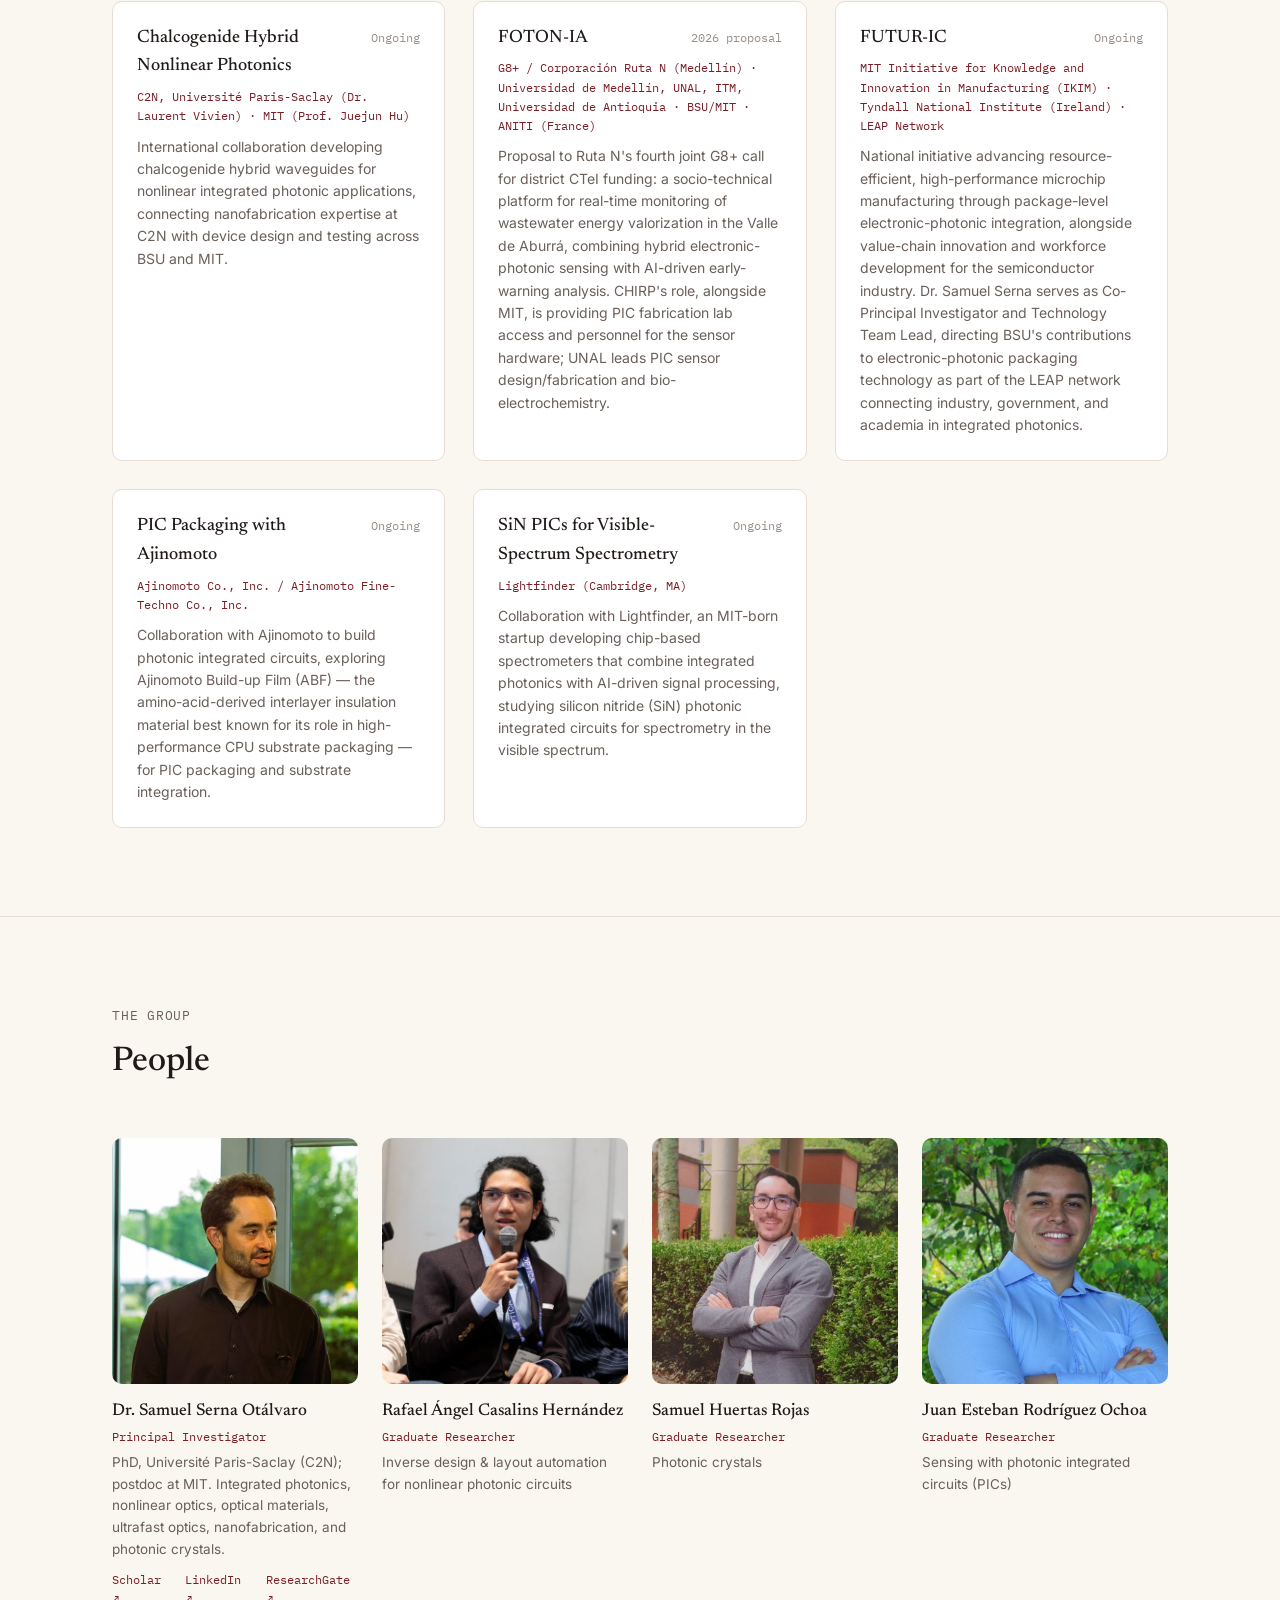
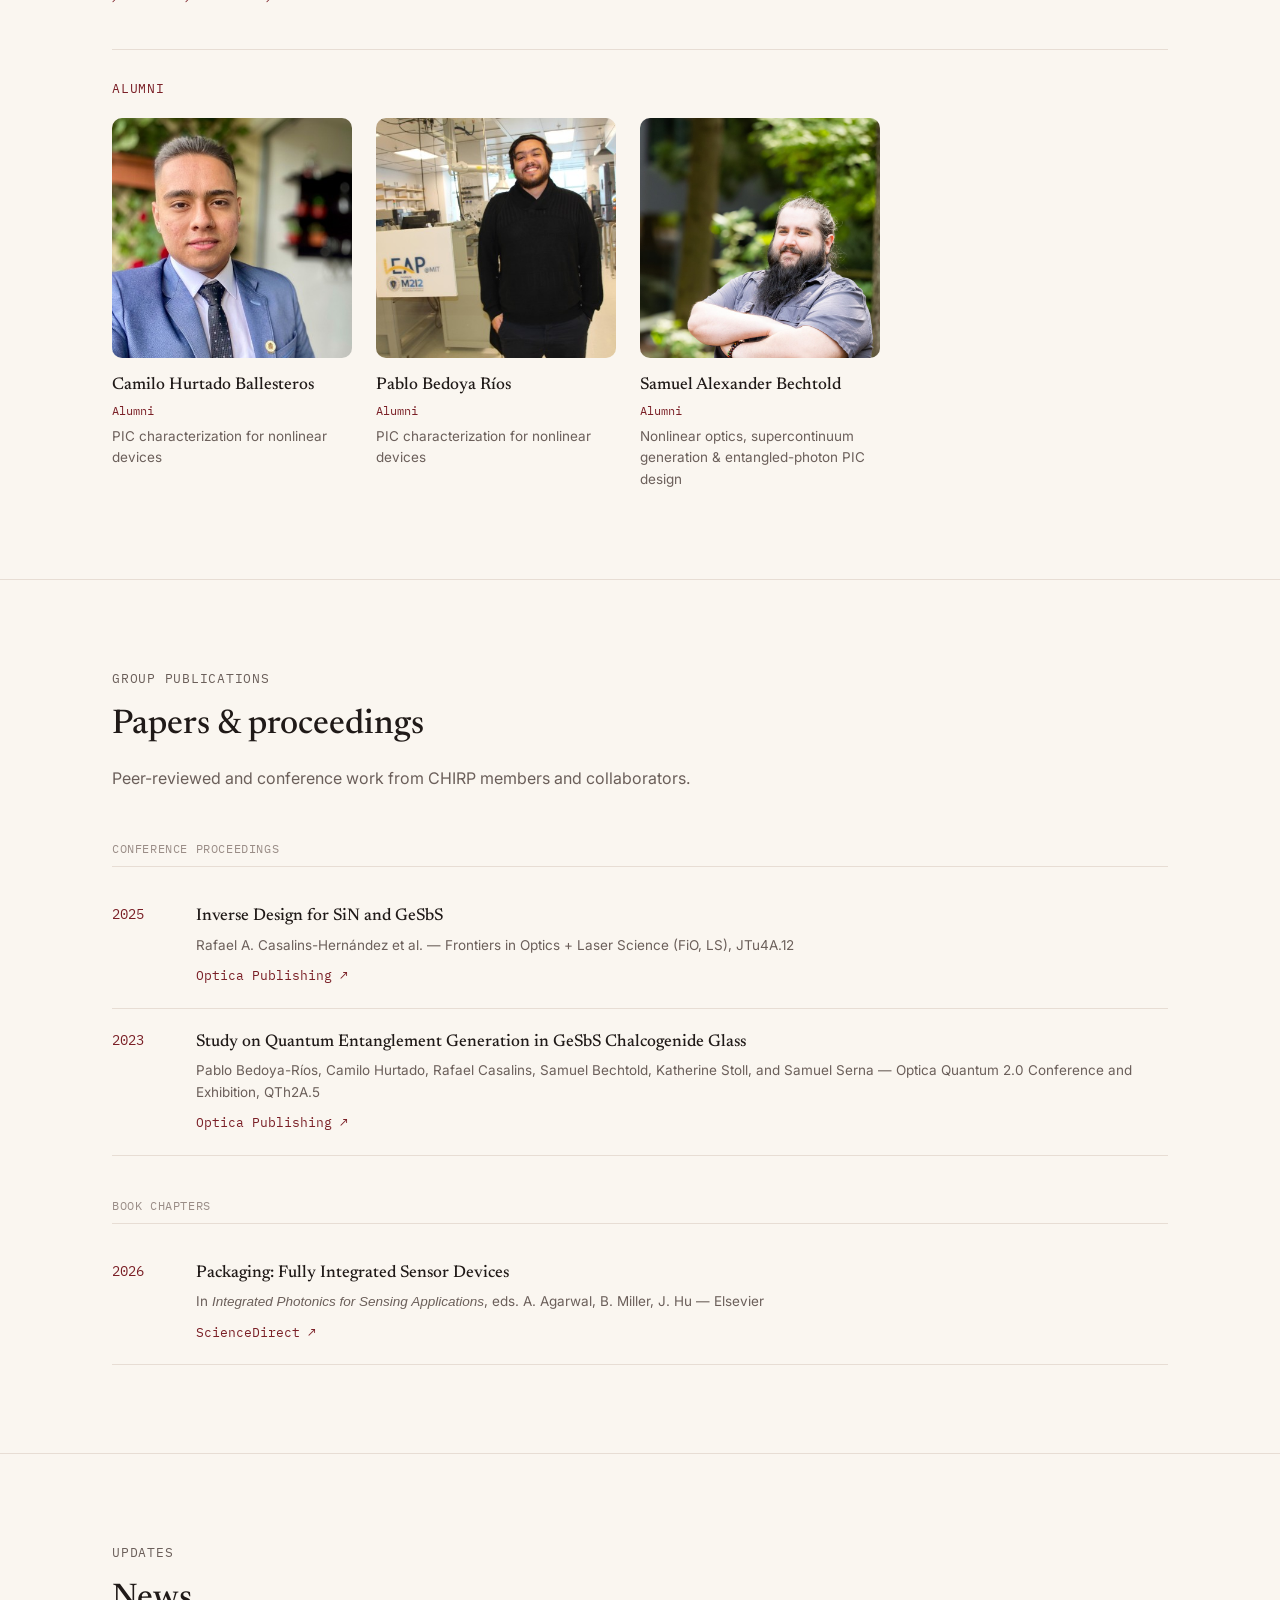
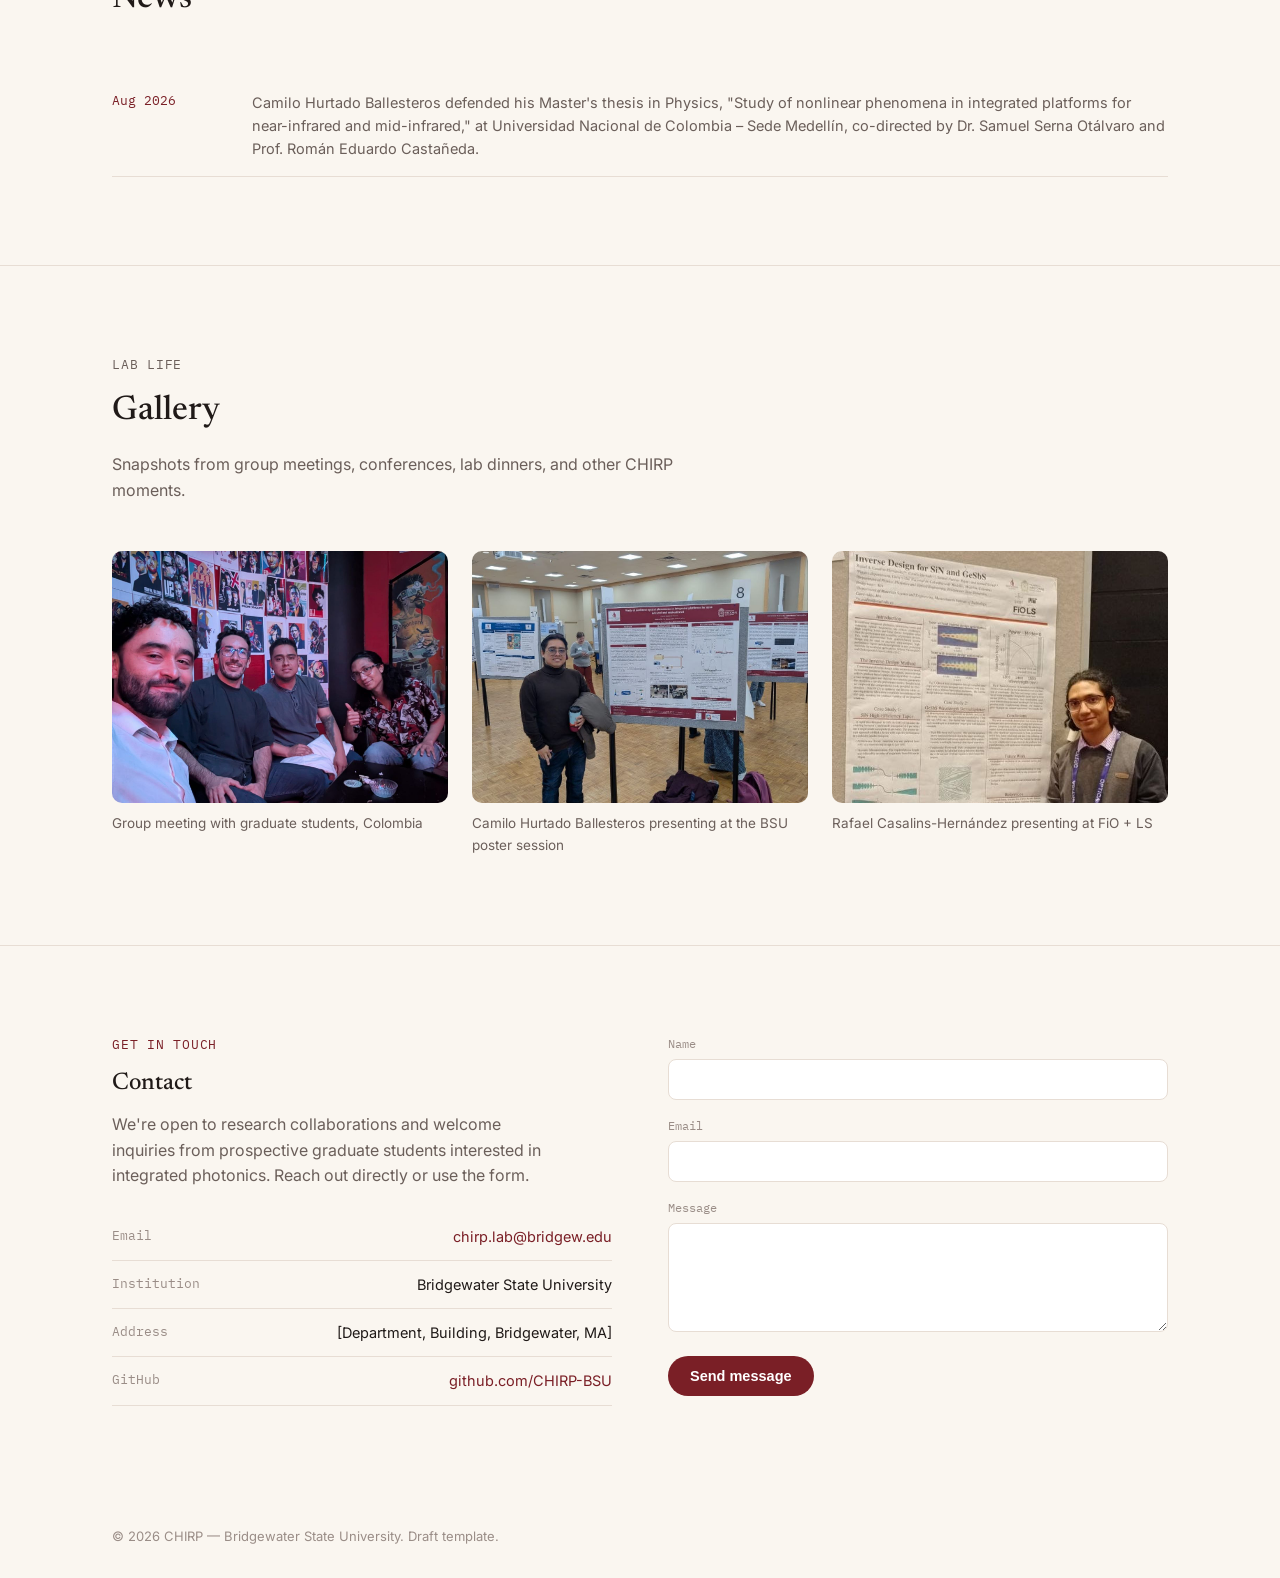
==== commit 8c61dc52: "Group photo" ====
--- a/index.html
+++ b/index.html
@@ -139,8 +139,8 @@
           theoretical, and computational approaches to integrated optics.</p>
       </div>
       <div>
-        <div class="monogram placeholder-box">
-          <span>[Lab photo placeholder]</span>
+        <div class="monogram">
+          <img src="assets/AboutLabGroupPhoto.jpg" alt="CHIRP research group members outside the Bridgewater State University science building" loading="lazy" style="width:100%; display:block;">
         </div>
         <ul class="fact-list">
           <li><span>Principal Investigator</span> <span>Dr. Samuel Serna Otálvaro</span></li>
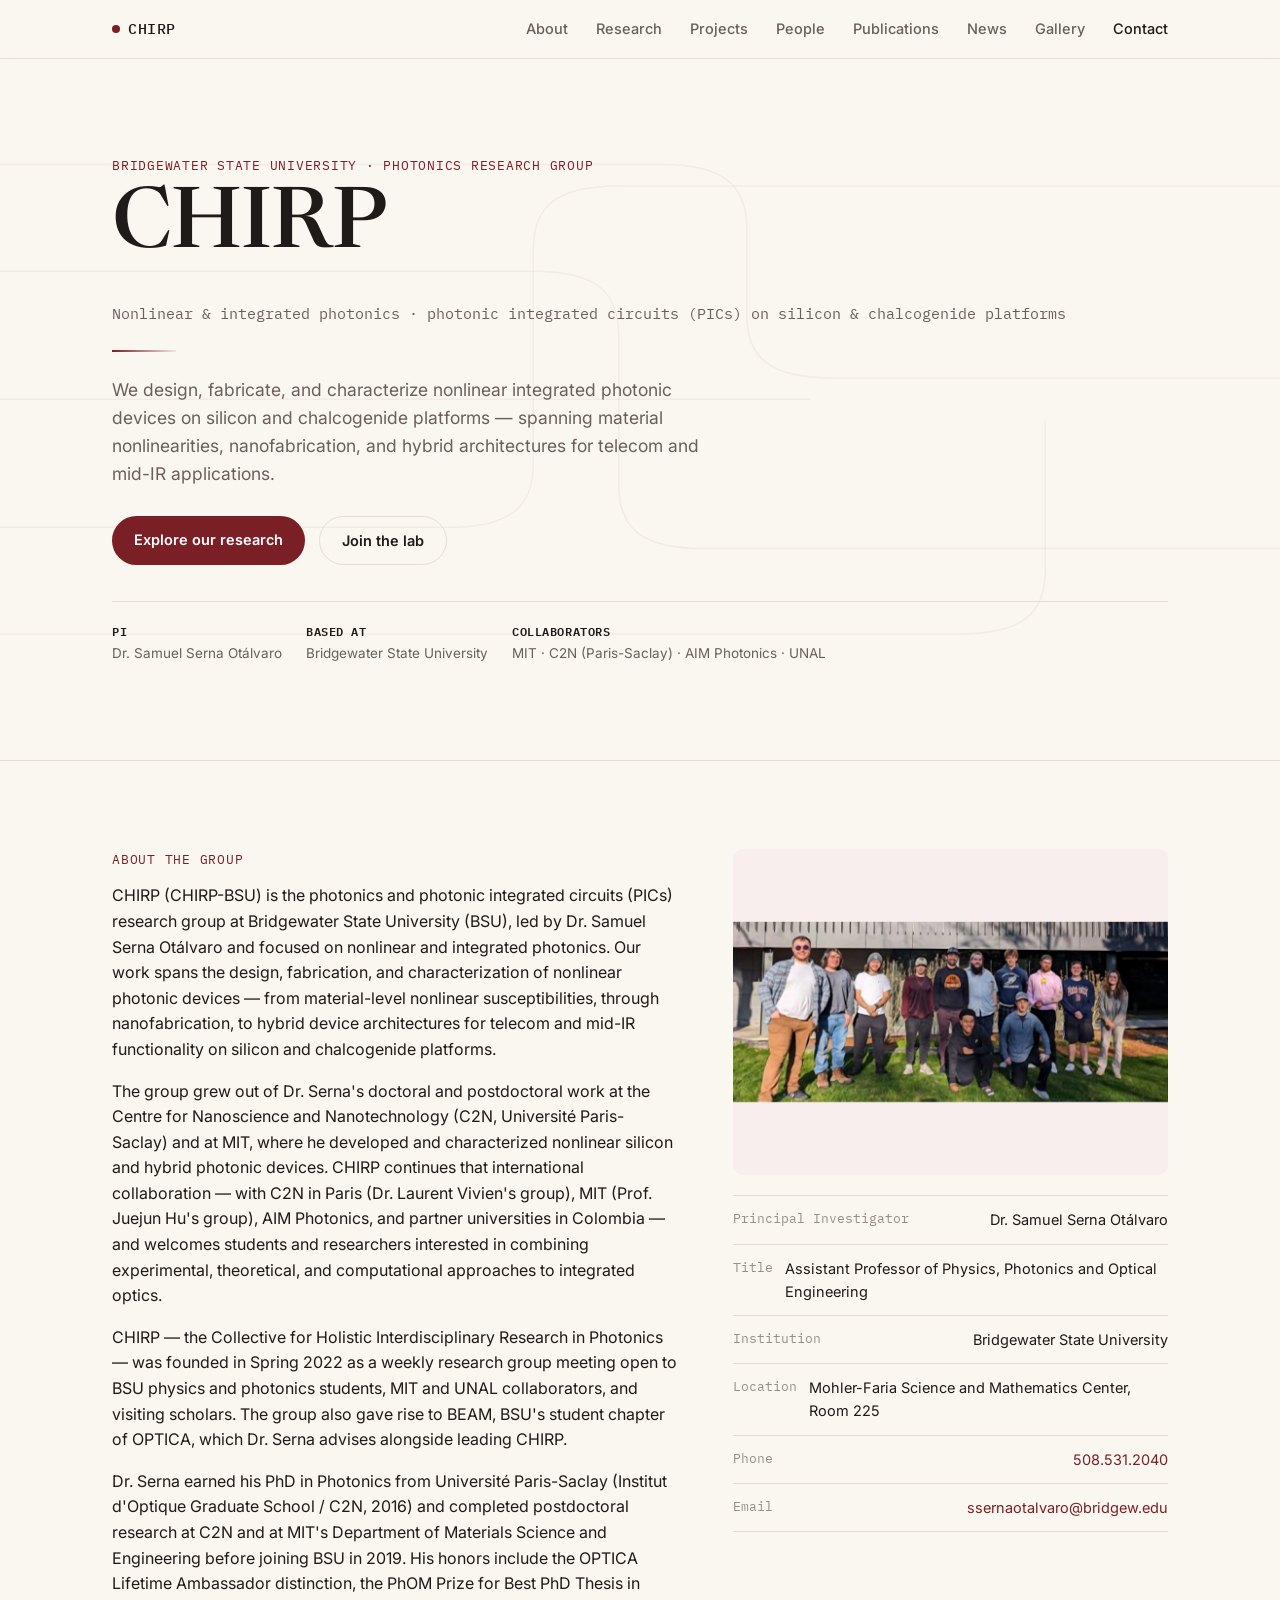
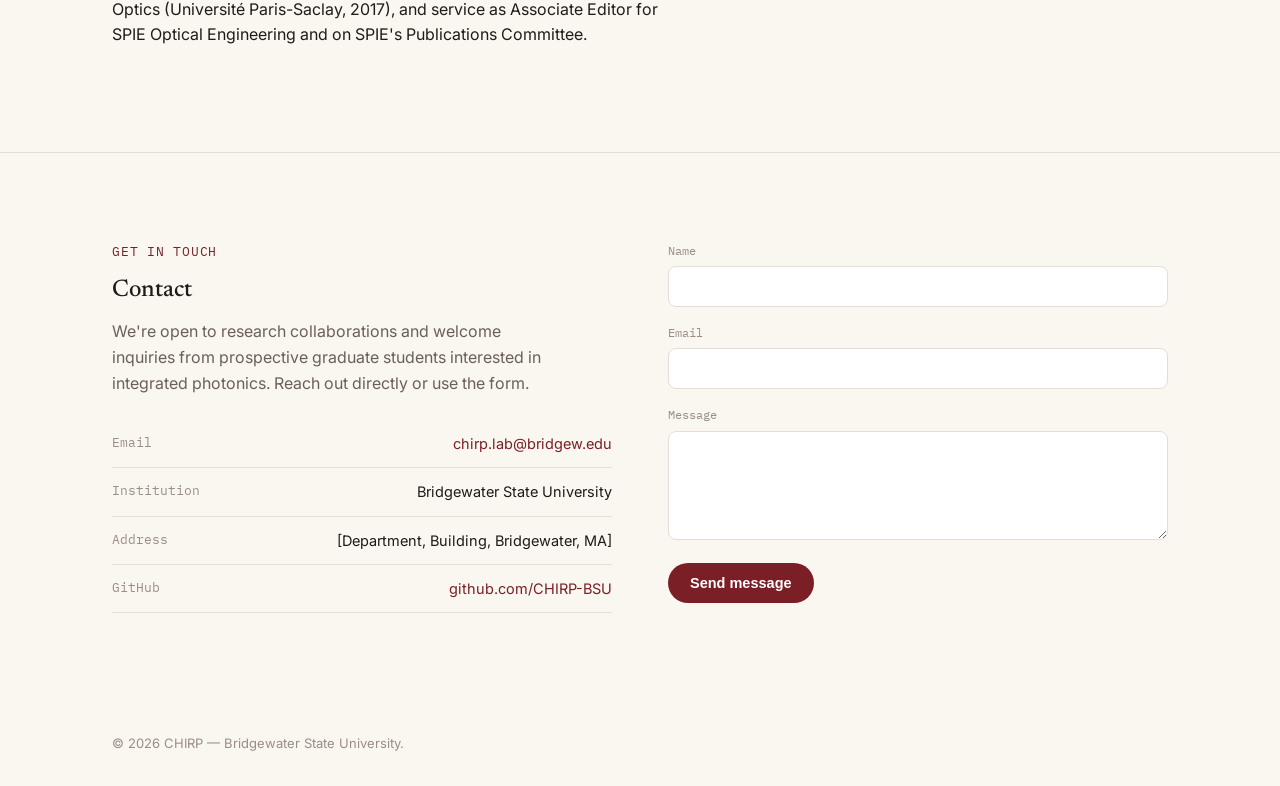
==== commit 9b7310f1: "section division" ====
--- a/index.html
+++ b/index.html
@@ -10,13 +10,13 @@
 <!-- Open Graph / social -->
 <meta property="og:type" content="website">
 <meta property="og:site_name" content="CHIRP — Bridgewater State University">
-<meta property="og:title" content="CHIRP — Bridgewater State University Photonics & Photonic Integrated Circuits Research Group">
-<meta property="og:description" content="The Samuel Serna research group at Bridgewater State University: nonlinear and integrated photonics, inverse design, and fabrication-ready photonic integrated circuits (PICs).">
+<meta property="og:title" content="CHIRP — Bridgewater State University Photonics &amp; Photonic Integrated Circuits (PICs) Research Group">
+<meta property="og:description" content="CHIRP (CHIRP-BSU) is the Samuel Serna research group at Bridgewater State University, developing nonlinear and integrated photonics — inverse design and fabrication-ready photonic integrated circuits (PICs) on silicon and chalcogenide platforms.">
 <meta property="og:url" content="https://chirp-bsu.github.io/">
 <meta property="og:image" content="https://chirp-bsu.github.io/assets/PICFabricationGDSSchematic_CHIRP.png">
 <meta name="twitter:card" content="summary_large_image">
-<meta name="twitter:title" content="CHIRP — Bridgewater State University Photonics & PICs Research Group">
-<meta name="twitter:description" content="The Samuel Serna research group at Bridgewater State University: nonlinear and integrated photonics, inverse design, and photonic integrated circuits (PICs).">
+<meta name="twitter:title" content="CHIRP — Bridgewater State University Photonics &amp; Photonic Integrated Circuits (PICs) Research Group">
+<meta name="twitter:description" content="CHIRP (CHIRP-BSU) is the Samuel Serna research group at Bridgewater State University, developing nonlinear and integrated photonics — inverse design and fabrication-ready photonic integrated circuits (PICs) on silicon and chalcogenide platforms.">
 <meta name="twitter:image" content="https://chirp-bsu.github.io/assets/PICFabricationGDSSchematic_CHIRP.png">
 
 <link rel="preconnect" href="https://fonts.googleapis.com">
@@ -70,15 +70,15 @@
 
 <nav class="nav">
   <div class="nav-inner">
-    <a href="#" class="nav-mark"><span class="dot"></span> CHIRP</a>
+    <a href="index.html" class="nav-mark"><span class="dot"></span> CHIRP</a>
     <ul class="nav-links" id="navLinks">
       <li><a href="#about">About</a></li>
-      <li><a href="#research">Research</a></li>
-      <li><a href="#projects">Projects</a></li>
-      <li><a href="#people">People</a></li>
-      <li><a href="#publications">Publications</a></li>
-      <li><a href="#news">News</a></li>
-      <li><a href="#gallery">Gallery</a></li>
+      <li><a href="research.html">Research</a></li>
+      <li><a href="projects.html">Projects</a></li>
+      <li><a href="people.html">People</a></li>
+      <li><a href="publications.html">Publications</a></li>
+      <li><a href="news.html">News</a></li>
+      <li><a href="gallery.html">Gallery</a></li>
       <li><a href="#contact">Contact</a></li>
     </ul>
     <button class="nav-toggle" id="navToggle" aria-label="Toggle menu" aria-expanded="false">☰</button>
@@ -107,7 +107,7 @@
       devices on silicon and chalcogenide platforms — spanning material nonlinearities,
       nanofabrication, and hybrid architectures for telecom and mid-IR applications.</p>
     <div class="hero-actions">
-      <a href="#research" class="btn btn-primary">Explore our research</a>
+      <a href="research.html" class="btn btn-primary">Explore our research</a>
       <a href="#contact" class="btn btn-ghost">Join the lab</a>
     </div>
     <div class="hero-meta">
@@ -137,6 +137,17 @@
           group), MIT (Prof. Juejun Hu's group), AIM Photonics, and partner universities in
           Colombia — and welcomes students and researchers interested in combining experimental,
           theoretical, and computational approaches to integrated optics.</p>
+        <p>CHIRP — the Collective for Holistic Interdisciplinary Research in Photonics — was
+          founded in Spring 2022 as a weekly research group meeting open to BSU physics and
+          photonics students, MIT and UNAL collaborators, and visiting scholars. The group also
+          gave rise to BEAM, BSU's student chapter of OPTICA, which Dr. Serna advises alongside
+          leading CHIRP.</p>
+        <p>Dr. Serna earned his PhD in Photonics from Université Paris-Saclay (Institut d'Optique
+          Graduate School / C2N, 2016) and completed postdoctoral research at C2N and at MIT's
+          Department of Materials Science and Engineering before joining BSU in 2019. His honors
+          include the OPTICA Lifetime Ambassador distinction, the PhOM Prize for Best PhD Thesis
+          in Optics (Université Paris-Saclay, 2017), and service as Associate Editor for SPIE
+          Optical Engineering and on SPIE's Publications Committee.</p>
       </div>
       <div>
         <div class="monogram">
@@ -150,328 +161,6 @@
           <li><span>Phone</span> <a href="tel:5085312040">508.531.2040</a></li>
           <li><span>Email</span> <a href="mailto:ssernaotalvaro@bridgew.edu">ssernaotalvaro@bridgew.edu</a></li>
         </ul>
-      </div>
-    </div>
-  </section>
-
-  <section id="research">
-    <div class="wrap">
-      <div class="section-head">
-        <p class="eyebrow">Focus areas</p>
-        <h2>What we work on</h2>
-        <p>Integrated photonics, nonlinear optics, optical materials, ultrafast optics,
-          nanofabrication, and photonic crystals — connected threads that take a photonic
-          circuit from concept to fabricated chip.</p>
-      </div>
-
-      <div class="card-grid">
-        <div class="card">
-          <div class="card-image">
-            <img src="assets/ResearchInverseDesignResults.jpg" alt="Inverse-designed taper simulation results comparing tapers with and without inverse-design optimization at 1310 nm and 1550 nm" loading="lazy">
-          </div>
-          <div class="card-body">
-            <h3>Inverse Design</h3>
-            <p>Gradient-based inverse-design methodologies for optimizing nonlinear photonic
-              structures beyond what intuition-driven design can reach.</p>
-          </div>
-        </div>
-
-        <div class="card">
-          <div class="card-image">
-            <img src="assets/NonlinearPhotonicCircuitsPhoto.jpg" alt="Fiber array coupling laser light into a nonlinear photonic chip on the test bench" loading="lazy">
-          </div>
-          <div class="card-body">
-            <h3>Nonlinear Photonic Circuits</h3>
-            <p>Devices exploiting nonlinear material platforms (e.g. SiN, GeSbS) for next-generation
-              on-chip photonic functionality.</p>
-          </div>
-        </div>
-
-        <div class="card">
-          <div class="card-image">
-            <img src="assets/PICFabricationGDSSchematic_CHIRP.png" alt="Fabrication-ready GDS schematic for a CHIRP nonlinear photonic circuit tape-out" loading="lazy">
-          </div>
-          <div class="card-body">
-            <h3>Foundry Tape-outs</h3>
-            <p>Fabrication-ready layouts submitted to foundry partners, including collaborations
-              with AIM Photonics on 220&nbsp;nm SiN platforms and nanofabrication work with C2N,
-              Université Paris-Saclay.</p>
-          </div>
-        </div>
-
-        <div class="card">
-          <div class="card-image">
-            <img src="assets/SimulationFrameworksEField.jpg" alt="Simulated electric field intensity profile of a photonic waveguide device at 1550 nm" loading="lazy">
-          </div>
-          <div class="card-body">
-            <h3>Simulation Frameworks</h3>
-            <p>Custom Python tooling and full-wave EM simulation (Tidy3D, Lumerical, Meep) spanning
-              2D rapid prototyping to high-fidelity 3D models.</p>
-          </div>
-        </div>
-
-        <div class="card">
-          <div class="card-image">
-            <img src="assets/PICCharacterizationSetup.jpg" alt="Fiber-coupled characterization of a photonic integrated circuit under a microscope objective, showing visible light coupling into the chip" loading="lazy">
-          </div>
-          <div class="card-body">
-            <h3>PIC Characterization</h3>
-            <p>Fiber- and free-space-coupled optical testing of fabricated chips — coupling loss,
-              spectral response, and device performance measured directly on the bench.</p>
-          </div>
-        </div>
-
-        <div class="card">
-          <div class="card-image">
-            <img src="assets/ResearchPhotonicPackagingGRIN.jpg" alt="Schematic of a graded-index (GRIN) coupler for chip-to-chip and fiber-to-chip photonic packaging" loading="lazy">
-          </div>
-          <div class="card-body">
-            <h3>Photonic Packaging</h3>
-            <p>Graded-index (GRIN) coupler design for low-loss, alignment-tolerant chip-to-chip and
-              fiber-to-chip packaging, developed with MIT and NSF's FUTUR-IC alliance to enable
-              dense, passively-assembled optical I/O for co-packaged optics.</p>
-          </div>
-        </div>
-      </div>
-    </div>
-  </section>
-
-  <section id="projects">
-    <div class="wrap">
-      <div class="section-head">
-        <p class="eyebrow">Ongoing work</p>
-        <h2>Projects &amp; collaborations</h2>
-        <p>Active projects and institutional partnerships the group is currently engaged in.</p>
-      </div>
-
-      <div class="card-grid projects-grid">
-        <div class="card project-card">
-          <div class="card-top">
-            <h3>Chalcogenide Hybrid Nonlinear Photonics</h3>
-            <span class="card-period">Ongoing</span>
-          </div>
-          <p class="card-tag">C2N, Université Paris-Saclay (Dr. Laurent Vivien) · MIT (Prof. Juejun Hu)</p>
-          <p>International collaboration developing chalcogenide hybrid waveguides for nonlinear
-            integrated photonic applications, connecting nanofabrication expertise at C2N with
-            device design and testing across BSU and MIT.</p>
-        </div>
-
-        <div class="card project-card">
-          <div class="card-top">
-            <h3>FOTON-IA</h3>
-            <span class="card-period">2026 proposal</span>
-          </div>
-          <p class="card-tag">G8+ / Corporación Ruta N (Medellín) · Universidad de Medellín, UNAL, ITM, Universidad de Antioquia · BSU/MIT · ANITI (France)</p>
-          <p>Proposal to Ruta N's fourth joint G8+ call for district CTeI funding: a socio-technical
-            platform for real-time monitoring of wastewater energy valorization in the Valle de
-            Aburrá, combining hybrid electronic-photonic sensing with AI-driven early-warning
-            analysis. CHIRP's role, alongside MIT, is providing PIC fabrication lab access and
-            personnel for the sensor hardware; UNAL leads PIC sensor design/fabrication and
-            bio-electrochemistry.</p>
-        </div>
-
-        <div class="card project-card">
-          <div class="card-top">
-            <h3>FUTUR-IC</h3>
-            <span class="card-period">Ongoing</span>
-          </div>
-          <p class="card-tag">MIT Initiative for Knowledge and Innovation in Manufacturing (IKIM) · Tyndall National Institute (Ireland) · LEAP Network</p>
-          <p>National initiative advancing resource-efficient, high-performance microchip manufacturing
-            through package-level electronic-photonic integration, alongside value-chain innovation
-            and workforce development for the semiconductor industry. Dr. Samuel Serna serves as
-            Co-Principal Investigator and Technology Team Lead, directing BSU's contributions to
-            electronic-photonic packaging technology as part of the LEAP network connecting industry,
-            government, and academia in integrated photonics.</p>
-        </div>
-
-        <div class="card project-card">
-          <div class="card-top">
-            <h3>PIC Packaging with Ajinomoto</h3>
-            <span class="card-period">Ongoing</span>
-          </div>
-          <p class="card-tag">Ajinomoto Co., Inc. / Ajinomoto Fine-Techno Co., Inc.</p>
-          <p>Collaboration with Ajinomoto to build photonic integrated circuits, exploring Ajinomoto
-            Build-up Film (ABF) — the amino-acid-derived interlayer insulation material best known
-            for its role in high-performance CPU substrate packaging — for PIC packaging and
-            substrate integration.</p>
-        </div>
-
-        <div class="card project-card">
-          <div class="card-top">
-            <h3>SiN PICs for Visible-Spectrum Spectrometry</h3>
-            <span class="card-period">Ongoing</span>
-          </div>
-          <p class="card-tag">Lightfinder (Cambridge, MA)</p>
-          <p>Collaboration with Lightfinder, an MIT-born startup developing chip-based spectrometers
-            that combine integrated photonics with AI-driven signal processing, studying silicon
-            nitride (SiN) photonic integrated circuits for spectrometry in the visible spectrum.</p>
-        </div>
-      </div>
-    </div>
-  </section>
-
-  <section id="people">
-    <div class="wrap">
-      <div class="section-head">
-        <p class="eyebrow">The group</p>
-        <h2>People</h2>
-      </div>
-
-      <div class="people-grid">
-        <div class="person-card pi-card">
-          <div class="person-photo"><img src="assets/SamuelSerna.jpeg" alt="Dr. Samuel Serna Otálvaro" loading="lazy"></div>
-          <h3>Dr. Samuel Serna Otálvaro</h3>
-          <p class="person-role">Principal Investigator</p>
-          <p class="person-focus">PhD, Université Paris-Saclay (C2N); postdoc at MIT. Integrated
-            photonics, nonlinear optics, optical materials, ultrafast optics, nanofabrication,
-            and photonic crystals.</p>
-          <div class="person-links">
-            <a href="https://scholar.google.com/citations?user=Fi1uhxkAAAAJ&hl=fr" target="_blank" rel="noopener">Scholar ↗</a>
-            <a href="https://www.linkedin.com/in/samuel-felipe-serna-otalvaro-3a182439/" target="_blank" rel="noopener">LinkedIn ↗</a>
-            <a href="https://www.researchgate.net/profile/Samuel_Serna" target="_blank" rel="noopener">ResearchGate ↗</a>
-          </div>
-        </div>
-
-        <div class="person-card">
-          <div class="person-photo"><img src="assets/RafaelAngelCasalinsHernandez.jpg" alt="Rafael Ángel Casalins Hernández" loading="lazy"></div>
-          <h3>Rafael Ángel Casalins Hernández</h3>
-          <p class="person-role">Graduate Researcher</p>
-          <p class="person-focus">Inverse design &amp; layout automation for nonlinear photonic circuits</p>
-        </div>
-
-        <div class="person-card">
-          <div class="person-photo"><img src="assets/SamuelHuertasRojas.jpeg" alt="Samuel Huertas Rojas" loading="lazy"></div>
-          <h3>Samuel Huertas Rojas</h3>
-          <p class="person-role">Graduate Researcher</p>
-          <p class="person-focus">Photonic crystals</p>
-        </div>
-
-        <div class="person-card">
-          <div class="person-photo"><img src="assets/JuanEstebanRodriguezOchoa.jpeg" alt="Juan Esteban Rodríguez Ochoa" loading="lazy"></div>
-          <h3>Juan Esteban Rodríguez Ochoa</h3>
-          <p class="person-role">Graduate Researcher</p>
-          <p class="person-focus">Sensing with photonic integrated circuits (PICs)</p>
-        </div>
-      </div>
-
-      <div class="alumni-note">
-        <p class="eyebrow" style="margin-bottom:20px;">Alumni</p>
-        <div class="people-grid alumni-grid">
-          <div class="person-card">
-            <div class="person-photo"><img src="assets/CamiloHurtadoBallesteros.jpeg" alt="Camilo Hurtado Ballesteros" loading="lazy"></div>
-            <h3>Camilo Hurtado Ballesteros</h3>
-            <p class="person-role">Alumni</p>
-            <p class="person-focus">PIC characterization for nonlinear devices</p>
-          </div>
-
-          <div class="person-card">
-            <div class="person-photo"><img src="assets/PabloBedoyaRios.jpeg" alt="Pablo Bedoya Ríos" loading="lazy"></div>
-            <h3>Pablo Bedoya Ríos</h3>
-            <p class="person-role">Alumni</p>
-            <p class="person-focus">PIC characterization for nonlinear devices</p>
-          </div>
-
-          <div class="person-card">
-            <div class="person-photo"><img src="assets/SamuelAlexanderBechtold.jpg" alt="Samuel Alexander Bechtold" loading="lazy"></div>
-            <h3>Samuel Alexander Bechtold</h3>
-            <p class="person-role">Alumni</p>
-            <p class="person-focus">Nonlinear optics, supercontinuum generation &amp; entangled-photon PIC design</p>
-          </div>
-        </div>
-      </div>
-    </div>
-  </section>
-
-  <section id="publications">
-    <div class="wrap">
-      <div class="section-head">
-        <p class="eyebrow">Group publications</p>
-        <h2>Papers &amp; proceedings</h2>
-        <p>Peer-reviewed and conference work from CHIRP members and collaborators.</p>
-      </div>
-
-      <div class="pub-group">
-        <div class="pub-group-label">Conference proceedings</div>
-
-        <div class="pub">
-          <div class="pub-year">2025</div>
-          <div>
-            <h3 class="pub-title">Inverse Design for SiN and GeSbS</h3>
-            <p class="pub-venue">Rafael A. Casalins-Hernández et al. — Frontiers in Optics + Laser Science (FiO, LS), JTu4A.12</p>
-            <div class="pub-links">
-              <a href="https://opg.optica.org/abstract.cfm?URI=LS-2025-JTu4A.12" target="_blank" rel="noopener">Optica Publishing ↗</a>
-            </div>
-          </div>
-        </div>
-
-        <div class="pub">
-          <div class="pub-year">2023</div>
-          <div>
-            <h3 class="pub-title">Study on Quantum Entanglement Generation in GeSbS Chalcogenide Glass</h3>
-            <p class="pub-venue">Pablo Bedoya-Ríos, Camilo Hurtado, Rafael Casalins, Samuel Bechtold, Katherine Stoll, and Samuel Serna — Optica Quantum 2.0 Conference and Exhibition, QTh2A.5</p>
-            <div class="pub-links">
-              <a href="https://opg.optica.org/abstract.cfm?uri=quantum-2023-QTh2A.5" target="_blank" rel="noopener">Optica Publishing ↗</a>
-            </div>
-          </div>
-        </div>
-      </div>
-
-      <div class="pub-group" style="margin-top:40px;">
-        <div class="pub-group-label">Book chapters</div>
-
-        <!-- TODO: confirm chapter title/author list before publishing — see note below -->
-        <div class="pub">
-          <div class="pub-year">2026</div>
-          <div>
-            <h3 class="pub-title">Packaging: Fully Integrated Sensor Devices</h3>
-            <p class="pub-venue">In <em>Integrated Photonics for Sensing Applications</em>, eds. A. Agarwal, B. Miller, J. Hu — Elsevier</p>
-            <div class="pub-links">
-              <a href="https://www.sciencedirect.com/science/chapter/edited-volume/abs/pii/B9780443265785000078" target="_blank" rel="noopener">ScienceDirect ↗</a>
-            </div>
-          </div>
-        </div>
-      </div>
-    </div>
-  </section>
-
-  <section id="news">
-    <div class="wrap">
-      <div class="section-head">
-        <p class="eyebrow">Updates</p>
-        <h2>News</h2>
-      </div>
-      <ul class="news-list">
-        <li class="news-item">
-          <span class="news-date">Aug 2026</span>
-          <span class="news-text">Camilo Hurtado Ballesteros defended his Master's thesis in Physics, "Study of nonlinear phenomena in integrated platforms for near-infrared and mid-infrared," at Universidad Nacional de Colombia – Sede Medellín, co-directed by Dr. Samuel Serna Otálvaro and Prof. Román Eduardo Castañeda.</span>
-        </li>
-      </ul>
-    </div>
-  </section>
-
-  <section id="gallery">
-    <div class="wrap">
-      <div class="section-head">
-        <p class="eyebrow">Lab life</p>
-        <h2>Gallery</h2>
-        <p>Snapshots from group meetings, conferences, lab dinners, and other CHIRP moments.</p>
-      </div>
-
-      <div class="gallery-grid">
-        <figure class="gallery-item">
-          <div class="gallery-image"><img src="assets/GalleryGroupMeetingColombia.jpg" alt="Dr. Samuel Serna with graduate students at a group meeting in Colombia" loading="lazy"></div>
-          <figcaption>Group meeting with graduate students, Colombia</figcaption>
-        </figure>
-
-        <figure class="gallery-item">
-          <div class="gallery-image"><img src="assets/GalleryCamiloBSUPoster.jpg" alt="Camilo Hurtado Ballesteros presenting his poster at a Bridgewater State University poster session" loading="lazy"></div>
-          <figcaption>Camilo Hurtado Ballesteros presenting at the BSU poster session</figcaption>
-        </figure>
-
-        <figure class="gallery-item">
-          <div class="gallery-image"><img src="assets/GalleryRafaelFiOLSPoster.jpg" alt="Rafael Casalins-Hernández presenting his poster at the Frontiers in Optics + Laser Science conference" loading="lazy"></div>
-          <figcaption>Rafael Casalins-Hernández presenting at FiO + LS</figcaption>
-        </figure>
       </div>
     </div>
   </section>
@@ -516,7 +205,7 @@
 
 <footer>
   <div class="wrap">
-    <p>&copy; 2026 CHIRP — Bridgewater State University. Draft template.</p>
+    <p>&copy; 2026 CHIRP — Bridgewater State University.</p>
   </div>
 </footer>
 
--- a/styles.css
+++ b/styles.css
@@ -81,6 +81,7 @@
 }
 .nav-links a { color: var(--text-secondary); font-size: 14.5px; font-weight: 500; }
 .nav-links a:hover { color: var(--ink); text-decoration: none; }
+.nav-links a.active { color: var(--ink); }
 .nav-toggle {
   display: none; background: none; border: 1px solid var(--hairline); border-radius: 6px;
   font-size: 18px; padding: 6px 10px; cursor: pointer;
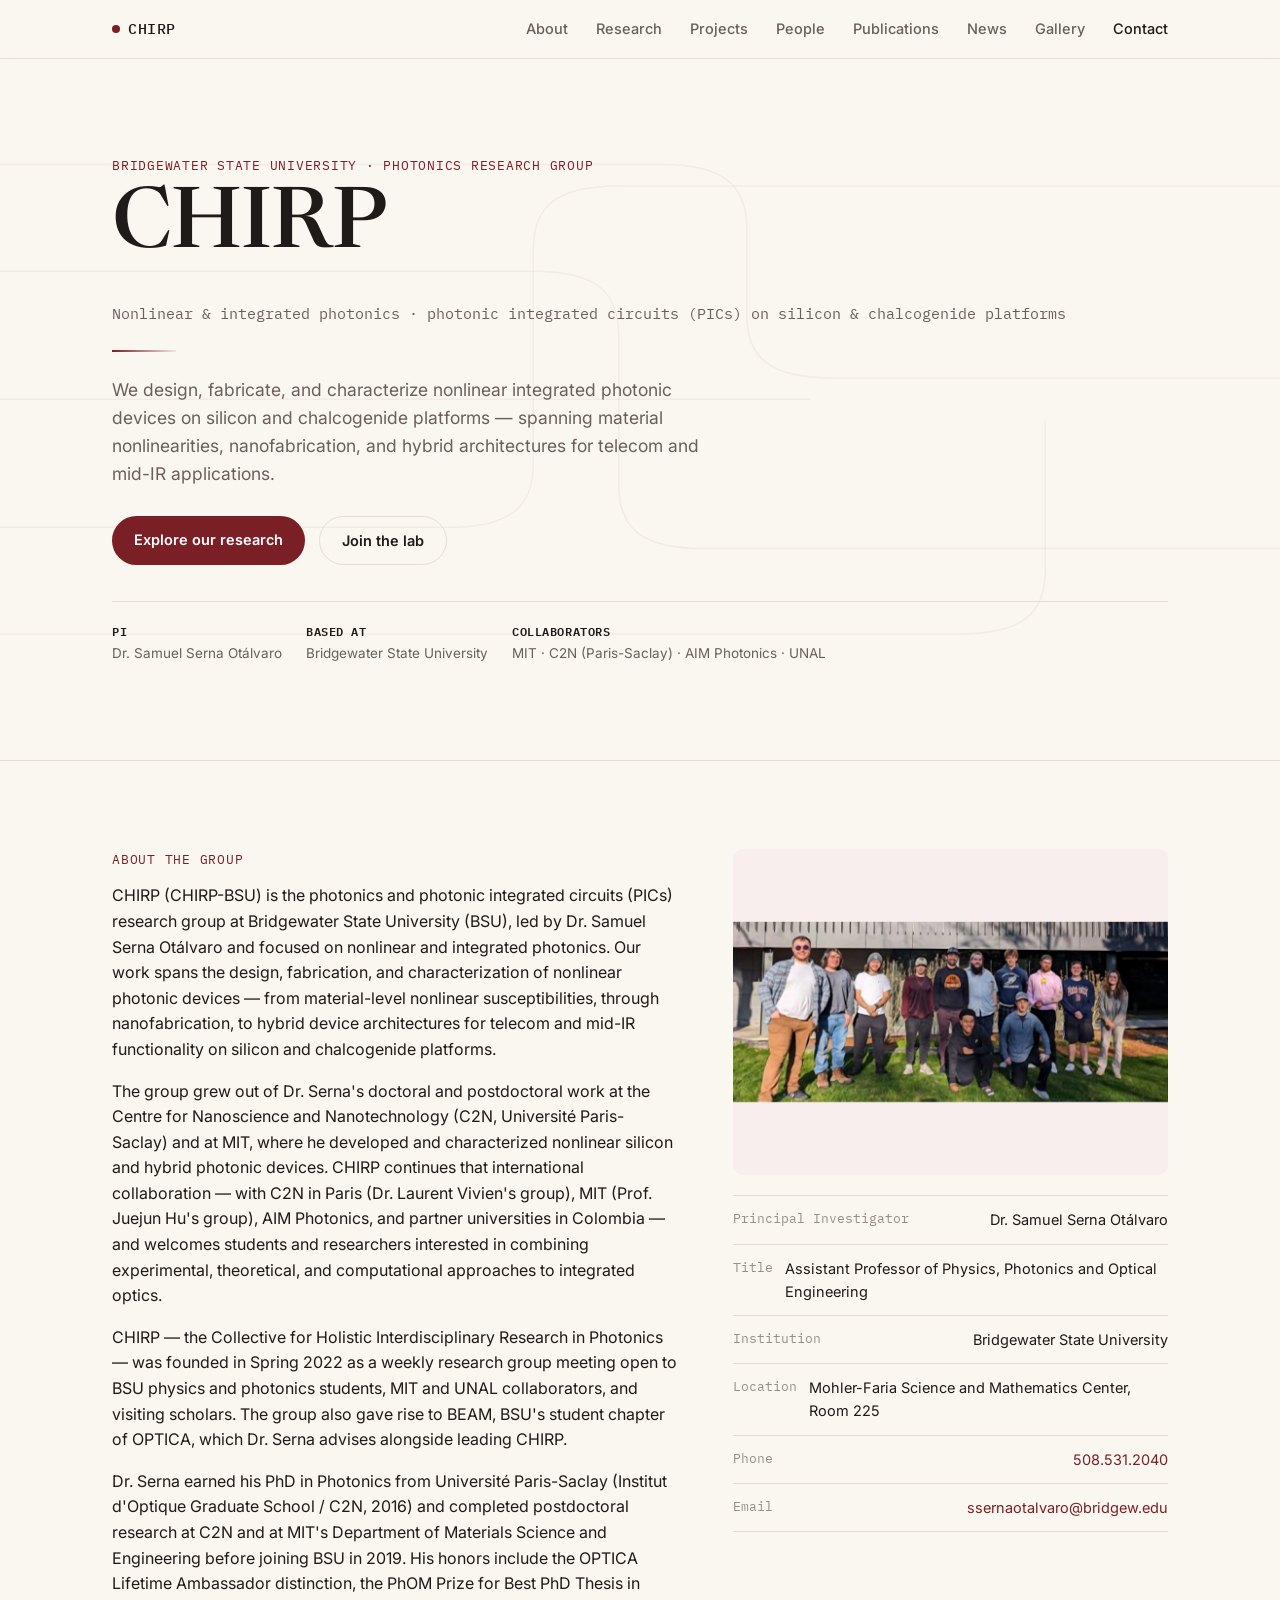
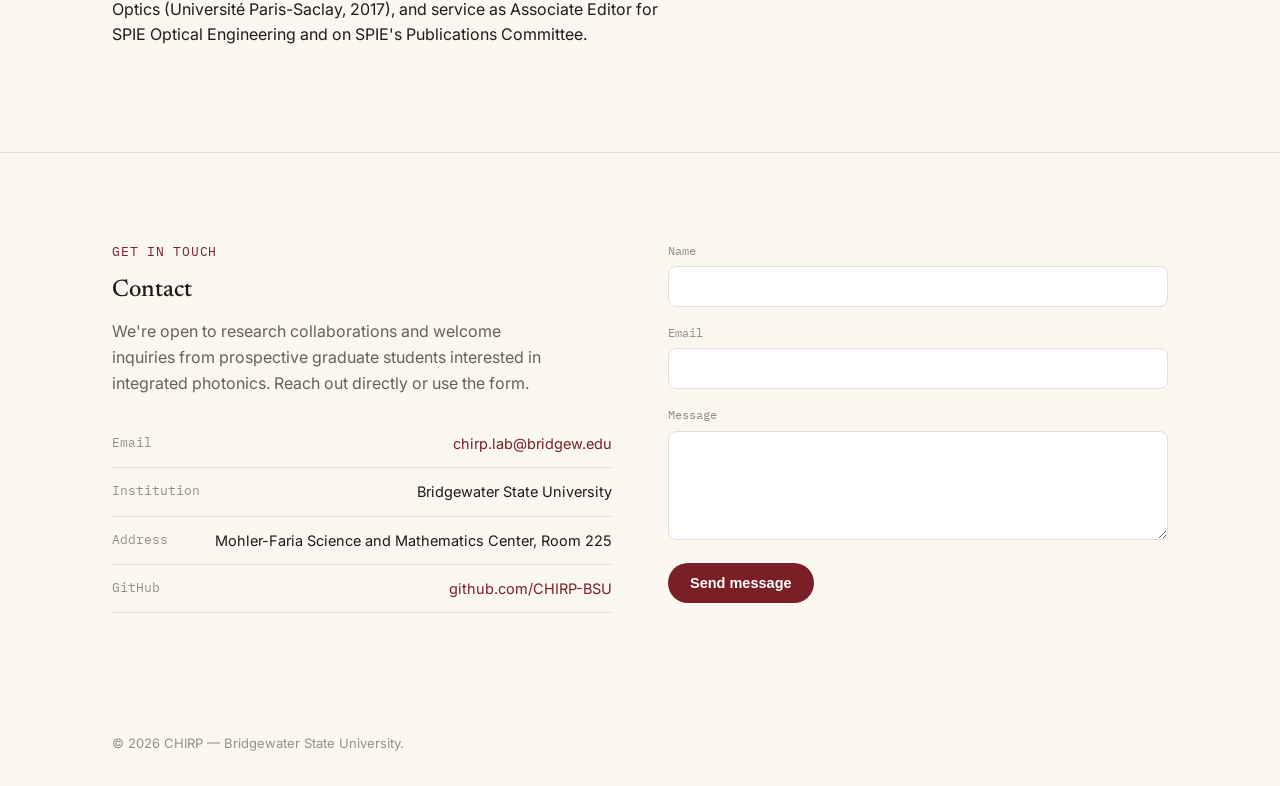
==== commit 2dc7d11d: "Contact update" ====
--- a/index.html
+++ b/index.html
@@ -177,7 +177,7 @@
         <ul class="contact-list">
           <li><span>Email</span> <a href="mailto:chirp.lab@bridgew.edu">chirp.lab@bridgew.edu</a></li>
           <li><span>Institution</span> <span>Bridgewater State University</span></li>
-          <li><span>Address</span> <span>[Department, Building, Bridgewater, MA]</span></li>
+          <li><span>Address</span> <span>Mohler-Faria Science and Mathematics Center, Room 225</span></li>
           <li><span>GitHub</span> <a href="https://github.com/CHIRP-BSU" target="_blank" rel="noopener">github.com/CHIRP-BSU</a></li>
         </ul>
       </div>
